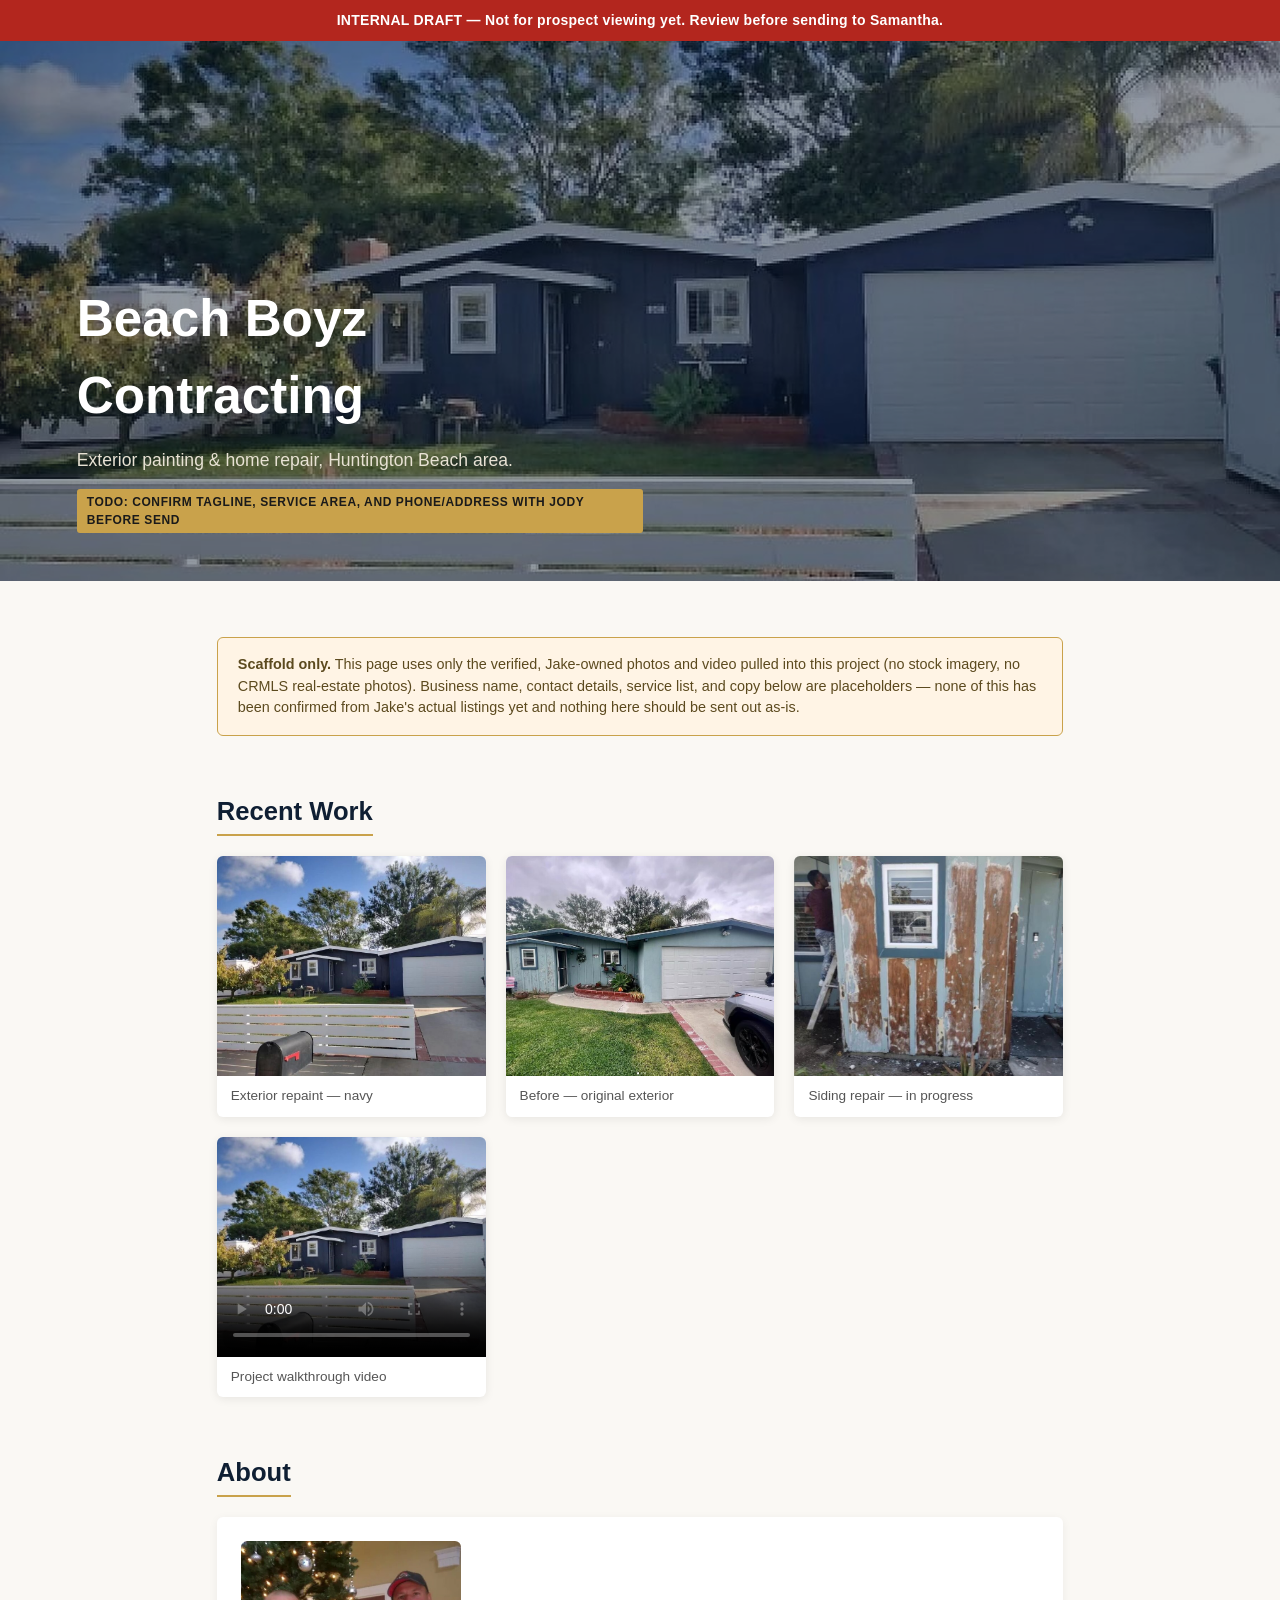
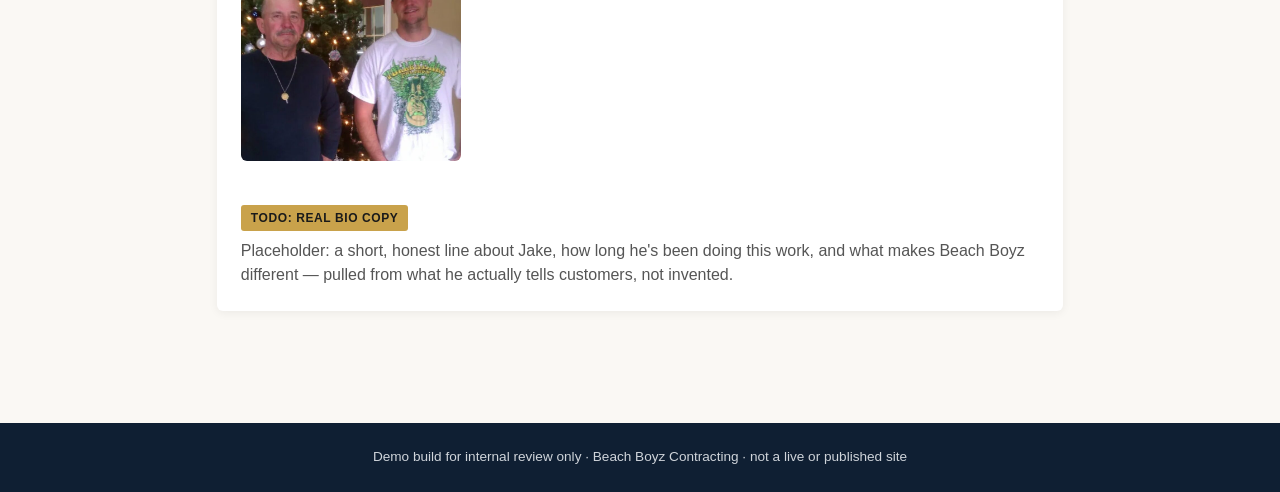
==== sites/beach-boyz-contracting/index.html @ 073b89fc "Add Beach Boyz Contracting demo site scaffold under sites/ Moves the seven approved Beach Boyz asset" ====
<!DOCTYPE html>
<html lang="en">
<head>
<meta charset="UTF-8">
<meta name="viewport" content="width=device-width, initial-scale=1.0">
<meta name="robots" content="noindex, nofollow">
<title>Beach Boyz Contracting — Demo Site (Internal Review)</title>
<style>
  :root {
    --navy: #0f1f33;
    --gold: #c9a24b;
    --ink: #1a1a1a;
    --paper: #faf8f4;
  }
  * { box-sizing: border-box; margin: 0; padding: 0; }
  body {
    font-family: -apple-system, BlinkMacSystemFont, "Segoe UI", Helvetica, Arial, sans-serif;
    background: var(--paper);
    color: var(--ink);
    line-height: 1.5;
  }
  .draft-banner {
    background: #b3261e;
    color: #fff;
    text-align: center;
    font-size: 14px;
    font-weight: 600;
    padding: 10px 16px;
    letter-spacing: 0.02em;
  }
  header.hero {
    position: relative;
    min-height: 60vh;
    display: flex;
    align-items: flex-end;
    background: var(--navy);
  }
  header.hero img {
    position: absolute;
    inset: 0;
    width: 100%;
    height: 100%;
    object-fit: cover;
    opacity: 0.55;
  }
  header.hero .hero-content {
    position: relative;
    z-index: 1;
    color: #fff;
    padding: 48px 6vw;
    max-width: 720px;
  }
  header.hero h1 {
    font-size: clamp(2rem, 5vw, 3.2rem);
    font-weight: 700;
    margin-bottom: 12px;
  }
  header.hero p {
    font-size: 1.1rem;
    color: #e8e2d4;
  }
  .todo {
    display: inline-block;
    margin-top: 16px;
    background: var(--gold);
    color: #1a1a1a;
    font-size: 0.75rem;
    font-weight: 700;
    text-transform: uppercase;
    letter-spacing: 0.05em;
    padding: 4px 10px;
    border-radius: 3px;
  }
  main {
    max-width: 1000px;
    margin: 0 auto;
    padding: 56px 6vw;
  }
  section { margin-bottom: 56px; }
  h2 {
    font-size: 1.6rem;
    color: var(--navy);
    margin-bottom: 20px;
    border-bottom: 2px solid var(--gold);
    display: inline-block;
    padding-bottom: 4px;
  }
  .gallery {
    display: grid;
    grid-template-columns: repeat(auto-fit, minmax(240px, 1fr));
    gap: 20px;
  }
  .gallery figure {
    background: #fff;
    border-radius: 6px;
    overflow: hidden;
    box-shadow: 0 2px 10px rgba(0,0,0,0.08);
  }
  .gallery img, .gallery video {
    width: 100%;
    height: 220px;
    object-fit: cover;
    display: block;
  }
  .gallery figcaption {
    font-size: 0.85rem;
    color: #555;
    padding: 10px 14px;
  }
  .about {
    display: flex;
    gap: 28px;
    align-items: center;
    flex-wrap: wrap;
    background: #fff;
    border-radius: 6px;
    padding: 24px;
    box-shadow: 0 2px 10px rgba(0,0,0,0.06);
  }
  .about img {
    width: 220px;
    height: 220px;
    object-fit: cover;
    border-radius: 6px;
    flex-shrink: 0;
  }
  .placeholder-note {
    background: #fff4e5;
    border: 1px solid var(--gold);
    border-radius: 6px;
    padding: 16px 20px;
    font-size: 0.9rem;
    color: #5c4a1f;
  }
  footer {
    background: var(--navy);
    color: #cfd4da;
    text-align: center;
    padding: 24px;
    font-size: 0.85rem;
  }
</style>
</head>
<body>

<div class="draft-banner">
  INTERNAL DRAFT — Not for prospect viewing yet. Review before sending to Samantha.
</div>

<header class="hero">
  <img src="img/exterior-repaint-navy-sharp.jpg" alt="Navy blue exterior house repaint by Beach Boyz Contracting">
  <div class="hero-content">
    <h1>Beach Boyz Contracting</h1>
    <p>Exterior painting & home repair, Huntington Beach area.</p>
    <span class="todo">TODO: confirm tagline, service area, and phone/address with Jody before send</span>
  </div>
</header>

<main>

  <section class="placeholder-note">
    <strong>Scaffold only.</strong> This page uses only the verified, Jake-owned photos and video pulled into this project
    (no stock imagery, no CRMLS real-estate photos). Business name, contact details, service list, and copy below are
    placeholders — none of this has been confirmed from Jake's actual listings yet and nothing here should be sent out
    as-is.
  </section>

  <section>
    <h2>Recent Work</h2>
    <div class="gallery">
      <figure>
        <img src="img/exterior-repaint-navy.jpg" alt="Navy exterior repaint, full view">
        <figcaption>Exterior repaint — navy</figcaption>
      </figure>
      <figure>
        <img src="img/exterior-before-bluehouse.jpg" alt="Before photo of blue house exterior">
        <figcaption>Before — original exterior</figcaption>
      </figure>
      <figure>
        <img src="img/siding-repair-progress.jpg" alt="Siding repair in progress">
        <figcaption>Siding repair — in progress</figcaption>
      </figure>
      <figure>
        <video controls preload="metadata" poster="img/exterior-repaint-navy-sharp.jpg">
          <source src="img/walkthrough.mp4" type="video/mp4">
        </video>
        <figcaption>Project walkthrough video</figcaption>
      </figure>
    </div>
  </section>

  <section>
    <h2>About</h2>
    <div class="about">
      <img src="img/jake-and-son.jpg" alt="Jake and his son">
      <div>
        <p><span class="todo">TODO: real bio copy</span></p>
        <p style="margin-top:8px; color:#555;">Placeholder: a short, honest line about Jake, how long he's been doing
        this work, and what makes Beach Boyz different &mdash; pulled from what he actually tells customers, not invented.</p>
      </div>
    </div>
  </section>

</main>

<footer>
  Demo build for internal review only &middot; Beach Boyz Contracting &middot; not a live or published site
</footer>

</body>
</html>
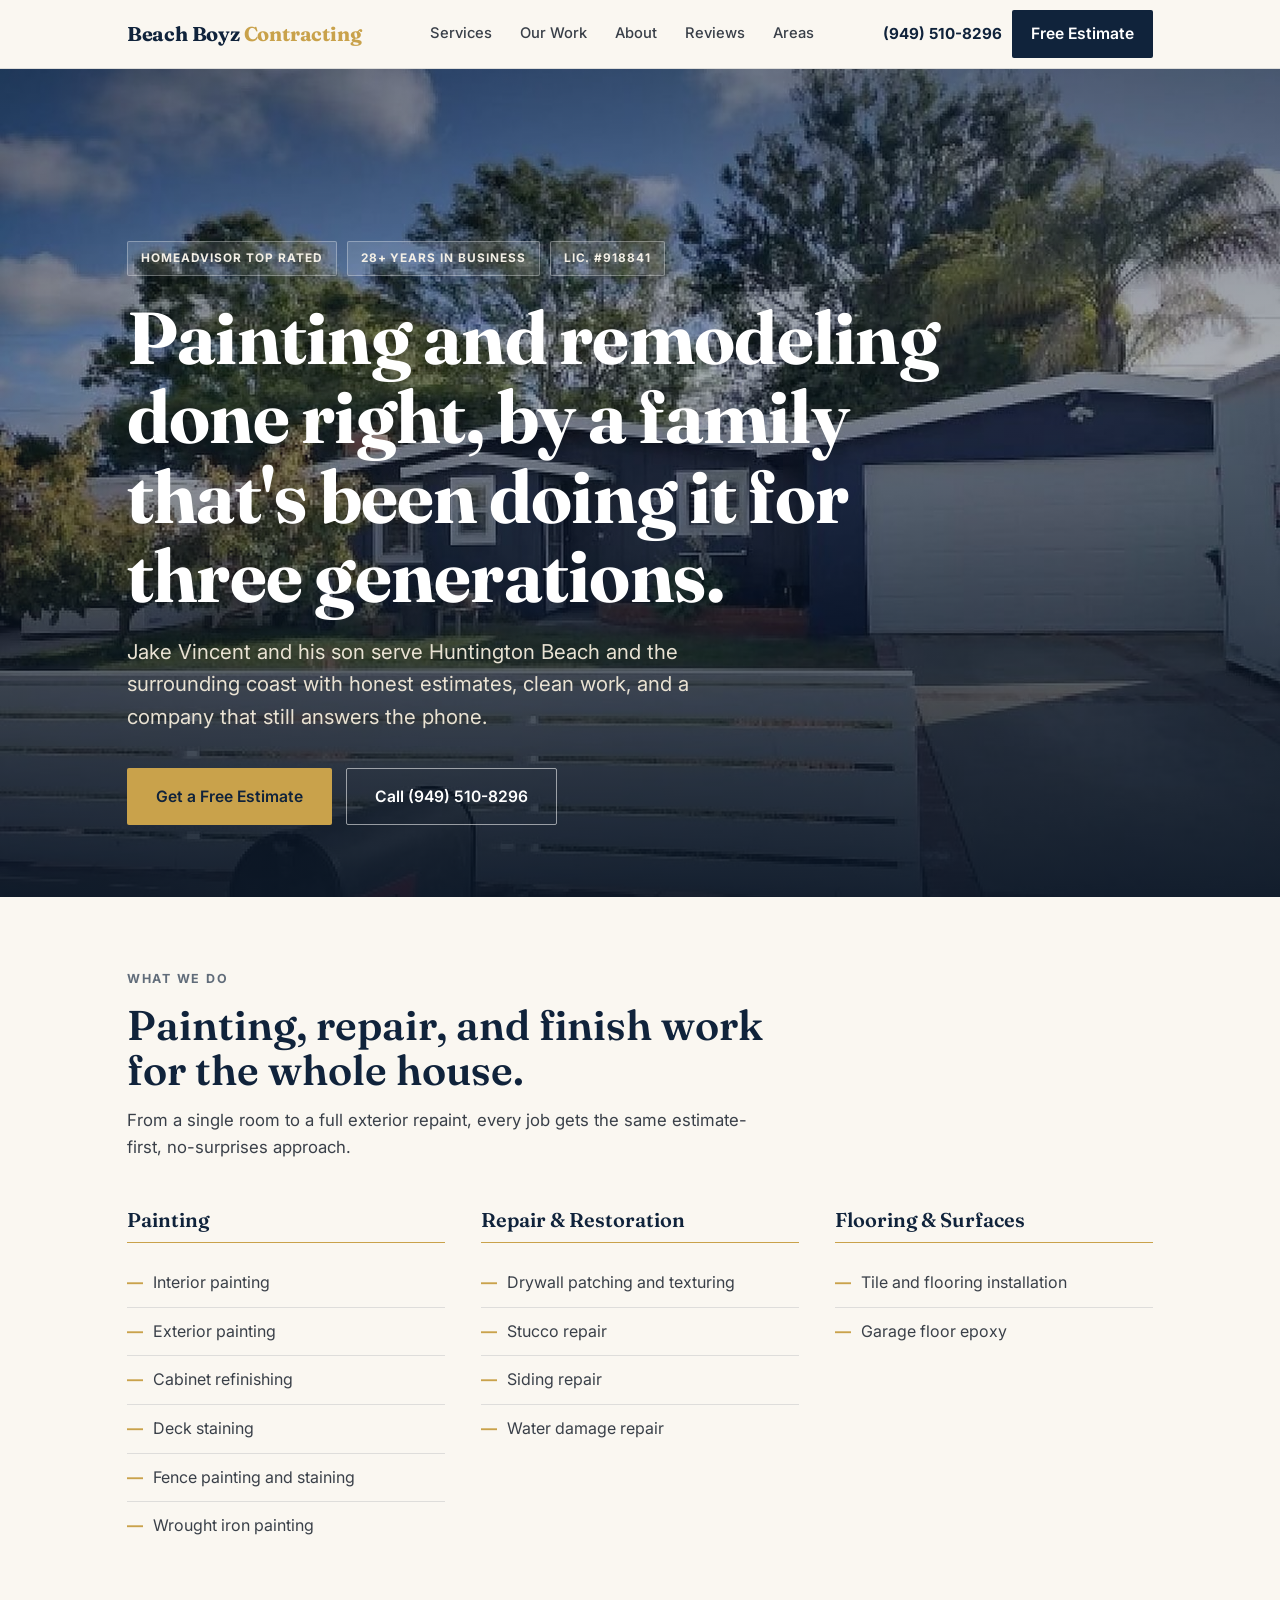
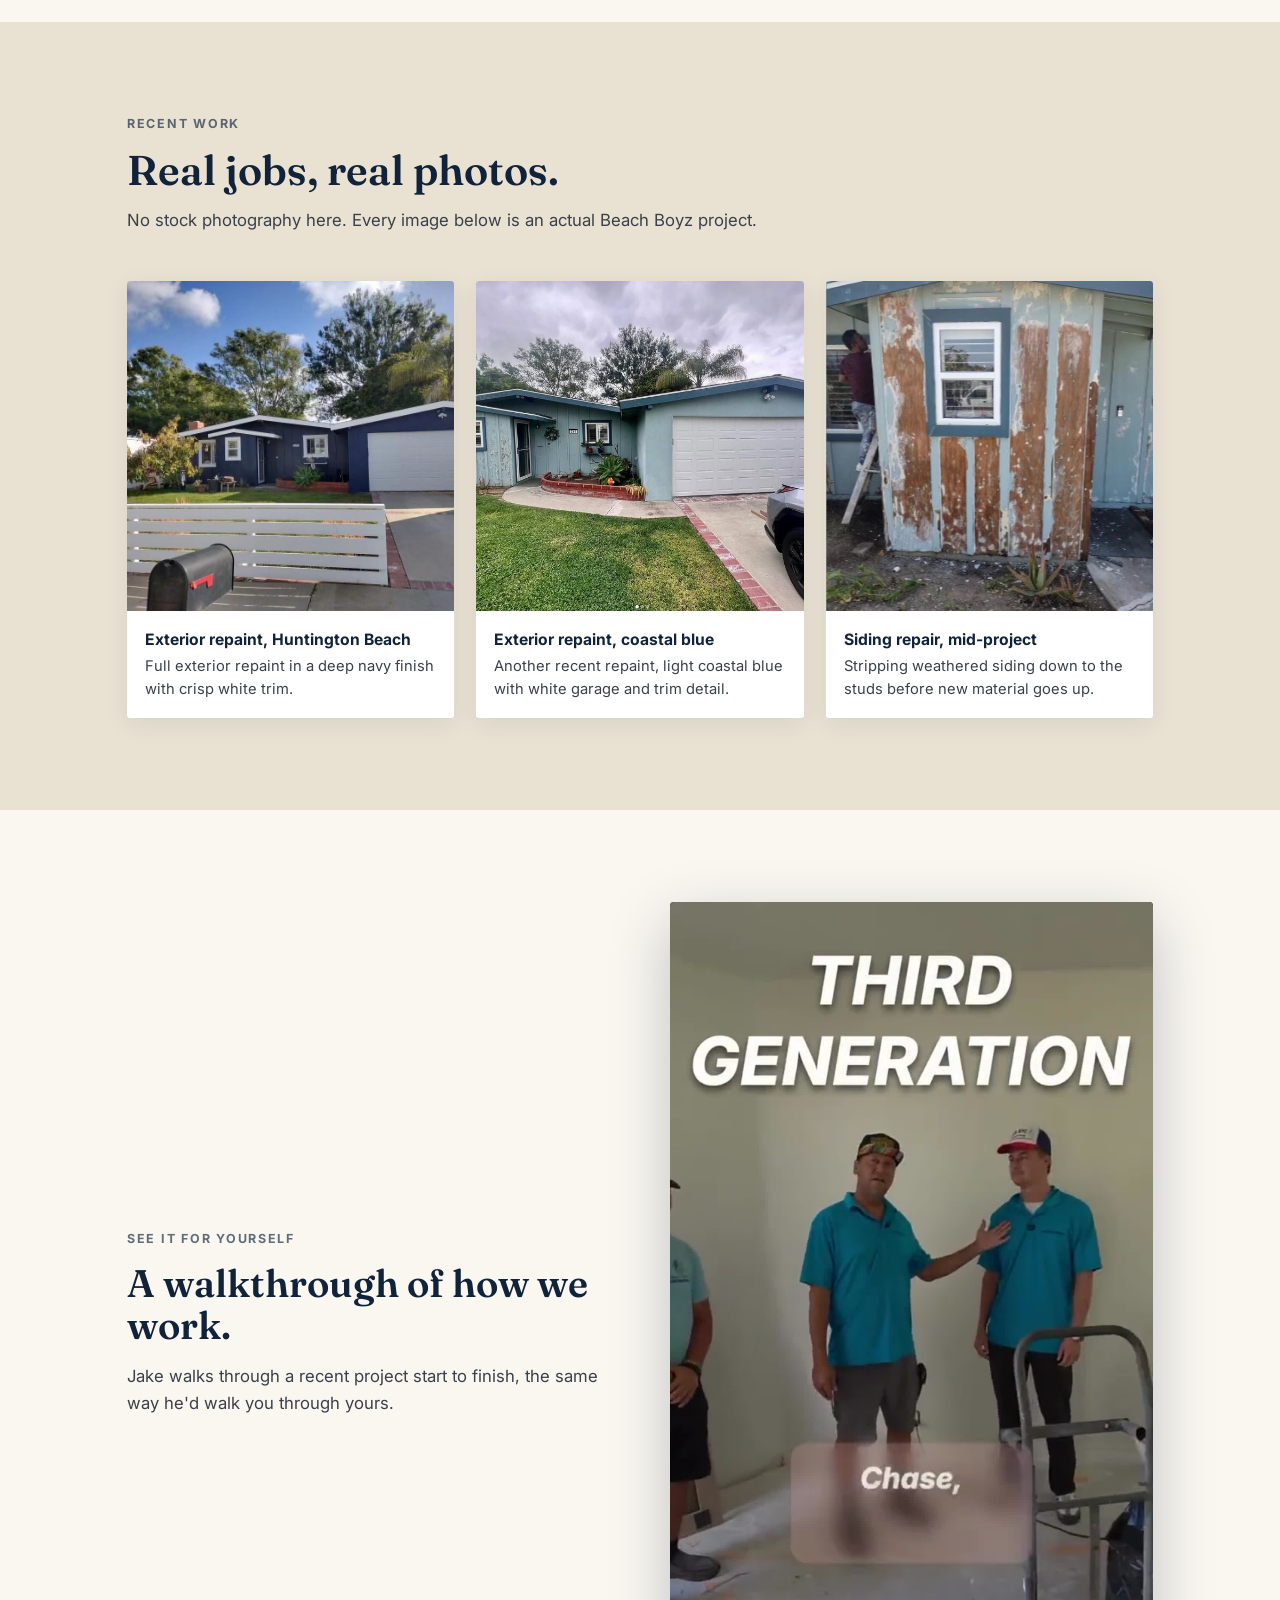
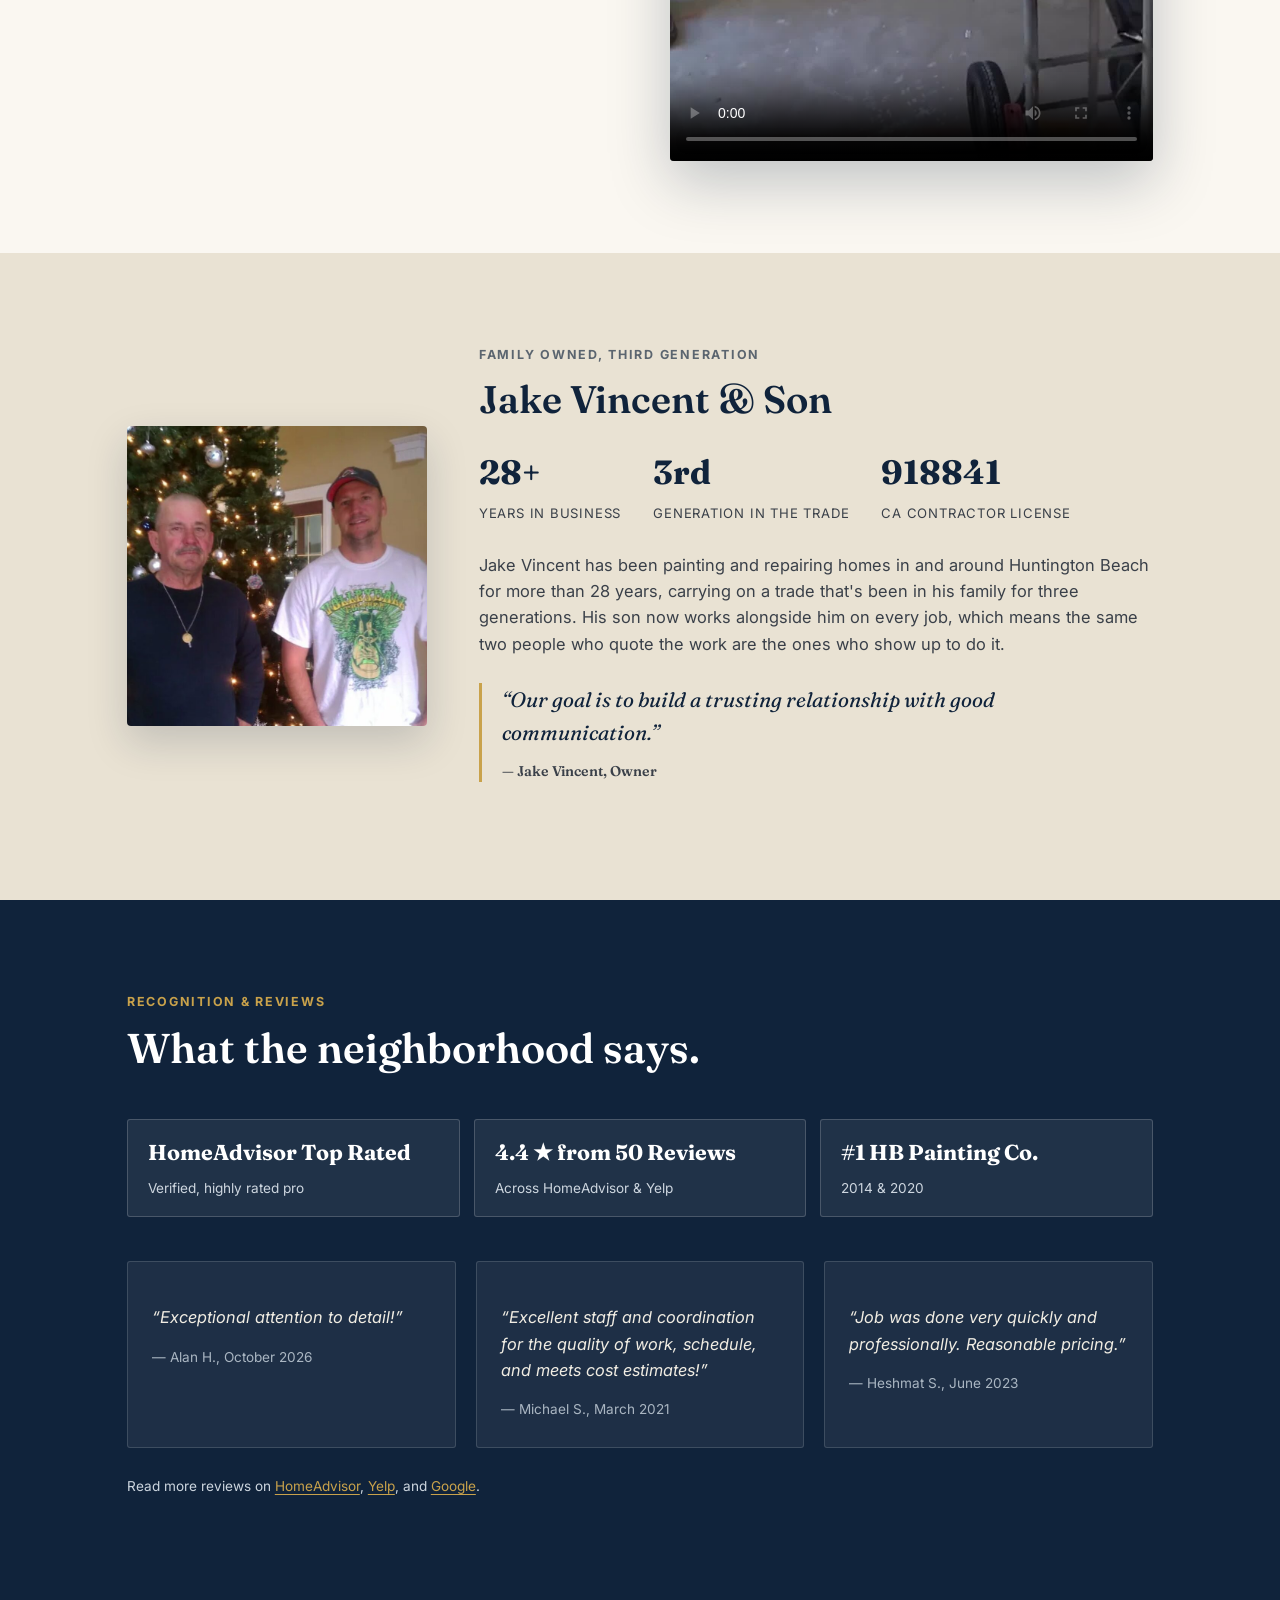
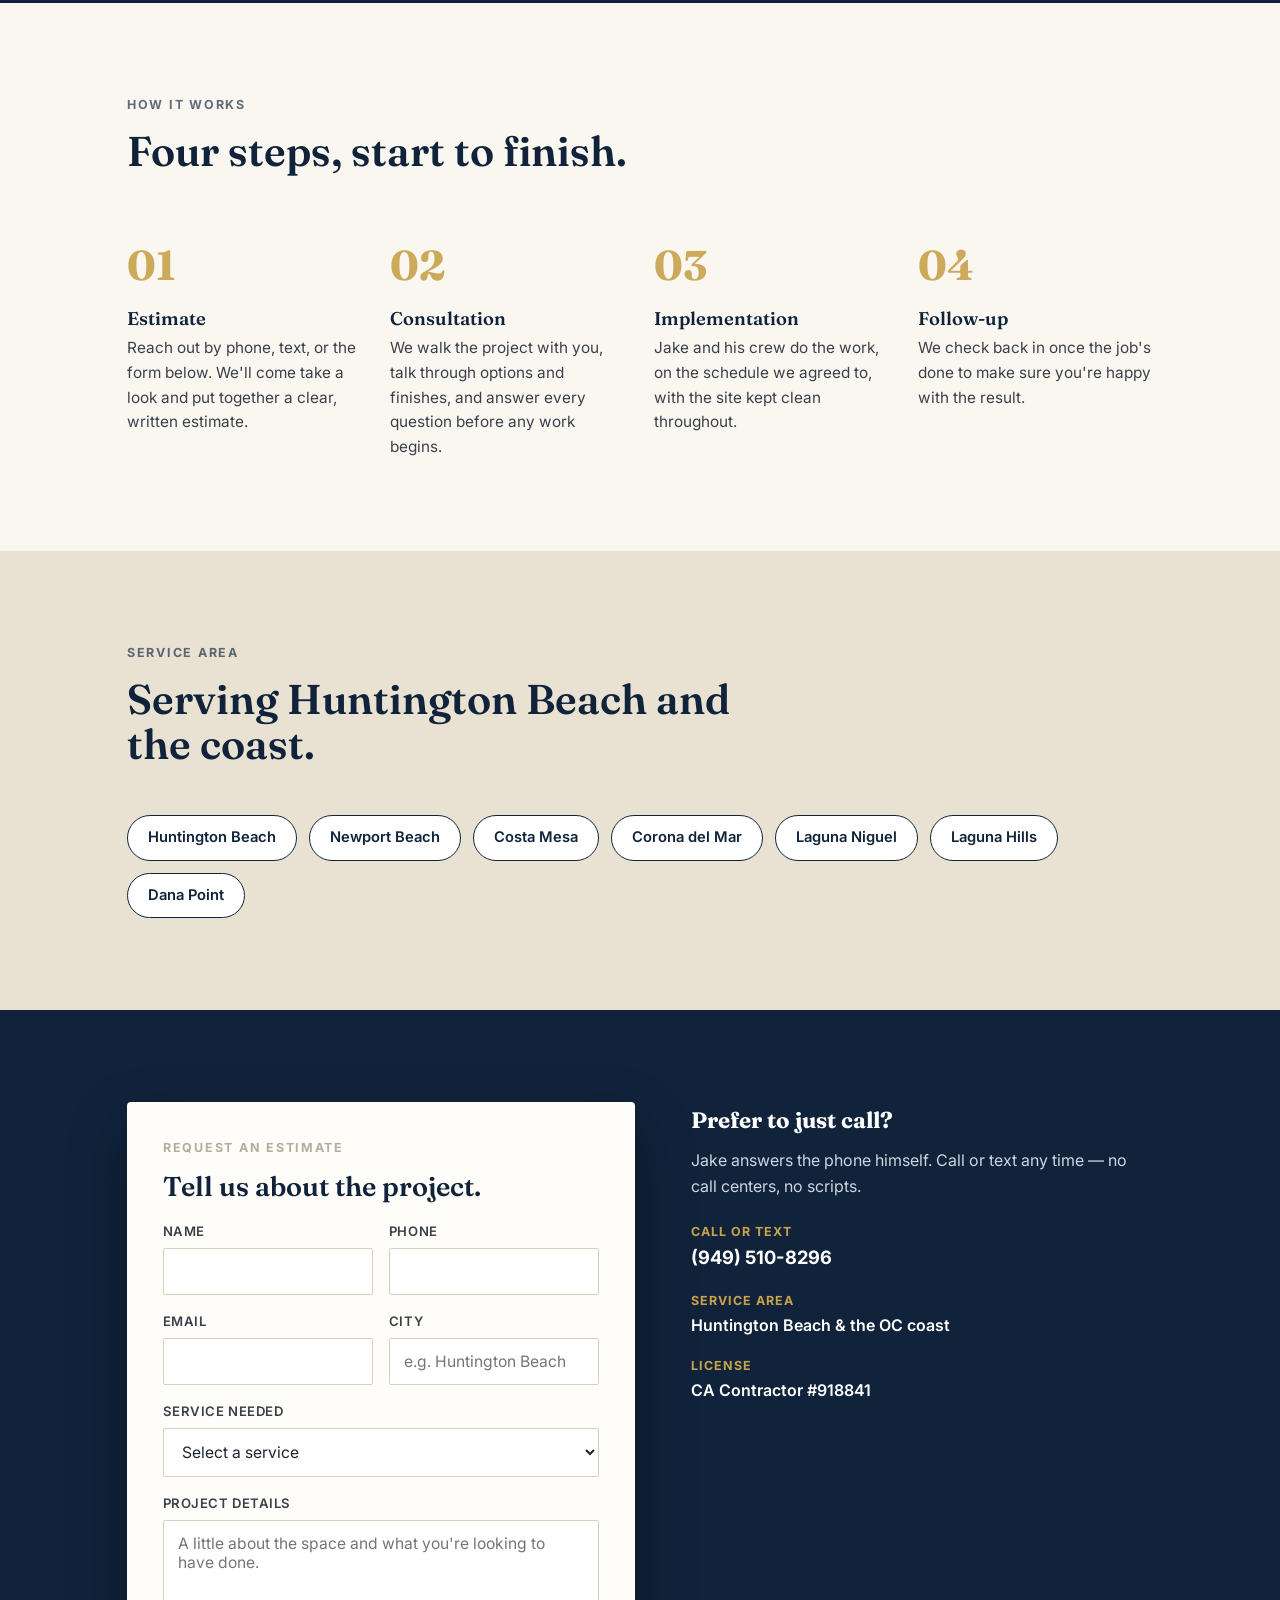
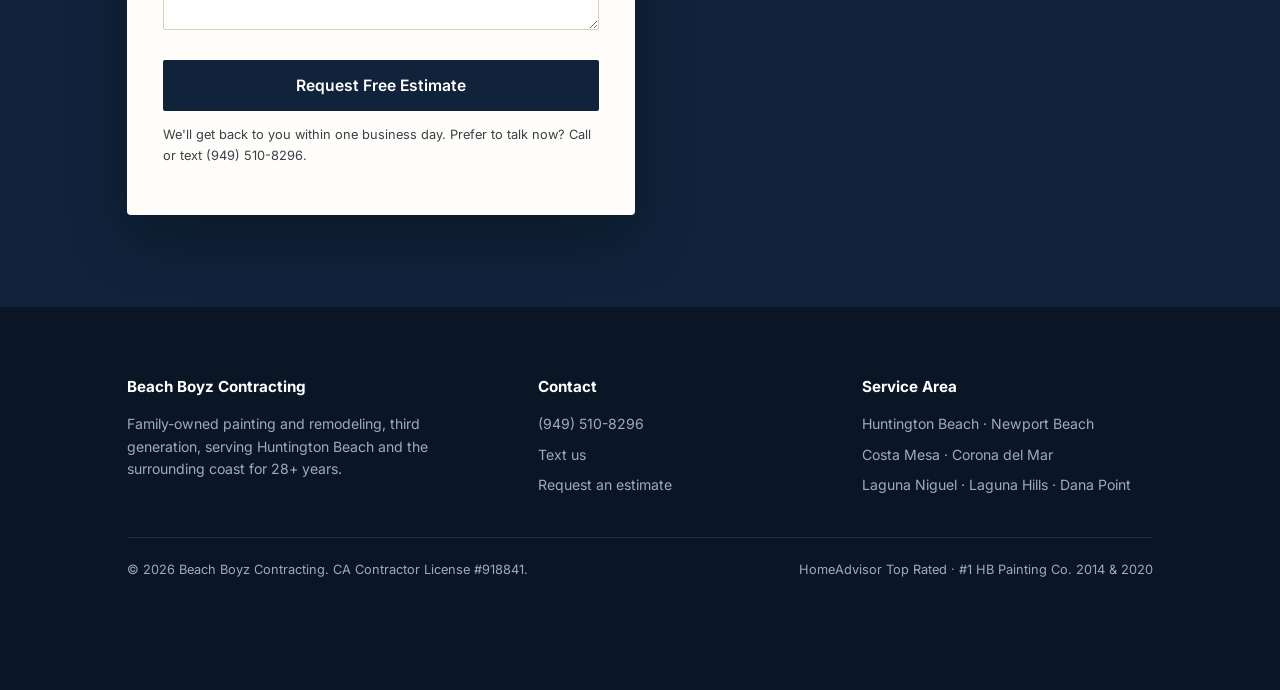
==== commit f716920c: "Build out complete Beach Boyz Contracting site - Full premium coastal design pass: nav, hero, servic" ====
--- a/sites/beach-boyz-contracting/index.html
+++ b/sites/beach-boyz-contracting/index.html
@@ -3,209 +3,722 @@
 <head>
 <meta charset="UTF-8">
 <meta name="viewport" content="width=device-width, initial-scale=1.0">
+<title>Beach Boyz Contracting | Exterior &amp; Interior Painting, Huntington Beach CA</title>
+<meta name="description" content="Family-owned painting and remodeling in Huntington Beach, CA. Third generation, 28+ years in business, HomeAdvisor Top Rated. Interior and exterior painting, stucco and siding repair, cabinet refinishing, flooring, and more. Call or text (949) 510-8296 for a free estimate.">
 <meta name="robots" content="noindex, nofollow">
-<title>Beach Boyz Contracting — Demo Site (Internal Review)</title>
+<meta property="og:title" content="Beach Boyz Contracting | Huntington Beach Painting &amp; Remodeling">
+<meta property="og:description" content="Family-owned, third generation, 28+ years in business. HomeAdvisor Top Rated. Free estimates.">
+<meta property="og:type" content="website">
+<meta property="og:image" content="img/exterior-repaint-navy-sharp.jpg">
+<link rel="preconnect" href="https://fonts.googleapis.com">
+<link rel="preconnect" href="https://fonts.gstatic.com" crossorigin>
+<link href="https://fonts.googleapis.com/css2?family=Fraunces:ital,opsz,wght@0,9..144,400;0,9..144,600;0,9..144,700;1,9..144,500&amp;family=Inter:wght@400;500;600;700&amp;display=swap" rel="stylesheet">
+<script type="application/ld+json">
+{
+  "@context": "https://schema.org",
+  "@type": "LocalBusiness",
+  "name": "Beach Boyz Contracting",
+  "image": "img/exterior-repaint-navy-sharp.jpg",
+  "telephone": "+19495108296",
+  "areaServed": ["Huntington Beach, CA", "Newport Beach, CA", "Costa Mesa, CA", "Corona del Mar, CA", "Laguna Niguel, CA", "Laguna Hills, CA", "Dana Point, CA"],
+  "address": {
+    "@type": "PostalAddress",
+    "addressLocality": "Huntington Beach",
+    "addressRegion": "CA",
+    "addressCountry": "US"
+  },
+  "aggregateRating": {
+    "@type": "AggregateRating",
+    "ratingValue": "4.4",
+    "reviewCount": "50"
+  },
+  "priceRange": "$$"
+}
+</script>
 <style>
   :root {
-    --navy: #0f1f33;
-    --gold: #c9a24b;
-    --ink: #1a1a1a;
-    --paper: #faf8f4;
-  }
-  * { box-sizing: border-box; margin: 0; padding: 0; }
+    --navy: #10233b;
+    --navy-deep: #0a1626;
+    --ink: #1c2430;
+    --paper: #faf7f1;
+    --warm-white: #fffdf9;
+    --charcoal: #3a4049;
+    --sand: #e9e2d3;
+    --accent: #a8c3c9;
+    --rule: rgba(16,35,59,0.12);
+  }
+  * { box-sizing: border-box; }
+  html { scroll-behavior: smooth; }
   body {
-    font-family: -apple-system, BlinkMacSystemFont, "Segoe UI", Helvetica, Arial, sans-serif;
+    margin: 0;
+    font-family: 'Inter', -apple-system, BlinkMacSystemFont, "Segoe UI", sans-serif;
     background: var(--paper);
     color: var(--ink);
-    line-height: 1.5;
-  }
-  .draft-banner {
-    background: #b3261e;
-    color: #fff;
-    text-align: center;
-    font-size: 14px;
+    line-height: 1.6;
+    -webkit-font-smoothing: antialiased;
+  }
+  h1, h2, h3, .display {
+    font-family: 'Fraunces', Georgia, serif;
+    color: var(--navy);
+    line-height: 1.08;
+    margin: 0;
+  }
+  a { color: inherit; }
+  img, video { max-width: 100%; display: block; }
+  .wrap { max-width: 1180px; margin: 0 auto; padding: 0 6vw; }
+  .eyebrow {
+    font-size: 0.78rem;
+    font-weight: 700;
+    text-transform: uppercase;
+    letter-spacing: 0.14em;
+    color: var(--navy);
+    opacity: 0.65;
+    margin-bottom: 14px;
+    display: block;
+  }
+  .btn {
+    display: inline-flex;
+    align-items: center;
+    justify-content: center;
+    gap: 8px;
+    padding: 15px 28px;
+    font-family: 'Inter', sans-serif;
     font-weight: 600;
-    padding: 10px 16px;
-    letter-spacing: 0.02em;
-  }
-  header.hero {
+    font-size: 0.98rem;
+    border-radius: 2px;
+    text-decoration: none;
+    cursor: pointer;
+    border: 1.5px solid transparent;
+    transition: transform 0.15s ease, background 0.15s ease, border-color 0.15s ease;
+  }
+  .btn:hover { transform: translateY(-1px); }
+  .btn-gold { background: #c9a24b; color: #10233b; }
+  .btn-gold:hover { background: #d8b45e; }
+  .btn-ghost { background: transparent; color: #fff; border-color: rgba(255,255,255,0.55); }
+  .btn-ghost:hover { border-color: #fff; }
+  .btn-navy { background: var(--navy); color: #fff; }
+  .btn-navy:hover { background: var(--navy-deep); }
+
+  /* --- Top nav --- */
+  .site-nav {
+    position: sticky; top: 0; z-index: 40;
+    background: rgba(250,247,241,0.92);
+    backdrop-filter: blur(8px);
+    border-bottom: 1px solid var(--rule);
+  }
+  .site-nav .wrap {
+    display: flex; align-items: center; justify-content: space-between;
+    height: 68px;
+  }
+  .brand { font-family: 'Fraunces', serif; font-weight: 700; font-size: 1.25rem; color: var(--navy); text-decoration: none; letter-spacing: -0.01em; }
+  .brand span { color: #c9a24b; }
+  .nav-links { display: flex; gap: 28px; list-style: none; margin: 0; padding: 0; font-size: 0.92rem; font-weight: 500; }
+  .nav-links a { text-decoration: none; color: var(--charcoal); }
+  .nav-links a:hover { color: var(--navy); }
+  .nav-cta { display: flex; gap: 10px; align-items: center; }
+  .nav-call { font-weight: 700; color: var(--navy); text-decoration: none; font-size: 0.95rem; white-space: nowrap; }
+  @media (max-width: 860px) {
+    .nav-links { display: none; }
+  }
+  @media (max-width: 520px) {
+    .brand { font-size: 1.05rem; }
+    .nav-call { display: none; }
+    .site-nav .wrap { height: 58px; }
+  }
+
+  /* --- Hero --- */
+  .hero {
     position: relative;
-    min-height: 60vh;
+    min-height: 92vh;
     display: flex;
     align-items: flex-end;
+    background: var(--navy-deep);
+    overflow: hidden;
+  }
+  .hero img {
+    position: absolute; inset: 0; width: 100%; height: 100%; object-fit: cover; object-position: center 35%;
+  }
+  .hero::after {
+    content: ""; position: absolute; inset: 0;
+    background: linear-gradient(180deg, rgba(10,22,38,0.55) 0%, rgba(10,22,38,0.35) 35%, rgba(10,22,38,0.92) 100%);
+  }
+  .hero-content { position: relative; z-index: 2; color: #fff; padding: 64px 0 72px; width: 100%; }
+  .hero-content .wrap { max-width: 1180px; }
+  .hero-badges { display: flex; gap: 10px; flex-wrap: wrap; margin-bottom: 22px; }
+  .badge {
+    font-size: 0.74rem; font-weight: 700; text-transform: uppercase; letter-spacing: 0.08em;
+    background: rgba(255,255,255,0.12); border: 1px solid rgba(255,255,255,0.3);
+    padding: 7px 13px; border-radius: 2px; color: #f3efe6;
+  }
+  .hero h1 {
+    color: #fff;
+    font-size: clamp(2.6rem, 6vw, 4.6rem);
+    font-weight: 700;
+    max-width: 820px;
+    letter-spacing: -0.01em;
+  }
+  .hero p.lede {
+    font-size: clamp(1.05rem, 1.6vw, 1.3rem);
+    color: #e9e2d3;
+    max-width: 580px;
+    margin-top: 20px;
+    font-weight: 400;
+  }
+  .hero-ctas { display: flex; gap: 14px; flex-wrap: wrap; margin-top: 34px; }
+
+  /* --- Sticky mobile action bar --- */
+  .mobile-bar {
+    display: none;
+    position: fixed; bottom: 0; left: 0; right: 0; z-index: 50;
     background: var(--navy);
-  }
-  header.hero img {
-    position: absolute;
-    inset: 0;
-    width: 100%;
-    height: 100%;
-    object-fit: cover;
-    opacity: 0.55;
-  }
-  header.hero .hero-content {
-    position: relative;
-    z-index: 1;
-    color: #fff;
-    padding: 48px 6vw;
-    max-width: 720px;
-  }
-  header.hero h1 {
-    font-size: clamp(2rem, 5vw, 3.2rem);
-    font-weight: 700;
-    margin-bottom: 12px;
-  }
-  header.hero p {
-    font-size: 1.1rem;
-    color: #e8e2d4;
-  }
-  .todo {
-    display: inline-block;
-    margin-top: 16px;
-    background: var(--gold);
-    color: #1a1a1a;
-    font-size: 0.75rem;
-    font-weight: 700;
-    text-transform: uppercase;
-    letter-spacing: 0.05em;
-    padding: 4px 10px;
-    border-radius: 3px;
-  }
-  main {
-    max-width: 1000px;
-    margin: 0 auto;
-    padding: 56px 6vw;
-  }
-  section { margin-bottom: 56px; }
-  h2 {
-    font-size: 1.6rem;
-    color: var(--navy);
-    margin-bottom: 20px;
-    border-bottom: 2px solid var(--gold);
-    display: inline-block;
-    padding-bottom: 4px;
-  }
-  .gallery {
-    display: grid;
-    grid-template-columns: repeat(auto-fit, minmax(240px, 1fr));
-    gap: 20px;
-  }
-  .gallery figure {
-    background: #fff;
-    border-radius: 6px;
-    overflow: hidden;
-    box-shadow: 0 2px 10px rgba(0,0,0,0.08);
-  }
-  .gallery img, .gallery video {
-    width: 100%;
-    height: 220px;
-    object-fit: cover;
-    display: block;
-  }
-  .gallery figcaption {
-    font-size: 0.85rem;
-    color: #555;
-    padding: 10px 14px;
-  }
-  .about {
-    display: flex;
-    gap: 28px;
-    align-items: center;
-    flex-wrap: wrap;
-    background: #fff;
-    border-radius: 6px;
-    padding: 24px;
-    box-shadow: 0 2px 10px rgba(0,0,0,0.06);
-  }
-  .about img {
-    width: 220px;
-    height: 220px;
-    object-fit: cover;
-    border-radius: 6px;
-    flex-shrink: 0;
-  }
-  .placeholder-note {
-    background: #fff4e5;
-    border: 1px solid var(--gold);
-    border-radius: 6px;
-    padding: 16px 20px;
-    font-size: 0.9rem;
-    color: #5c4a1f;
-  }
-  footer {
-    background: var(--navy);
-    color: #cfd4da;
-    text-align: center;
-    padding: 24px;
-    font-size: 0.85rem;
-  }
+    box-shadow: 0 -4px 16px rgba(0,0,0,0.25);
+  }
+  .mobile-bar .row { display: grid; grid-template-columns: 1fr 1fr 1.3fr; }
+  .mobile-bar a {
+    display: flex; flex-direction: column; align-items: center; justify-content: center;
+    gap: 2px; padding: 11px 4px; color: #fff; text-decoration: none;
+    font-size: 0.72rem; font-weight: 600; text-transform: uppercase; letter-spacing: 0.03em;
+    border-right: 1px solid rgba(255,255,255,0.12);
+  }
+  .mobile-bar a:last-child { border-right: none; background: #c9a24b; color: #10233b; }
+  .mobile-bar svg { width: 18px; height: 18px; }
+  @media (max-width: 760px) {
+    .mobile-bar { display: block; }
+    body { padding-bottom: 58px; }
+  }
+
+  /* --- Sections --- */
+  section { padding: 92px 0; }
+  section.tight { padding: 72px 0; }
+  .section-head { max-width: 640px; margin-bottom: 48px; }
+  .section-head h2 { font-size: clamp(1.9rem, 3.4vw, 2.6rem); font-weight: 600; }
+  .section-head p { margin-top: 14px; color: var(--charcoal); font-size: 1.05rem; }
+  .bg-navy { background: var(--navy); color: #fff; }
+  .bg-navy .eyebrow { color: #c9a24b; opacity: 1; }
+  .bg-navy h2 { color: #fff; }
+  .bg-navy p { color: #cdd6df; }
+  .bg-sand { background: var(--sand); }
+
+  /* --- Services --- */
+  .service-groups { display: grid; grid-template-columns: repeat(auto-fit, minmax(300px, 1fr)); gap: 36px; }
+  .service-group h3 { font-size: 1.25rem; font-weight: 600; margin-bottom: 16px; padding-bottom: 12px; border-bottom: 1.5px solid #c9a24b; }
+  .service-group ul { list-style: none; margin: 0; padding: 0; }
+  .service-group li {
+    padding: 11px 0; border-bottom: 1px solid var(--rule); font-size: 1rem; color: var(--charcoal);
+    display: flex; align-items: baseline; gap: 10px;
+  }
+  .service-group li:last-child { border-bottom: none; }
+  .service-group li::before { content: "—"; color: #c9a24b; font-weight: 700; flex-shrink: 0; }
+
+  /* --- Gallery --- */
+  .gallery { display: grid; grid-template-columns: repeat(auto-fit, minmax(260px, 1fr)); gap: 22px; }
+  .gallery figure { margin: 0; background: #fff; overflow: hidden; border-radius: 3px; box-shadow: 0 6px 24px rgba(16,35,59,0.08); }
+  .gallery img { width: 100%; height: 330px; object-fit: cover; transition: transform 0.4s ease; }
+  .gallery figure:hover img { transform: scale(1.04); }
+  .gallery figcaption { padding: 16px 18px; font-size: 0.92rem; color: var(--charcoal); }
+  .gallery figcaption strong { display: block; color: var(--navy); font-size: 0.98rem; margin-bottom: 2px; }
+
+  /* --- Video --- */
+  .video-wrap { position: relative; border-radius: 4px; overflow: hidden; box-shadow: 0 20px 60px rgba(16,35,59,0.25); }
+  .video-wrap video { width: 100%; height: auto; display: block; background: #000; }
+
+  /* --- About --- */
+  .about-grid { display: grid; grid-template-columns: 300px 1fr; gap: 52px; align-items: center; }
+  .about-grid img { width: 100%; aspect-ratio: 1/1; object-fit: cover; border-radius: 4px; box-shadow: 0 16px 40px rgba(16,35,59,0.18); }
+  .about-stats { display: flex; gap: 32px; margin: 26px 0; flex-wrap: wrap; }
+  .about-stats div strong { display: block; font-family: 'Fraunces', serif; font-size: 2.1rem; color: var(--navy); font-weight: 700; }
+  .about-stats div span { font-size: 0.82rem; text-transform: uppercase; letter-spacing: 0.06em; color: var(--charcoal); }
+  .quote {
+    font-family: 'Fraunces', serif; font-style: italic; font-size: 1.3rem; color: var(--navy);
+    border-left: 3px solid #c9a24b; padding-left: 20px; margin: 26px 0;
+  }
+  .quote cite { display: block; font-style: normal; font-size: 0.88rem; color: var(--charcoal); margin-top: 10px; font-weight: 600; }
+  @media (max-width: 760px) {
+    .about-grid { grid-template-columns: 1fr; }
+    .about-grid img { max-width: 260px; margin: 0 auto; }
+  }
+
+  /* --- Reviews / recognition --- */
+  .recognition-strip { display: flex; gap: 14px; flex-wrap: wrap; margin-bottom: 44px; }
+  .rec-badge {
+    background: rgba(255,255,255,0.07); border: 1px solid rgba(255,255,255,0.18);
+    padding: 16px 20px; border-radius: 3px; flex: 1 1 220px; min-width: 200px;
+  }
+  .rec-badge strong { display: block; font-family: 'Fraunces', serif; font-size: 1.35rem; margin-bottom: 4px; }
+  .rec-badge span { font-size: 0.85rem; color: #cdd6df; }
+  .testi-grid { display: grid; grid-template-columns: repeat(auto-fit, minmax(260px, 1fr)); gap: 20px; }
+  .testi {
+    background: rgba(255,255,255,0.06); border: 1px solid rgba(255,255,255,0.14);
+    border-radius: 3px; padding: 26px 24px;
+  }
+  .testi p { font-size: 1.02rem; color: #f1ede3; font-style: italic; }
+  .testi footer { margin-top: 16px; font-size: 0.85rem; color: #aab6c2; font-style: normal; }
+  .review-sources { margin-top: 28px; font-size: 0.85rem; color: #aab6c2; }
+  .review-sources a { color: #c9a24b; text-decoration: underline; text-underline-offset: 3px; }
+  .review-sources a:hover { color: #e3c477; }
+
+  /* --- Process --- */
+  .process-grid { display: grid; grid-template-columns: repeat(auto-fit, minmax(220px, 1fr)); gap: 28px; counter-reset: step; }
+  .process-step { position: relative; padding-top: 10px; }
+  .process-step::before {
+    counter-increment: step; content: counter(step, decimal-leading-zero);
+    font-family: 'Fraunces', serif; font-size: 2.6rem; font-weight: 700; color: #c9a24b;
+    display: block; margin-bottom: 10px; opacity: 0.9;
+  }
+  .process-step h3 { font-size: 1.15rem; font-weight: 600; margin-bottom: 8px; }
+  .process-step p { color: var(--charcoal); font-size: 0.96rem; margin: 0; }
+
+  /* --- Service area --- */
+  .area-pills { display: flex; flex-wrap: wrap; gap: 12px; }
+  .area-pill {
+    background: #fff; border: 1.5px solid var(--navy); color: var(--navy); font-weight: 600;
+    padding: 10px 20px; border-radius: 30px; font-size: 0.92rem;
+  }
+
+  /* --- Form --- */
+  .form-section { background: var(--navy); color: #fff; }
+  .form-grid { display: grid; grid-template-columns: 1.1fr 1fr; gap: 56px; align-items: flex-start; }
+  .form-card {
+    background: var(--warm-white); color: var(--ink); border-radius: 4px; padding: 36px;
+    box-shadow: 0 24px 60px rgba(0,0,0,0.3);
+  }
+  .form-row { display: grid; grid-template-columns: 1fr 1fr; gap: 16px; margin-bottom: 16px; }
+  .form-row.single { grid-template-columns: 1fr; }
+  label { display: block; font-size: 0.82rem; font-weight: 600; text-transform: uppercase; letter-spacing: 0.04em; color: var(--charcoal); margin-bottom: 6px; }
+  input, select, textarea {
+    width: 100%; padding: 13px 14px; border: 1.5px solid #d8d0bf; border-radius: 2px;
+    font-family: 'Inter', sans-serif; font-size: 0.98rem; background: #fff; color: var(--ink);
+  }
+  input:focus, select:focus, textarea:focus { outline: none; border-color: var(--navy); }
+  textarea { min-height: 110px; resize: vertical; }
+  .hp-field { position: absolute; left: -9999px; width: 1px; height: 1px; overflow: hidden; }
+  .form-submit { width: 100%; margin-top: 6px; }
+  .form-note { font-size: 0.8rem; color: var(--charcoal); margin-top: 14px; }
+  #form-status { margin-top: 16px; font-size: 0.92rem; font-weight: 600; display: none; }
+  #form-status.ok { color: #1f7a4d; display: block; }
+  #form-status.err { color: #b3261e; display: block; }
+  .direct-contact { padding-top: 6px; }
+  .direct-contact h3 { color: #fff; font-size: 1.4rem; margin-bottom: 14px; }
+  .direct-contact p { color: #cdd6df; margin-bottom: 22px; }
+  .direct-line { display: flex; align-items: center; gap: 14px; margin-bottom: 18px; }
+  .direct-line a { color: #fff; font-weight: 700; font-size: 1.15rem; text-decoration: none; }
+  .direct-line span.label { color: #c9a24b; font-size: 0.78rem; text-transform: uppercase; letter-spacing: 0.08em; font-weight: 700; display: block; margin-bottom: 2px; }
+  @media (max-width: 860px) {
+    .form-grid { grid-template-columns: 1fr; }
+    .form-row { grid-template-columns: 1fr; }
+  }
+
+  /* --- Footer --- */
+  footer.site-footer { background: var(--navy-deep); color: #9fabb8; padding: 48px 0 110px; font-size: 0.88rem; }
+  .foot-grid { display: grid; grid-template-columns: 1.3fr 1fr 1fr; gap: 32px; margin-bottom: 32px; }
+  .foot-grid h4 { color: #fff; font-size: 0.95rem; margin-bottom: 14px; font-family: 'Inter', sans-serif; font-weight: 700; }
+  .foot-grid ul { list-style: none; padding: 0; margin: 0; }
+  .foot-grid li { margin-bottom: 8px; }
+  .foot-grid a { color: #9fabb8; text-decoration: none; }
+  .foot-grid a:hover { color: #fff; }
+  .foot-bottom { border-top: 1px solid rgba(255,255,255,0.1); padding-top: 22px; font-size: 0.8rem; display: flex; justify-content: space-between; flex-wrap: wrap; gap: 10px; }
+  @media (max-width: 760px) {
+    .foot-grid { grid-template-columns: 1fr; }
+    footer.site-footer { padding-bottom: 80px; }
+  }
+
+  .container-split { display: grid; grid-template-columns: 1fr 1fr; gap: 60px; align-items: center; }
+  @media (max-width: 860px) { .container-split { grid-template-columns: 1fr; } }
 </style>
 </head>
 <body>
 
-<div class="draft-banner">
-  INTERNAL DRAFT — Not for prospect viewing yet. Review before sending to Samantha.
-</div>
-
-<header class="hero">
-  <img src="img/exterior-repaint-navy-sharp.jpg" alt="Navy blue exterior house repaint by Beach Boyz Contracting">
+<nav class="site-nav">
+  <div class="wrap">
+    <a class="brand" href="#top">Beach Boyz <span>Contracting</span></a>
+    <ul class="nav-links">
+      <li><a href="#services">Services</a></li>
+      <li><a href="#gallery">Our Work</a></li>
+      <li><a href="#about">About</a></li>
+      <li><a href="#reviews">Reviews</a></li>
+      <li><a href="#areas">Areas</a></li>
+    </ul>
+    <div class="nav-cta">
+      <a class="nav-call" href="tel:+19495108296">(949) 510-8296</a>
+      <a class="btn btn-navy" href="#estimate" style="padding:10px 18px;">Free Estimate</a>
+    </div>
+  </div>
+</nav>
+
+<header class="hero" id="top">
+  <img src="img/exterior-repaint-navy-sharp.jpg" alt="Navy blue exterior house repaint completed by Beach Boyz Contracting in Huntington Beach">
   <div class="hero-content">
-    <h1>Beach Boyz Contracting</h1>
-    <p>Exterior painting & home repair, Huntington Beach area.</p>
-    <span class="todo">TODO: confirm tagline, service area, and phone/address with Jody before send</span>
+    <div class="wrap">
+      <div class="hero-badges">
+        <span class="badge">HomeAdvisor Top Rated</span>
+        <span class="badge">28+ Years in Business</span>
+        <span class="badge">Lic. #918841</span>
+      </div>
+      <h1>Painting and remodeling done right, by a family that's been doing it for three generations.</h1>
+      <p class="lede">Jake Vincent and his son serve Huntington Beach and the surrounding coast with honest estimates, clean work, and a company that still answers the phone.</p>
+      <div class="hero-ctas">
+        <a class="btn btn-gold" href="#estimate">Get a Free Estimate</a>
+        <a class="btn btn-ghost" href="tel:+19495108296">Call (949) 510-8296</a>
+      </div>
+    </div>
   </div>
 </header>
 
+<div class="mobile-bar">
+  <div class="row">
+    <a href="tel:+19495108296">
+      <svg viewBox="0 0 24 24" fill="none" stroke="currentColor" stroke-width="2"><path d="M22 16.92v3a2 2 0 0 1-2.18 2 19.79 19.79 0 0 1-8.63-3.07 19.5 19.5 0 0 1-6-6 19.79 19.79 0 0 1-3.07-8.67A2 2 0 0 1 4.11 2h3a2 2 0 0 1 2 1.72c.127.96.361 1.903.7 2.81a2 2 0 0 1-.45 2.11L8.09 9.91a16 16 0 0 0 6 6l1.27-1.27a2 2 0 0 1 2.11-.45c.907.339 1.85.573 2.81.7A2 2 0 0 1 22 16.92z"/></svg>
+      Call
+    </a>
+    <a href="sms:+19495108296">
+      <svg viewBox="0 0 24 24" fill="none" stroke="currentColor" stroke-width="2"><path d="M21 15a2 2 0 0 1-2 2H7l-4 4V5a2 2 0 0 1 2-2h14a2 2 0 0 1 2 2z"/></svg>
+      Text
+    </a>
+    <a href="#estimate">
+      <svg viewBox="0 0 24 24" fill="none" stroke="currentColor" stroke-width="2"><path d="M12 20h9M16.5 3.5a2.121 2.121 0 0 1 3 3L7 19l-4 1 1-4Z"/></svg>
+      Free Estimate
+    </a>
+  </div>
+</div>
+
 <main>
 
-  <section class="placeholder-note">
-    <strong>Scaffold only.</strong> This page uses only the verified, Jake-owned photos and video pulled into this project
-    (no stock imagery, no CRMLS real-estate photos). Business name, contact details, service list, and copy below are
-    placeholders — none of this has been confirmed from Jake's actual listings yet and nothing here should be sent out
-    as-is.
+  <section id="services" class="tight">
+    <div class="wrap">
+      <div class="section-head">
+        <span class="eyebrow">What We Do</span>
+        <h2>Painting, repair, and finish work for the whole house.</h2>
+        <p>From a single room to a full exterior repaint, every job gets the same estimate-first, no-surprises approach.</p>
+      </div>
+      <div class="service-groups">
+        <div class="service-group">
+          <h3>Painting</h3>
+          <ul>
+            <li>Interior painting</li>
+            <li>Exterior painting</li>
+            <li>Cabinet refinishing</li>
+            <li>Deck staining</li>
+            <li>Fence painting and staining</li>
+            <li>Wrought iron painting</li>
+          </ul>
+        </div>
+        <div class="service-group">
+          <h3>Repair &amp; Restoration</h3>
+          <ul>
+            <li>Drywall patching and texturing</li>
+            <li>Stucco repair</li>
+            <li>Siding repair</li>
+            <li>Water damage repair</li>
+          </ul>
+        </div>
+        <div class="service-group">
+          <h3>Flooring &amp; Surfaces</h3>
+          <ul>
+            <li>Tile and flooring installation</li>
+            <li>Garage floor epoxy</li>
+          </ul>
+        </div>
+      </div>
+    </div>
   </section>
 
-  <section>
-    <h2>Recent Work</h2>
-    <div class="gallery">
-      <figure>
-        <img src="img/exterior-repaint-navy.jpg" alt="Navy exterior repaint, full view">
-        <figcaption>Exterior repaint — navy</figcaption>
-      </figure>
-      <figure>
-        <img src="img/exterior-before-bluehouse.jpg" alt="Before photo of blue house exterior">
-        <figcaption>Before — original exterior</figcaption>
-      </figure>
-      <figure>
-        <img src="img/siding-repair-progress.jpg" alt="Siding repair in progress">
-        <figcaption>Siding repair — in progress</figcaption>
-      </figure>
-      <figure>
-        <video controls preload="metadata" poster="img/exterior-repaint-navy-sharp.jpg">
-          <source src="img/walkthrough.mp4" type="video/mp4">
-        </video>
-        <figcaption>Project walkthrough video</figcaption>
-      </figure>
+  <section id="gallery" class="bg-sand">
+    <div class="wrap">
+      <div class="section-head">
+        <span class="eyebrow">Recent Work</span>
+        <h2>Real jobs, real photos.</h2>
+        <p>No stock photography here. Every image below is an actual Beach Boyz project.</p>
+      </div>
+      <div class="gallery">
+        <figure>
+          <img src="img/exterior-repaint-navy.jpg" alt="Completed navy blue exterior house repaint">
+          <figcaption><strong>Exterior repaint, Huntington Beach</strong>Full exterior repaint in a deep navy finish with crisp white trim.</figcaption>
+        </figure>
+        <figure>
+          <img src="img/exterior-before-bluehouse.jpg" alt="Exterior house painting project, light blue finish">
+          <figcaption><strong>Exterior repaint, coastal blue</strong>Another recent repaint, light coastal blue with white garage and trim detail.</figcaption>
+        </figure>
+        <figure>
+          <img src="img/siding-repair-progress.jpg" alt="Siding repair in progress, old weathered siding being replaced">
+          <figcaption><strong>Siding repair, mid-project</strong>Stripping weathered siding down to the studs before new material goes up.</figcaption>
+        </figure>
+      </div>
     </div>
   </section>
 
-  <section>
-    <h2>About</h2>
-    <div class="about">
-      <img src="img/jake-and-son.jpg" alt="Jake and his son">
+  <section id="video">
+    <div class="wrap">
+      <div class="container-split">
+        <div>
+          <span class="eyebrow">See It For Yourself</span>
+          <h2 style="font-size:clamp(1.9rem, 3.4vw, 2.4rem); font-weight:600; margin-bottom:16px;">A walkthrough of how we work.</h2>
+          <p style="color:var(--charcoal); font-size:1.05rem;">Jake walks through a recent project start to finish, the same way he'd walk you through yours.</p>
+        </div>
+        <div class="video-wrap">
+          <video controls preload="metadata" poster="img/walkthrough-poster.jpg">
+            <source src="img/walkthrough.mp4" type="video/mp4">
+            Your browser doesn't support embedded video. <a href="img/walkthrough.mp4">Download the walkthrough video</a>.
+          </video>
+        </div>
+      </div>
+    </div>
+  </section>
+
+  <section id="about" class="bg-sand">
+    <div class="wrap">
+      <div class="about-grid">
+        <img src="img/jake-and-son.jpg" alt="Jake Vincent and his son, owners of Beach Boyz Contracting">
+        <div>
+          <span class="eyebrow">Family Owned, Third Generation</span>
+          <h2 style="font-size:clamp(1.9rem, 3.4vw, 2.4rem); font-weight:600;">Jake Vincent &amp; Son</h2>
+          <div class="about-stats">
+            <div><strong>28+</strong><span>Years in Business</span></div>
+            <div><strong>3rd</strong><span>Generation in the Trade</span></div>
+            <div><strong>918841</strong><span>CA Contractor License</span></div>
+          </div>
+          <p style="color:var(--charcoal); font-size:1.03rem;">Jake Vincent has been painting and repairing homes in and around Huntington Beach for more than 28 years, carrying on a trade that's been in his family for three generations. His son now works alongside him on every job, which means the same two people who quote the work are the ones who show up to do it.</p>
+          <blockquote class="quote">
+            &ldquo;Our goal is to build a trusting relationship with good communication.&rdquo;
+            <cite>&mdash; Jake Vincent, Owner</cite>
+          </blockquote>
+        </div>
+      </div>
+    </div>
+  </section>
+
+  <section id="reviews" class="bg-navy">
+    <div class="wrap">
+      <div class="section-head">
+        <span class="eyebrow">Recognition &amp; Reviews</span>
+        <h2>What the neighborhood says.</h2>
+      </div>
+      <div class="recognition-strip">
+        <div class="rec-badge"><strong>HomeAdvisor Top Rated</strong><span>Verified, highly rated pro</span></div>
+        <div class="rec-badge"><strong>4.4 &#9733; from 50 Reviews</strong><span>Across HomeAdvisor &amp; Yelp</span></div>
+        <div class="rec-badge"><strong>#1 HB Painting Co.</strong><span>2014 &amp; 2020</span></div>
+      </div>
+      <div class="testi-grid">
+        <div class="testi">
+          <p>&ldquo;Exceptional attention to detail!&rdquo;</p>
+          <footer>&mdash; Alan H., October 2026</footer>
+        </div>
+        <div class="testi">
+          <p>&ldquo;Excellent staff and coordination for the quality of work, schedule, and meets cost estimates!&rdquo;</p>
+          <footer>&mdash; Michael S., March 2021</footer>
+        </div>
+        <div class="testi">
+          <p>&ldquo;Job was done very quickly and professionally. Reasonable pricing.&rdquo;</p>
+          <footer>&mdash; Heshmat S., June 2023</footer>
+        </div>
+      </div>
+      <p class="review-sources">
+        Read more reviews on
+        <a href="https://www.homeadvisor.com/rated.BeachBoyzPainting.38755738.html" target="_blank" rel="noopener">HomeAdvisor</a>,
+        <a href="https://www.yelp.com/biz/beach-boyz-painting-huntington-beach-5" target="_blank" rel="noopener">Yelp</a>, and
+        <a href="https://g.page/r/CXDgV7sMwDRUEAQ/review" target="_blank" rel="noopener">Google</a>.
+      </p>
+    </div>
+  </section>
+
+  <section id="process">
+    <div class="wrap">
+      <div class="section-head">
+        <span class="eyebrow">How It Works</span>
+        <h2>Four steps, start to finish.</h2>
+      </div>
+      <div class="process-grid">
+        <div class="process-step"><h3>Estimate</h3><p>Reach out by phone, text, or the form below. We'll come take a look and put together a clear, written estimate.</p></div>
+        <div class="process-step"><h3>Consultation</h3><p>We walk the project with you, talk through options and finishes, and answer every question before any work begins.</p></div>
+        <div class="process-step"><h3>Implementation</h3><p>Jake and his crew do the work, on the schedule we agreed to, with the site kept clean throughout.</p></div>
+        <div class="process-step"><h3>Follow-up</h3><p>We check back in once the job's done to make sure you're happy with the result.</p></div>
+      </div>
+    </div>
+  </section>
+
+  <section id="areas" class="bg-sand">
+    <div class="wrap">
+      <div class="section-head">
+        <span class="eyebrow">Service Area</span>
+        <h2>Serving Huntington Beach and the coast.</h2>
+      </div>
+      <div class="area-pills">
+        <span class="area-pill">Huntington Beach</span>
+        <span class="area-pill">Newport Beach</span>
+        <span class="area-pill">Costa Mesa</span>
+        <span class="area-pill">Corona del Mar</span>
+        <span class="area-pill">Laguna Niguel</span>
+        <span class="area-pill">Laguna Hills</span>
+        <span class="area-pill">Dana Point</span>
+      </div>
+    </div>
+  </section>
+
+  <section id="estimate" class="form-section">
+    <div class="wrap">
+      <div class="form-grid">
+        <form class="form-card" id="estimate-form" novalidate>
+          <span class="eyebrow" style="color:#8a8470;">Request an Estimate</span>
+          <h2 style="font-size:1.7rem; font-weight:600; margin-bottom:20px;">Tell us about the project.</h2>
+
+          <div class="form-row">
+            <div>
+              <label for="name">Name</label>
+              <input type="text" id="name" name="name" required autocomplete="name">
+            </div>
+            <div>
+              <label for="phone">Phone</label>
+              <input type="tel" id="phone" name="phone" required autocomplete="tel">
+            </div>
+          </div>
+          <div class="form-row">
+            <div>
+              <label for="email">Email</label>
+              <input type="email" id="email" name="email" required autocomplete="email">
+            </div>
+            <div>
+              <label for="city">City</label>
+              <input type="text" id="city" name="city" required autocomplete="address-level2" placeholder="e.g. Huntington Beach">
+            </div>
+          </div>
+          <div class="form-row single">
+            <div>
+              <label for="service">Service Needed</label>
+              <select id="service" name="service" required>
+                <option value="" disabled selected>Select a service</option>
+                <option>Interior painting</option>
+                <option>Exterior painting</option>
+                <option>Cabinet refinishing</option>
+                <option>Deck staining</option>
+                <option>Drywall patching and texturing</option>
+                <option>Stucco repair</option>
+                <option>Siding repair</option>
+                <option>Wrought iron painting</option>
+                <option>Tile and flooring installation</option>
+                <option>Fence painting and staining</option>
+                <option>Garage floor epoxy</option>
+                <option>Water damage repair</option>
+                <option>Not sure / general question</option>
+              </select>
+            </div>
+          </div>
+          <div class="form-row single">
+            <div>
+              <label for="details">Project Details</label>
+              <textarea id="details" name="details" placeholder="A little about the space and what you're looking to have done."></textarea>
+            </div>
+          </div>
+
+          <!-- Honeypot: real visitors never fill this in -->
+          <div class="hp-field" aria-hidden="true">
+            <label for="company_url">Leave this blank</label>
+            <input type="text" id="company_url" name="company_url" tabindex="-1" autocomplete="off">
+          </div>
+
+          <button type="submit" class="btn btn-navy form-submit" id="submit-btn">Request Free Estimate</button>
+          <p id="form-status"></p>
+          <p class="form-note">We'll get back to you within one business day. Prefer to talk now? Call or text (949) 510-8296.</p>
+        </form>
+
+        <div class="direct-contact">
+          <h3>Prefer to just call?</h3>
+          <p>Jake answers the phone himself. Call or text any time &mdash; no call centers, no scripts.</p>
+          <div class="direct-line">
+            <div>
+              <span class="label">Call or Text</span>
+              <a href="tel:+19495108296">(949) 510-8296</a>
+            </div>
+          </div>
+          <div class="direct-line">
+            <div>
+              <span class="label">Service Area</span>
+              <a href="#areas" style="font-weight:600; font-size:1rem;">Huntington Beach &amp; the OC coast</a>
+            </div>
+          </div>
+          <div class="direct-line">
+            <div>
+              <span class="label">License</span>
+              <span style="font-weight:600; font-size:1rem;">CA Contractor #918841</span>
+            </div>
+          </div>
+        </div>
+      </div>
+    </div>
+  </section>
+
+</main>
+
+<footer class="site-footer">
+  <div class="wrap">
+    <div class="foot-grid">
       <div>
-        <p><span class="todo">TODO: real bio copy</span></p>
-        <p style="margin-top:8px; color:#555;">Placeholder: a short, honest line about Jake, how long he's been doing
-        this work, and what makes Beach Boyz different &mdash; pulled from what he actually tells customers, not invented.</p>
-      </div>
-    </div>
-  </section>
-
-</main>
-
-<footer>
-  Demo build for internal review only &middot; Beach Boyz Contracting &middot; not a live or published site
+        <h4>Beach Boyz Contracting</h4>
+        <p style="max-width:320px;">Family-owned painting and remodeling, third generation, serving Huntington Beach and the surrounding coast for 28+ years.</p>
+      </div>
+      <div>
+        <h4>Contact</h4>
+        <ul>
+          <li><a href="tel:+19495108296">(949) 510-8296</a></li>
+          <li><a href="sms:+19495108296">Text us</a></li>
+          <li><a href="#estimate">Request an estimate</a></li>
+        </ul>
+      </div>
+      <div>
+        <h4>Service Area</h4>
+        <ul>
+          <li>Huntington Beach &middot; Newport Beach</li>
+          <li>Costa Mesa &middot; Corona del Mar</li>
+          <li>Laguna Niguel &middot; Laguna Hills &middot; Dana Point</li>
+        </ul>
+      </div>
+    </div>
+    <div class="foot-bottom">
+      <span>&copy; <span id="year"></span> Beach Boyz Contracting. CA Contractor License #918841.</span>
+      <span>HomeAdvisor Top Rated &middot; #1 HB Painting Co. 2014 &amp; 2020</span>
+    </div>
+  </div>
 </footer>
+
+<script>
+  document.getElementById('year').textContent = new Date().getFullYear();
+
+  const form = document.getElementById('estimate-form');
+  const statusEl = document.getElementById('form-status');
+  const submitBtn = document.getElementById('submit-btn');
+
+  form.addEventListener('submit', async (e) => {
+    e.preventDefault();
+    statusEl.className = '';
+    statusEl.textContent = '';
+
+    const data = Object.fromEntries(new FormData(form).entries());
+    submitBtn.disabled = true;
+    submitBtn.textContent = 'Sending...';
+
+    try {
+      const res = await fetch('/api/estimate', {
+        method: 'POST',
+        headers: { 'Content-Type': 'application/json' },
+        body: JSON.stringify(data),
+      });
+      const body = await res.json().catch(() => ({}));
+
+      if (res.ok) {
+        statusEl.className = 'ok';
+        statusEl.textContent = "Thanks! We've got your request and will be in touch within one business day.";
+        form.reset();
+      } else {
+        statusEl.className = 'err';
+        statusEl.textContent = body.error || 'Something went wrong. Please call or text (949) 510-8296 instead.';
+      }
+    } catch (err) {
+      statusEl.className = 'err';
+      statusEl.textContent = "Couldn't send that. Please call or text (949) 510-8296 instead.";
+    } finally {
+      submitBtn.disabled = false;
+      submitBtn.textContent = 'Request Free Estimate';
+    }
+  });
+</script>
 
 </body>
 </html>
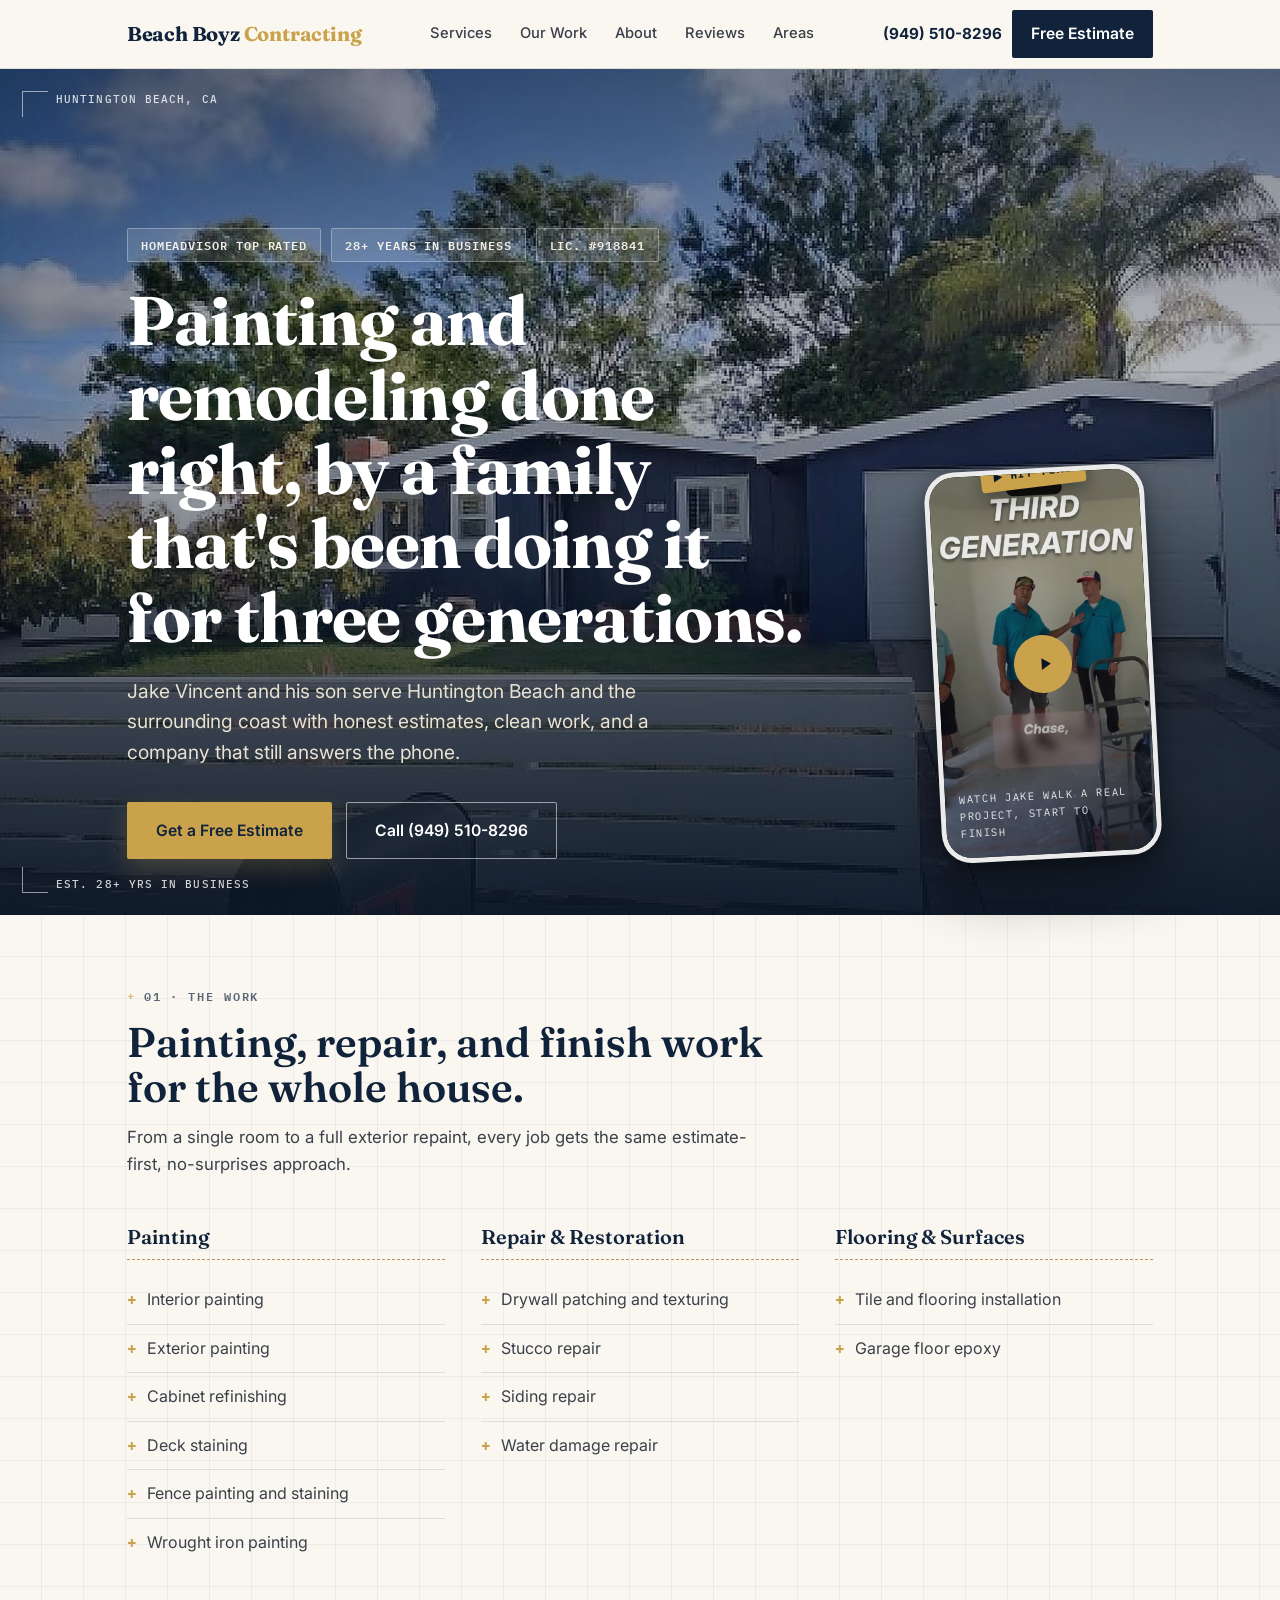
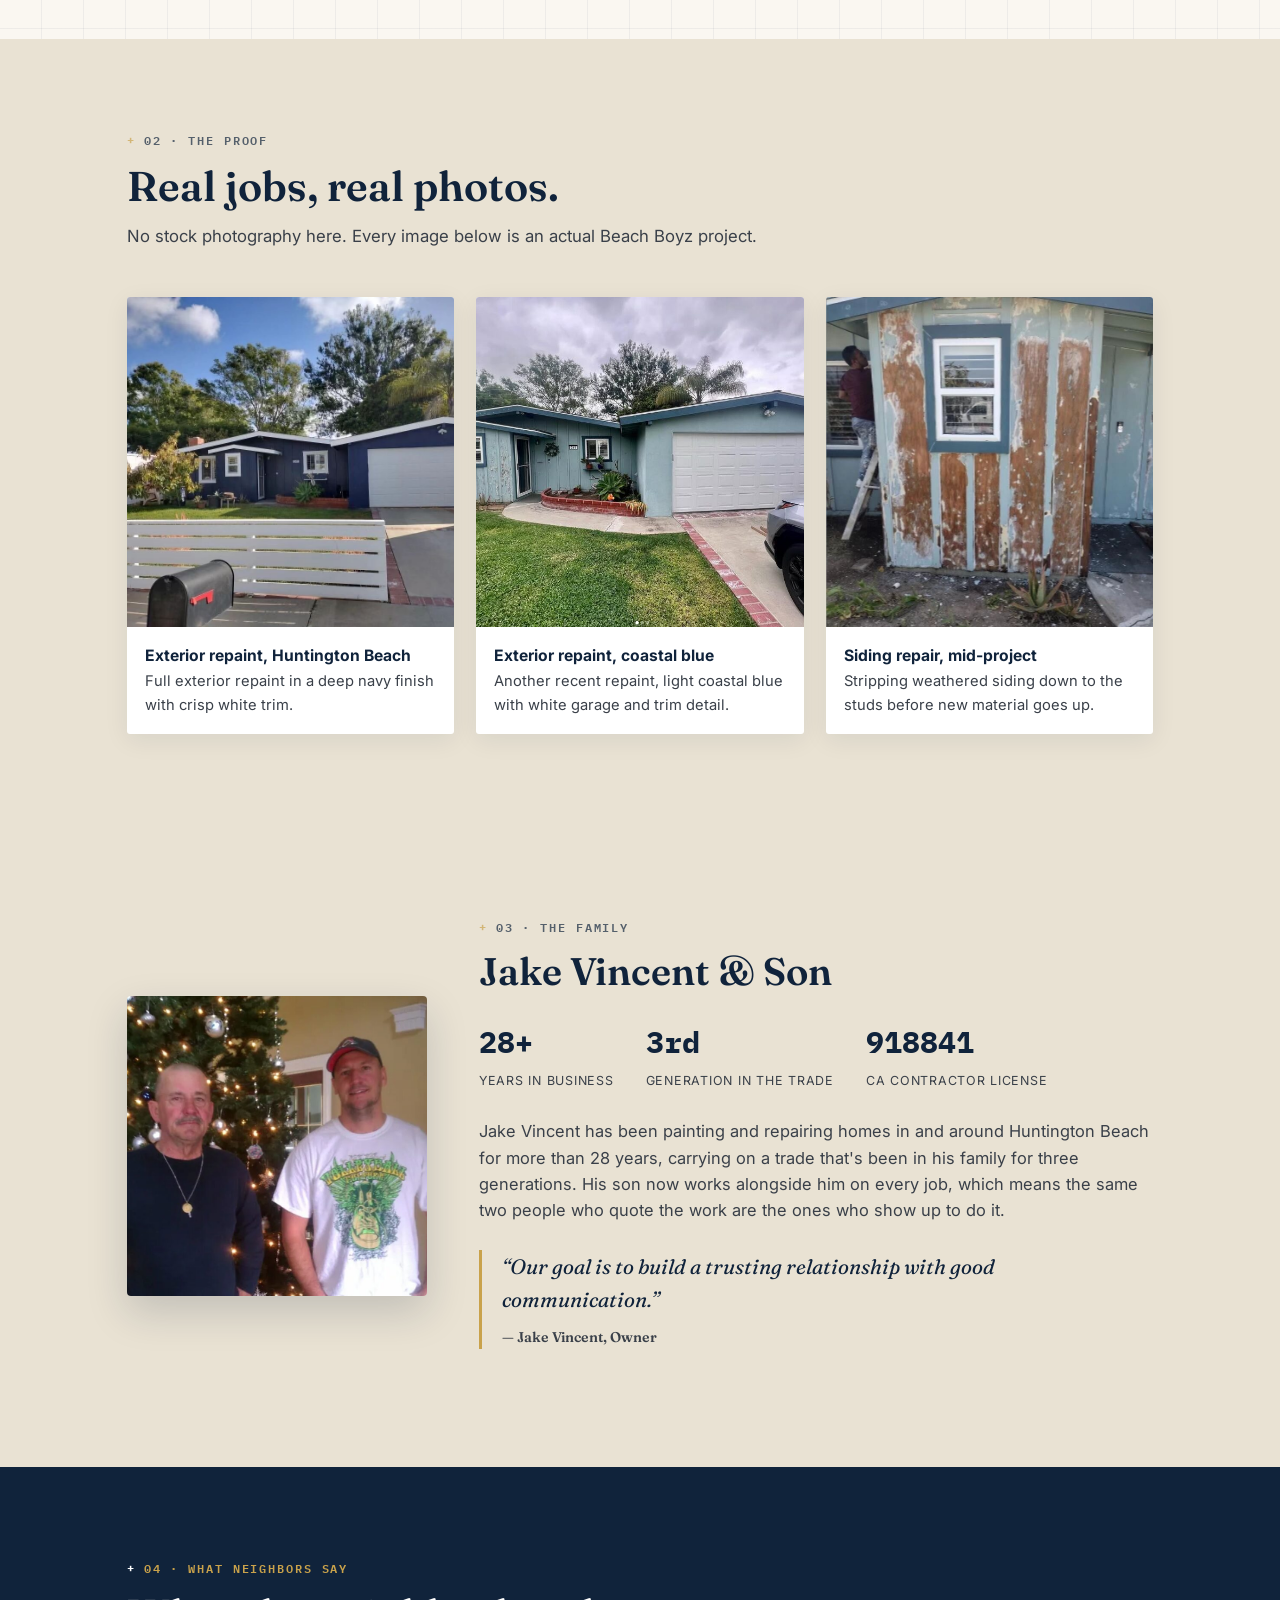
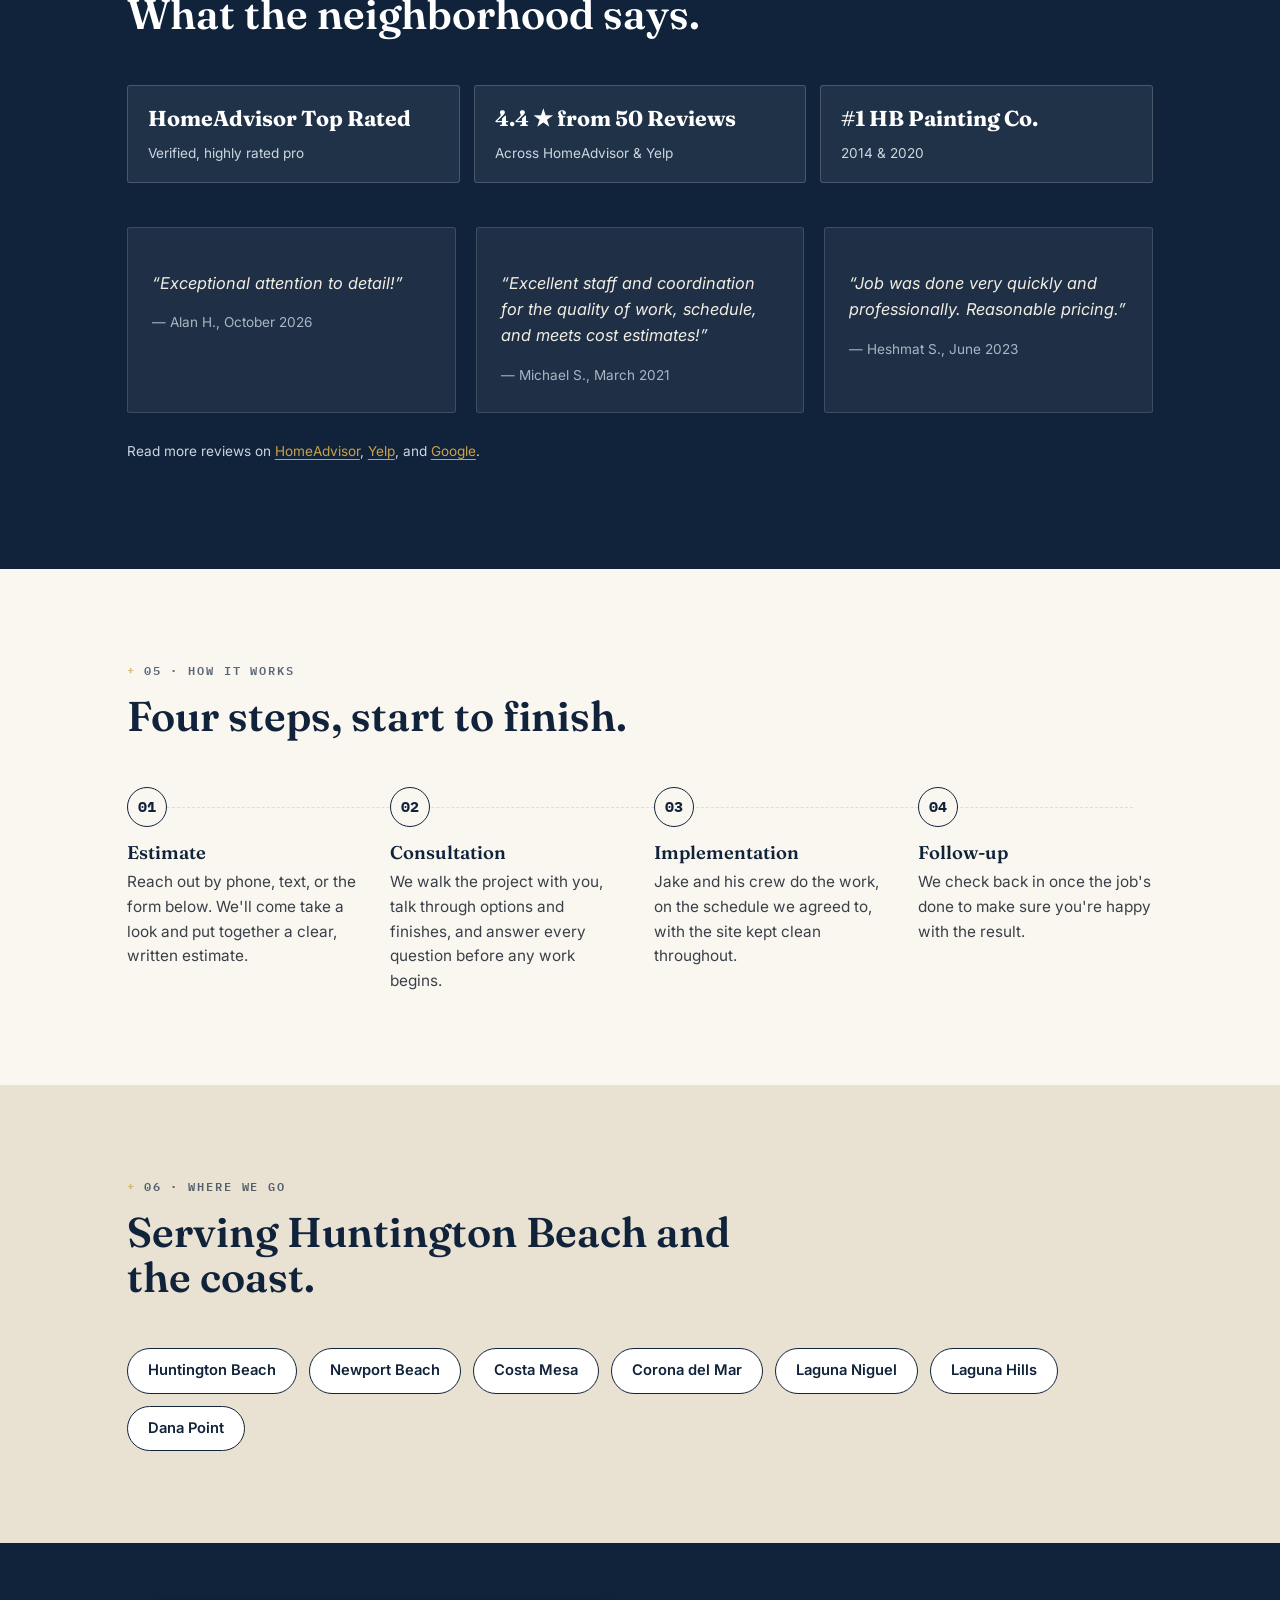
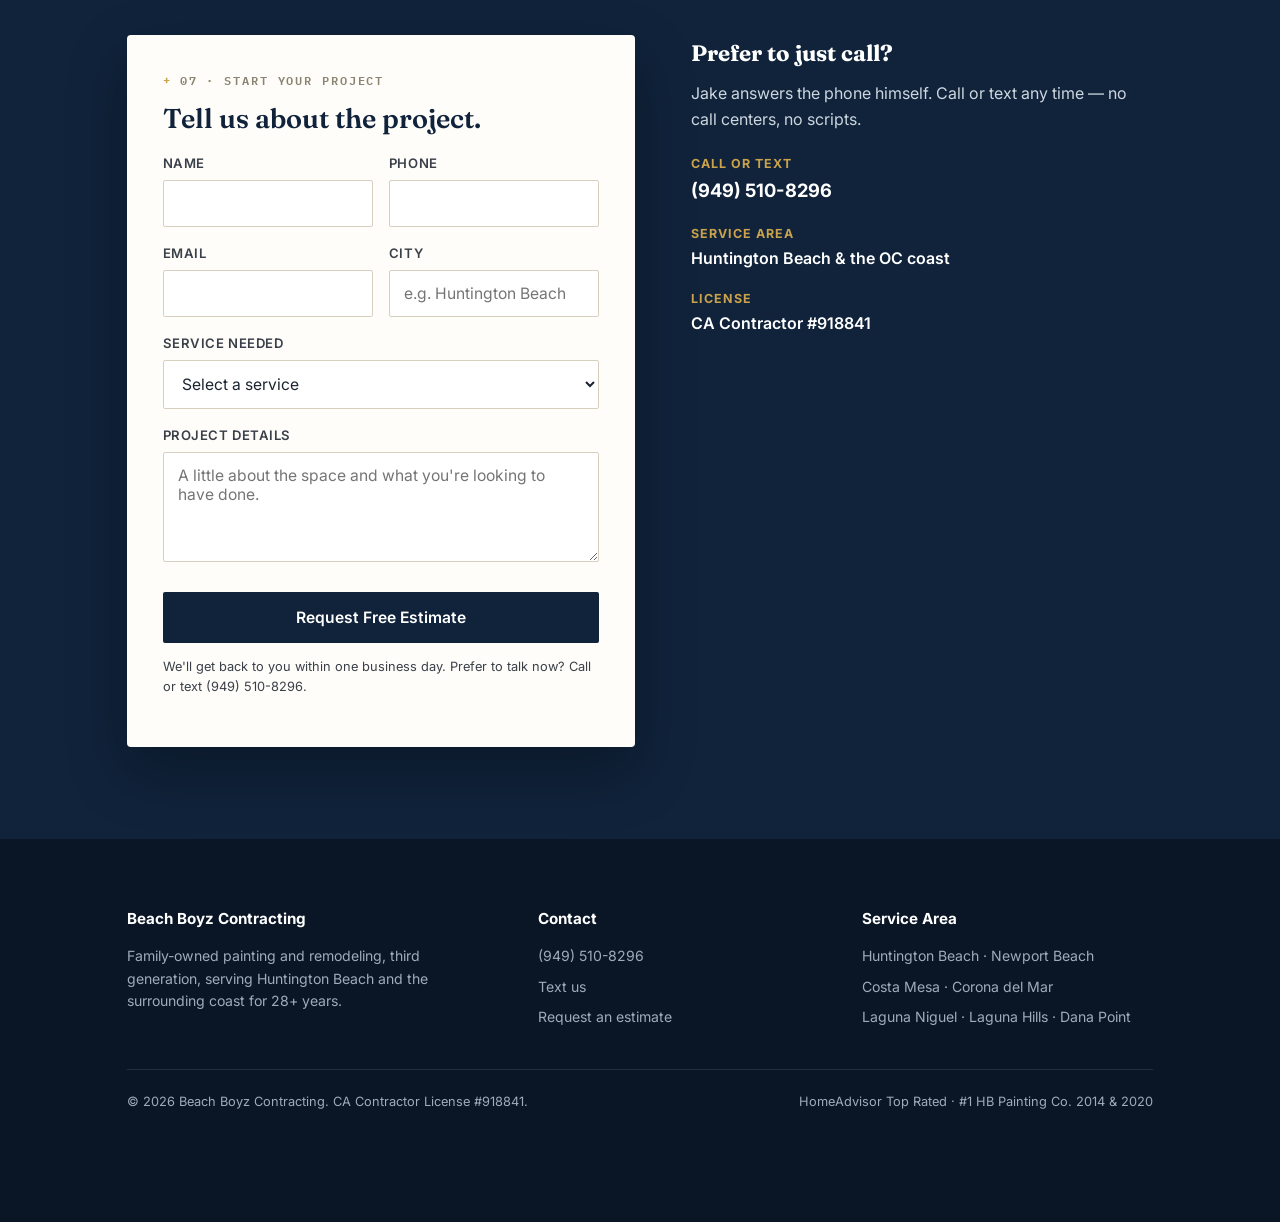
==== commit edd0e03e: "Redesign Beach Boyz hero/video and add blueprint walkthrough theme - Sharpen the hero exterior photo" ====
--- a/sites/beach-boyz-contracting/index.html
+++ b/sites/beach-boyz-contracting/index.html
@@ -9,16 +9,16 @@
 <meta property="og:title" content="Beach Boyz Contracting | Huntington Beach Painting &amp; Remodeling">
 <meta property="og:description" content="Family-owned, third generation, 28+ years in business. HomeAdvisor Top Rated. Free estimates.">
 <meta property="og:type" content="website">
-<meta property="og:image" content="img/exterior-repaint-navy-sharp.jpg">
+<meta property="og:image" content="img/exterior-repaint-navy-hero.jpg">
 <link rel="preconnect" href="https://fonts.googleapis.com">
 <link rel="preconnect" href="https://fonts.gstatic.com" crossorigin>
-<link href="https://fonts.googleapis.com/css2?family=Fraunces:ital,opsz,wght@0,9..144,400;0,9..144,600;0,9..144,700;1,9..144,500&amp;family=Inter:wght@400;500;600;700&amp;display=swap" rel="stylesheet">
+<link href="https://fonts.googleapis.com/css2?family=Fraunces:ital,opsz,wght@0,9..144,400;0,9..144,600;0,9..144,700;1,9..144,500&amp;family=IBM+Plex+Mono:wght@400;500;600;700&amp;family=Inter:wght@400;500;600;700&amp;display=swap" rel="stylesheet">
 <script type="application/ld+json">
 {
   "@context": "https://schema.org",
   "@type": "LocalBusiness",
   "name": "Beach Boyz Contracting",
-  "image": "img/exterior-repaint-navy-sharp.jpg",
+  "image": "img/exterior-repaint-navy-hero.jpg",
   "telephone": "+19495108296",
   "areaServed": ["Huntington Beach, CA", "Newport Beach, CA", "Costa Mesa, CA", "Corona del Mar, CA", "Laguna Niguel, CA", "Laguna Hills, CA", "Dana Point, CA"],
   "address": {
@@ -46,6 +46,8 @@
     --sand: #e9e2d3;
     --accent: #a8c3c9;
     --rule: rgba(16,35,59,0.12);
+    --gold: #c9a24b;
+    --mono: 'IBM Plex Mono', ui-monospace, Menlo, monospace;
   }
   * { box-sizing: border-box; }
   html { scroll-behavior: smooth; }
@@ -67,15 +69,19 @@
   img, video { max-width: 100%; display: block; }
   .wrap { max-width: 1180px; margin: 0 auto; padding: 0 6vw; }
   .eyebrow {
-    font-size: 0.78rem;
-    font-weight: 700;
+    font-family: var(--mono);
+    font-size: 0.74rem;
+    font-weight: 600;
     text-transform: uppercase;
-    letter-spacing: 0.14em;
+    letter-spacing: 0.16em;
     color: var(--navy);
-    opacity: 0.65;
+    opacity: 0.68;
     margin-bottom: 14px;
-    display: block;
-  }
+    display: flex;
+    align-items: center;
+    gap: 8px;
+  }
+  .eyebrow::before { content: "+"; color: var(--gold); font-weight: 700; }
   .btn {
     display: inline-flex;
     align-items: center;
@@ -89,15 +95,52 @@
     text-decoration: none;
     cursor: pointer;
     border: 1.5px solid transparent;
-    transition: transform 0.15s ease, background 0.15s ease, border-color 0.15s ease;
-  }
-  .btn:hover { transform: translateY(-1px); }
-  .btn-gold { background: #c9a24b; color: #10233b; }
+    transition: transform 0.15s ease, background 0.15s ease, border-color 0.15s ease, box-shadow 0.15s ease;
+  }
+  .btn:hover { transform: translateY(-2px); }
+  .btn-gold { background: var(--gold); color: #10233b; box-shadow: 0 10px 24px rgba(201,162,75,0.25); }
   .btn-gold:hover { background: #d8b45e; }
   .btn-ghost { background: transparent; color: #fff; border-color: rgba(255,255,255,0.55); }
   .btn-ghost:hover { border-color: #fff; }
   .btn-navy { background: var(--navy); color: #fff; }
   .btn-navy:hover { background: var(--navy-deep); }
+
+  /* --- Blueprint texture + framing utilities --- */
+  .bp-grid-light {
+    background-image:
+      linear-gradient(rgba(16,35,59,0.05) 1px, transparent 1px),
+      linear-gradient(90deg, rgba(16,35,59,0.05) 1px, transparent 1px);
+    background-size: 42px 42px;
+    background-position: -1px -1px;
+  }
+  .bp-grid-dark {
+    background-image:
+      linear-gradient(rgba(255,255,255,0.045) 1px, transparent 1px),
+      linear-gradient(90deg, rgba(255,255,255,0.045) 1px, transparent 1px);
+    background-size: 42px 42px;
+    background-position: -1px -1px;
+  }
+  .bp-frame { position: relative; }
+  .bp-corner {
+    position: absolute; width: 26px; height: 26px; z-index: 3; pointer-events: none;
+    opacity: 0.55;
+  }
+  .bp-corner.tl { top: 22px; left: 22px; border-top: 1.5px solid #fff; border-left: 1.5px solid #fff; }
+  .bp-corner.bl { bottom: 22px; left: 22px; border-bottom: 1.5px solid #fff; border-left: 1.5px solid #fff; }
+  .bp-tag {
+    position: absolute; z-index: 3; font-family: var(--mono); font-size: 0.68rem; font-weight: 500;
+    letter-spacing: 0.1em; text-transform: uppercase; color: rgba(255,255,255,0.8); white-space: nowrap;
+  }
+  .bp-tag.tl { top: 22px; left: 56px; }
+  .bp-tag.bl { bottom: 22px; left: 56px; }
+
+  /* --- Scroll reveal --- */
+  .reveal { opacity: 0; transform: translateY(22px); transition: opacity 0.7s ease, transform 0.7s ease; }
+  .reveal.in-view { opacity: 1; transform: none; }
+  @media (prefers-reduced-motion: reduce) {
+    .reveal { transition: none; opacity: 1; transform: none; }
+    .hp-play .ring, .hp-badge { animation: none !important; }
+  }
 
   /* --- Top nav --- */
   .site-nav {
@@ -111,7 +154,7 @@
     height: 68px;
   }
   .brand { font-family: 'Fraunces', serif; font-weight: 700; font-size: 1.25rem; color: var(--navy); text-decoration: none; letter-spacing: -0.01em; }
-  .brand span { color: #c9a24b; }
+  .brand span { color: var(--gold); }
   .nav-links { display: flex; gap: 28px; list-style: none; margin: 0; padding: 0; font-size: 0.92rem; font-weight: 500; }
   .nav-links a { text-decoration: none; color: var(--charcoal); }
   .nav-links a:hover { color: var(--navy); }
@@ -129,42 +172,101 @@
   /* --- Hero --- */
   .hero {
     position: relative;
-    min-height: 92vh;
+    min-height: 94vh;
     display: flex;
     align-items: flex-end;
     background: var(--navy-deep);
-    overflow: hidden;
   }
   .hero img {
     position: absolute; inset: 0; width: 100%; height: 100%; object-fit: cover; object-position: center 35%;
   }
   .hero::after {
     content: ""; position: absolute; inset: 0;
-    background: linear-gradient(180deg, rgba(10,22,38,0.55) 0%, rgba(10,22,38,0.35) 35%, rgba(10,22,38,0.92) 100%);
-  }
-  .hero-content { position: relative; z-index: 2; color: #fff; padding: 64px 0 72px; width: 100%; }
-  .hero-content .wrap { max-width: 1180px; }
+    background: linear-gradient(180deg, rgba(10,22,38,0.52) 0%, rgba(10,22,38,0.3) 35%, rgba(10,22,38,0.94) 100%);
+  }
+  .hero-content { position: relative; z-index: 2; color: #fff; padding: 64px 0 56px; width: 100%; }
+  .hero-content .wrap { max-width: 1180px; display: flex; align-items: flex-end; justify-content: space-between; gap: 44px; }
+  .hero-text { max-width: 680px; }
   .hero-badges { display: flex; gap: 10px; flex-wrap: wrap; margin-bottom: 22px; }
   .badge {
-    font-size: 0.74rem; font-weight: 700; text-transform: uppercase; letter-spacing: 0.08em;
+    font-family: var(--mono);
+    font-size: 0.72rem; font-weight: 600; text-transform: uppercase; letter-spacing: 0.08em;
     background: rgba(255,255,255,0.12); border: 1px solid rgba(255,255,255,0.3);
     padding: 7px 13px; border-radius: 2px; color: #f3efe6;
   }
   .hero h1 {
     color: #fff;
-    font-size: clamp(2.6rem, 6vw, 4.6rem);
+    font-size: clamp(2.5rem, 5.6vw, 4.3rem);
     font-weight: 700;
-    max-width: 820px;
+    max-width: 780px;
     letter-spacing: -0.01em;
   }
   .hero p.lede {
-    font-size: clamp(1.05rem, 1.6vw, 1.3rem);
+    font-size: clamp(1.02rem, 1.5vw, 1.25rem);
     color: #e9e2d3;
-    max-width: 580px;
+    max-width: 560px;
     margin-top: 20px;
     font-weight: 400;
   }
   .hero-ctas { display: flex; gap: 14px; flex-wrap: wrap; margin-top: 34px; }
+
+  /* --- Hero video (phone card) --- */
+  .hero-phone {
+    position: relative;
+    flex-shrink: 0;
+    width: 220px;
+    aspect-ratio: 9 / 16;
+    border-radius: 30px;
+    border: 5px solid rgba(255,255,255,0.92);
+    background: #000;
+    overflow: hidden;
+    box-shadow: 0 26px 60px rgba(0,0,0,0.45), 0 4px 14px rgba(0,0,0,0.3);
+    transform: rotate(-3deg);
+    transition: transform 0.35s ease;
+  }
+  .hero-phone:hover { transform: rotate(0deg) translateY(-4px); }
+  .hero-phone .notch {
+    position: absolute; top: 8px; left: 50%; transform: translateX(-50%);
+    width: 56px; height: 14px; background: rgba(0,0,0,0.85); border-radius: 10px; z-index: 4;
+  }
+  .hp-badge {
+    position: absolute; top: -15px; left: 50%; transform: translateX(-50%) rotate(-4deg);
+    background: var(--gold); color: var(--navy-deep); font-family: var(--mono); font-size: 0.66rem; font-weight: 700;
+    letter-spacing: 0.08em; text-transform: uppercase; padding: 6px 13px; border-radius: 3px;
+    box-shadow: 0 8px 18px rgba(0,0,0,0.35); z-index: 5; white-space: nowrap;
+    animation: hpFlash 1.3s steps(2, jump-none) infinite;
+  }
+  @keyframes hpFlash { 50% { opacity: 0.3; } }
+  .hp-media { position: absolute; inset: 0; }
+  .hp-media img, .hp-media video { width: 100%; height: 100%; object-fit: cover; }
+  .hp-play {
+    position: absolute; inset: 0; width: 100%; height: 100%;
+    display: flex; align-items: center; justify-content: center;
+    background: linear-gradient(180deg, rgba(10,22,38,0.08) 0%, rgba(10,22,38,0.1) 55%, rgba(10,22,38,0.55) 100%);
+    border: none; cursor: pointer; padding: 0; z-index: 3;
+  }
+  .hp-play .ring {
+    width: 58px; height: 58px; border-radius: 50%; background: var(--gold);
+    display: flex; align-items: center; justify-content: center;
+    box-shadow: 0 0 0 0 rgba(201,162,75,0.6);
+    animation: hpPulse 1.8s ease-out infinite;
+  }
+  .hp-play svg { width: 20px; height: 20px; fill: var(--navy-deep); margin-left: 3px; }
+  @keyframes hpPulse {
+    0% { box-shadow: 0 0 0 0 rgba(201,162,75,0.55); }
+    70% { box-shadow: 0 0 0 20px rgba(201,162,75,0); }
+    100% { box-shadow: 0 0 0 0 rgba(201,162,75,0); }
+  }
+  .hp-caption {
+    position: absolute; left: 0; right: 0; bottom: 0; z-index: 3; padding: 14px 14px 16px;
+    font-family: var(--mono); font-size: 0.66rem; letter-spacing: 0.06em; text-transform: uppercase;
+    color: rgba(255,255,255,0.88);
+  }
+  @media (max-width: 900px) {
+    .hero-content .wrap { flex-direction: column; align-items: flex-start; }
+    .hero-phone { align-self: center; width: 156px; margin-top: 30px; transform: rotate(-2deg); }
+    .bp-corner, .bp-tag { display: none; }
+  }
 
   /* --- Sticky mobile action bar --- */
   .mobile-bar {
@@ -180,12 +282,38 @@
     font-size: 0.72rem; font-weight: 600; text-transform: uppercase; letter-spacing: 0.03em;
     border-right: 1px solid rgba(255,255,255,0.12);
   }
-  .mobile-bar a:last-child { border-right: none; background: #c9a24b; color: #10233b; }
+  .mobile-bar a:last-child { border-right: none; background: var(--gold); color: #10233b; }
   .mobile-bar svg { width: 18px; height: 18px; }
   @media (max-width: 760px) {
     .mobile-bar { display: block; }
     body { padding-bottom: 58px; }
   }
+
+  /* --- Tour rail (walkthrough path) --- */
+  .tour-rail {
+    display: none;
+    position: fixed; left: 28px; top: 50%; transform: translateY(-50%); z-index: 30;
+    flex-direction: column; gap: 22px;
+  }
+  .tour-rail::before {
+    content: ""; position: absolute; left: 13px; top: 13px; bottom: 13px; width: 1px; background: var(--rule); z-index: -1;
+  }
+  .tour-dot { display: flex; align-items: center; gap: 10px; text-decoration: none; opacity: 0.4; transition: opacity 0.3s ease; }
+  .tour-dot:hover, .tour-dot.active { opacity: 1; }
+  .tour-num {
+    width: 26px; height: 26px; border-radius: 50%; flex-shrink: 0;
+    border: 1.5px solid var(--navy); background: var(--paper); color: var(--navy);
+    font-family: var(--mono); font-size: 0.68rem; font-weight: 600;
+    display: flex; align-items: center; justify-content: center;
+    transition: background 0.3s ease, color 0.3s ease;
+  }
+  .tour-dot.active .tour-num { background: var(--navy); color: #fff; }
+  .tour-label {
+    font-family: var(--mono); font-size: 0.68rem; text-transform: uppercase; letter-spacing: 0.06em;
+    color: var(--navy); white-space: nowrap; max-width: 0; overflow: hidden; transition: max-width 0.3s ease;
+  }
+  .tour-dot:hover .tour-label, .tour-dot.active .tour-label { max-width: 180px; }
+  @media (min-width: 1440px) { .tour-rail { display: flex; } }
 
   /* --- Sections --- */
   section { padding: 92px 0; }
@@ -194,21 +322,24 @@
   .section-head h2 { font-size: clamp(1.9rem, 3.4vw, 2.6rem); font-weight: 600; }
   .section-head p { margin-top: 14px; color: var(--charcoal); font-size: 1.05rem; }
   .bg-navy { background: var(--navy); color: #fff; }
-  .bg-navy .eyebrow { color: #c9a24b; opacity: 1; }
+  .bg-navy .eyebrow { color: var(--gold); opacity: 1; }
+  .bg-navy .eyebrow::before { color: #fff; }
   .bg-navy h2 { color: #fff; }
   .bg-navy p { color: #cdd6df; }
   .bg-sand { background: var(--sand); }
 
   /* --- Services --- */
   .service-groups { display: grid; grid-template-columns: repeat(auto-fit, minmax(300px, 1fr)); gap: 36px; }
-  .service-group h3 { font-size: 1.25rem; font-weight: 600; margin-bottom: 16px; padding-bottom: 12px; border-bottom: 1.5px solid #c9a24b; }
+  .service-group h3 { font-size: 1.25rem; font-weight: 600; margin-bottom: 16px; padding-bottom: 12px; border-bottom: 1.5px dashed #b8935f; }
   .service-group ul { list-style: none; margin: 0; padding: 0; }
   .service-group li {
     padding: 11px 0; border-bottom: 1px solid var(--rule); font-size: 1rem; color: var(--charcoal);
     display: flex; align-items: baseline; gap: 10px;
   }
   .service-group li:last-child { border-bottom: none; }
-  .service-group li::before { content: "—"; color: #c9a24b; font-weight: 700; flex-shrink: 0; }
+  .service-group li::before { content: "+"; font-family: var(--mono); color: var(--gold); font-weight: 700; flex-shrink: 0; }
+  .service-groups .reveal:nth-child(2) { transition-delay: 100ms; }
+  .service-groups .reveal:nth-child(3) { transition-delay: 200ms; }
 
   /* --- Gallery --- */
   .gallery { display: grid; grid-template-columns: repeat(auto-fit, minmax(260px, 1fr)); gap: 22px; }
@@ -217,20 +348,18 @@
   .gallery figure:hover img { transform: scale(1.04); }
   .gallery figcaption { padding: 16px 18px; font-size: 0.92rem; color: var(--charcoal); }
   .gallery figcaption strong { display: block; color: var(--navy); font-size: 0.98rem; margin-bottom: 2px; }
-
-  /* --- Video --- */
-  .video-wrap { position: relative; border-radius: 4px; overflow: hidden; box-shadow: 0 20px 60px rgba(16,35,59,0.25); }
-  .video-wrap video { width: 100%; height: auto; display: block; background: #000; }
+  .gallery .reveal:nth-child(2) { transition-delay: 100ms; }
+  .gallery .reveal:nth-child(3) { transition-delay: 200ms; }
 
   /* --- About --- */
   .about-grid { display: grid; grid-template-columns: 300px 1fr; gap: 52px; align-items: center; }
   .about-grid img { width: 100%; aspect-ratio: 1/1; object-fit: cover; border-radius: 4px; box-shadow: 0 16px 40px rgba(16,35,59,0.18); }
   .about-stats { display: flex; gap: 32px; margin: 26px 0; flex-wrap: wrap; }
-  .about-stats div strong { display: block; font-family: 'Fraunces', serif; font-size: 2.1rem; color: var(--navy); font-weight: 700; }
-  .about-stats div span { font-size: 0.82rem; text-transform: uppercase; letter-spacing: 0.06em; color: var(--charcoal); }
+  .about-stats div strong { display: block; font-family: var(--mono); font-size: 1.9rem; color: var(--navy); font-weight: 700; }
+  .about-stats div span { font-size: 0.78rem; text-transform: uppercase; letter-spacing: 0.06em; color: var(--charcoal); }
   .quote {
     font-family: 'Fraunces', serif; font-style: italic; font-size: 1.3rem; color: var(--navy);
-    border-left: 3px solid #c9a24b; padding-left: 20px; margin: 26px 0;
+    border-left: 3px solid var(--gold); padding-left: 20px; margin: 26px 0;
   }
   .quote cite { display: block; font-style: normal; font-size: 0.88rem; color: var(--charcoal); margin-top: 10px; font-weight: 600; }
   @media (max-width: 760px) {
@@ -253,20 +382,31 @@
   }
   .testi p { font-size: 1.02rem; color: #f1ede3; font-style: italic; }
   .testi footer { margin-top: 16px; font-size: 0.85rem; color: #aab6c2; font-style: normal; }
+  .testi-grid .reveal:nth-child(2) { transition-delay: 100ms; }
+  .testi-grid .reveal:nth-child(3) { transition-delay: 200ms; }
   .review-sources { margin-top: 28px; font-size: 0.85rem; color: #aab6c2; }
-  .review-sources a { color: #c9a24b; text-decoration: underline; text-underline-offset: 3px; }
+  .review-sources a { color: var(--gold); text-decoration: underline; text-underline-offset: 3px; }
   .review-sources a:hover { color: #e3c477; }
 
-  /* --- Process --- */
-  .process-grid { display: grid; grid-template-columns: repeat(auto-fit, minmax(220px, 1fr)); gap: 28px; counter-reset: step; }
-  .process-step { position: relative; padding-top: 10px; }
-  .process-step::before {
-    counter-increment: step; content: counter(step, decimal-leading-zero);
-    font-family: 'Fraunces', serif; font-size: 2.6rem; font-weight: 700; color: #c9a24b;
-    display: block; margin-bottom: 10px; opacity: 0.9;
+  /* --- Process (floor-plan path) --- */
+  .process-path { position: relative; }
+  .process-path::before {
+    content: ""; position: absolute; top: 20px; left: 20px; right: 20px; height: 0;
+    border-top: 1.5px dashed var(--rule); z-index: 0;
+  }
+  .process-grid { display: grid; grid-template-columns: repeat(auto-fit, minmax(220px, 1fr)); gap: 28px; position: relative; z-index: 1; }
+  .process-step { padding-top: 0; }
+  .process-step .step-num {
+    width: 40px; height: 40px; border-radius: 50%; background: var(--paper); border: 1.5px solid var(--navy);
+    color: var(--navy); font-family: var(--mono); font-weight: 700; font-size: 0.95rem;
+    display: flex; align-items: center; justify-content: center; margin-bottom: 16px;
   }
   .process-step h3 { font-size: 1.15rem; font-weight: 600; margin-bottom: 8px; }
   .process-step p { color: var(--charcoal); font-size: 0.96rem; margin: 0; }
+  .process-grid .reveal:nth-child(2) { transition-delay: 90ms; }
+  .process-grid .reveal:nth-child(3) { transition-delay: 180ms; }
+  .process-grid .reveal:nth-child(4) { transition-delay: 270ms; }
+  @media (max-width: 760px) { .process-path::before { display: none; } }
 
   /* --- Service area --- */
   .area-pills { display: flex; flex-wrap: wrap; gap: 12px; }
@@ -302,7 +442,7 @@
   .direct-contact p { color: #cdd6df; margin-bottom: 22px; }
   .direct-line { display: flex; align-items: center; gap: 14px; margin-bottom: 18px; }
   .direct-line a { color: #fff; font-weight: 700; font-size: 1.15rem; text-decoration: none; }
-  .direct-line span.label { color: #c9a24b; font-size: 0.78rem; text-transform: uppercase; letter-spacing: 0.08em; font-weight: 700; display: block; margin-bottom: 2px; }
+  .direct-line span.label { color: var(--gold); font-size: 0.78rem; text-transform: uppercase; letter-spacing: 0.08em; font-weight: 700; display: block; margin-bottom: 2px; }
   @media (max-width: 860px) {
     .form-grid { grid-template-columns: 1fr; }
     .form-row { grid-template-columns: 1fr; }
@@ -321,9 +461,6 @@
     .foot-grid { grid-template-columns: 1fr; }
     footer.site-footer { padding-bottom: 80px; }
   }
-
-  .container-split { display: grid; grid-template-columns: 1fr 1fr; gap: 60px; align-items: center; }
-  @media (max-width: 860px) { .container-split { grid-template-columns: 1fr; } }
 </style>
 </head>
 <body>
@@ -345,20 +482,40 @@
   </div>
 </nav>
 
-<header class="hero" id="top">
-  <img src="img/exterior-repaint-navy-sharp.jpg" alt="Navy blue exterior house repaint completed by Beach Boyz Contracting in Huntington Beach">
+<header class="hero bp-frame" id="top">
+  <img src="img/exterior-repaint-navy-hero.jpg" alt="Navy blue exterior house repaint completed by Beach Boyz Contracting in Huntington Beach">
+  <span class="bp-corner tl" aria-hidden="true"></span>
+  <span class="bp-tag tl" aria-hidden="true">Huntington Beach, CA</span>
+  <span class="bp-corner bl" aria-hidden="true"></span>
+  <span class="bp-tag bl" aria-hidden="true">Est. 28+ yrs in business</span>
   <div class="hero-content">
     <div class="wrap">
-      <div class="hero-badges">
-        <span class="badge">HomeAdvisor Top Rated</span>
-        <span class="badge">28+ Years in Business</span>
-        <span class="badge">Lic. #918841</span>
-      </div>
-      <h1>Painting and remodeling done right, by a family that's been doing it for three generations.</h1>
-      <p class="lede">Jake Vincent and his son serve Huntington Beach and the surrounding coast with honest estimates, clean work, and a company that still answers the phone.</p>
-      <div class="hero-ctas">
-        <a class="btn btn-gold" href="#estimate">Get a Free Estimate</a>
-        <a class="btn btn-ghost" href="tel:+19495108296">Call (949) 510-8296</a>
+      <div class="hero-text">
+        <div class="hero-badges">
+          <span class="badge">HomeAdvisor Top Rated</span>
+          <span class="badge">28+ Years in Business</span>
+          <span class="badge">Lic. #918841</span>
+        </div>
+        <h1>Painting and remodeling done right, by a family that's been doing it for three generations.</h1>
+        <p class="lede">Jake Vincent and his son serve Huntington Beach and the surrounding coast with honest estimates, clean work, and a company that still answers the phone.</p>
+        <div class="hero-ctas">
+          <a class="btn btn-gold" href="#estimate">Get a Free Estimate</a>
+          <a class="btn btn-ghost" href="tel:+19495108296">Call (949) 510-8296</a>
+        </div>
+      </div>
+
+      <div class="hero-phone" id="heroPhone">
+        <span class="hp-badge">&#9654; Hit Play</span>
+        <span class="notch" aria-hidden="true"></span>
+        <div class="hp-media" id="hpMedia">
+          <img src="img/walkthrough-poster.jpg" alt="Preview frame from the Beach Boyz Contracting project walkthrough video">
+          <button class="hp-play" id="hpPlayBtn" aria-label="Play the Beach Boyz Contracting project walkthrough video" type="button">
+            <span class="ring">
+              <svg viewBox="0 0 24 24"><path d="M8 5v14l11-7z"/></svg>
+            </span>
+          </button>
+          <span class="hp-caption">Watch Jake walk a real project, start to finish</span>
+        </div>
       </div>
     </div>
   </div>
@@ -381,17 +538,27 @@
   </div>
 </div>
 
+<nav class="tour-rail" aria-label="Page sections">
+  <a class="tour-dot" href="#services" data-target="services"><span class="tour-num">01</span><span class="tour-label">The Work</span></a>
+  <a class="tour-dot" href="#gallery" data-target="gallery"><span class="tour-num">02</span><span class="tour-label">The Proof</span></a>
+  <a class="tour-dot" href="#about" data-target="about"><span class="tour-num">03</span><span class="tour-label">The Family</span></a>
+  <a class="tour-dot" href="#reviews" data-target="reviews"><span class="tour-num">04</span><span class="tour-label">What Neighbors Say</span></a>
+  <a class="tour-dot" href="#process" data-target="process"><span class="tour-num">05</span><span class="tour-label">How It Works</span></a>
+  <a class="tour-dot" href="#areas" data-target="areas"><span class="tour-num">06</span><span class="tour-label">Where We Go</span></a>
+  <a class="tour-dot" href="#estimate" data-target="estimate"><span class="tour-num">07</span><span class="tour-label">Start Your Project</span></a>
+</nav>
+
 <main>
 
-  <section id="services" class="tight">
+  <section id="services" class="tight bp-grid-light">
     <div class="wrap">
-      <div class="section-head">
-        <span class="eyebrow">What We Do</span>
+      <div class="section-head reveal">
+        <span class="eyebrow">01 &middot; The Work</span>
         <h2>Painting, repair, and finish work for the whole house.</h2>
         <p>From a single room to a full exterior repaint, every job gets the same estimate-first, no-surprises approach.</p>
       </div>
       <div class="service-groups">
-        <div class="service-group">
+        <div class="service-group reveal">
           <h3>Painting</h3>
           <ul>
             <li>Interior painting</li>
@@ -402,7 +569,7 @@
             <li>Wrought iron painting</li>
           </ul>
         </div>
-        <div class="service-group">
+        <div class="service-group reveal">
           <h3>Repair &amp; Restoration</h3>
           <ul>
             <li>Drywall patching and texturing</li>
@@ -411,7 +578,7 @@
             <li>Water damage repair</li>
           </ul>
         </div>
-        <div class="service-group">
+        <div class="service-group reveal">
           <h3>Flooring &amp; Surfaces</h3>
           <ul>
             <li>Tile and flooring installation</li>
@@ -424,21 +591,21 @@
 
   <section id="gallery" class="bg-sand">
     <div class="wrap">
-      <div class="section-head">
-        <span class="eyebrow">Recent Work</span>
+      <div class="section-head reveal">
+        <span class="eyebrow">02 &middot; The Proof</span>
         <h2>Real jobs, real photos.</h2>
         <p>No stock photography here. Every image below is an actual Beach Boyz project.</p>
       </div>
       <div class="gallery">
-        <figure>
+        <figure class="reveal">
           <img src="img/exterior-repaint-navy.jpg" alt="Completed navy blue exterior house repaint">
           <figcaption><strong>Exterior repaint, Huntington Beach</strong>Full exterior repaint in a deep navy finish with crisp white trim.</figcaption>
         </figure>
-        <figure>
+        <figure class="reveal">
           <img src="img/exterior-before-bluehouse.jpg" alt="Exterior house painting project, light blue finish">
           <figcaption><strong>Exterior repaint, coastal blue</strong>Another recent repaint, light coastal blue with white garage and trim detail.</figcaption>
         </figure>
-        <figure>
+        <figure class="reveal">
           <img src="img/siding-repair-progress.jpg" alt="Siding repair in progress, old weathered siding being replaced">
           <figcaption><strong>Siding repair, mid-project</strong>Stripping weathered siding down to the studs before new material goes up.</figcaption>
         </figure>
@@ -446,30 +613,12 @@
     </div>
   </section>
 
-  <section id="video">
-    <div class="wrap">
-      <div class="container-split">
-        <div>
-          <span class="eyebrow">See It For Yourself</span>
-          <h2 style="font-size:clamp(1.9rem, 3.4vw, 2.4rem); font-weight:600; margin-bottom:16px;">A walkthrough of how we work.</h2>
-          <p style="color:var(--charcoal); font-size:1.05rem;">Jake walks through a recent project start to finish, the same way he'd walk you through yours.</p>
-        </div>
-        <div class="video-wrap">
-          <video controls preload="metadata" poster="img/walkthrough-poster.jpg">
-            <source src="img/walkthrough.mp4" type="video/mp4">
-            Your browser doesn't support embedded video. <a href="img/walkthrough.mp4">Download the walkthrough video</a>.
-          </video>
-        </div>
-      </div>
-    </div>
-  </section>
-
-  <section id="about" class="bg-sand">
+  <section id="about" class="bg-sand bp-grid-light">
     <div class="wrap">
       <div class="about-grid">
-        <img src="img/jake-and-son.jpg" alt="Jake Vincent and his son, owners of Beach Boyz Contracting">
-        <div>
-          <span class="eyebrow">Family Owned, Third Generation</span>
+        <img class="reveal" src="img/jake-and-son.jpg" alt="Jake Vincent and his son, owners of Beach Boyz Contracting">
+        <div class="reveal">
+          <span class="eyebrow">03 &middot; The Family</span>
           <h2 style="font-size:clamp(1.9rem, 3.4vw, 2.4rem); font-weight:600;">Jake Vincent &amp; Son</h2>
           <div class="about-stats">
             <div><strong>28+</strong><span>Years in Business</span></div>
@@ -486,27 +635,27 @@
     </div>
   </section>
 
-  <section id="reviews" class="bg-navy">
+  <section id="reviews" class="bg-navy bp-grid-dark">
     <div class="wrap">
-      <div class="section-head">
-        <span class="eyebrow">Recognition &amp; Reviews</span>
+      <div class="section-head reveal">
+        <span class="eyebrow">04 &middot; What Neighbors Say</span>
         <h2>What the neighborhood says.</h2>
       </div>
       <div class="recognition-strip">
-        <div class="rec-badge"><strong>HomeAdvisor Top Rated</strong><span>Verified, highly rated pro</span></div>
-        <div class="rec-badge"><strong>4.4 &#9733; from 50 Reviews</strong><span>Across HomeAdvisor &amp; Yelp</span></div>
-        <div class="rec-badge"><strong>#1 HB Painting Co.</strong><span>2014 &amp; 2020</span></div>
+        <div class="rec-badge reveal"><strong>HomeAdvisor Top Rated</strong><span>Verified, highly rated pro</span></div>
+        <div class="rec-badge reveal"><strong>4.4 &#9733; from 50 Reviews</strong><span>Across HomeAdvisor &amp; Yelp</span></div>
+        <div class="rec-badge reveal"><strong>#1 HB Painting Co.</strong><span>2014 &amp; 2020</span></div>
       </div>
       <div class="testi-grid">
-        <div class="testi">
+        <div class="testi reveal">
           <p>&ldquo;Exceptional attention to detail!&rdquo;</p>
           <footer>&mdash; Alan H., October 2026</footer>
         </div>
-        <div class="testi">
+        <div class="testi reveal">
           <p>&ldquo;Excellent staff and coordination for the quality of work, schedule, and meets cost estimates!&rdquo;</p>
           <footer>&mdash; Michael S., March 2021</footer>
         </div>
-        <div class="testi">
+        <div class="testi reveal">
           <p>&ldquo;Job was done very quickly and professionally. Reasonable pricing.&rdquo;</p>
           <footer>&mdash; Heshmat S., June 2023</footer>
         </div>
@@ -522,23 +671,25 @@
 
   <section id="process">
     <div class="wrap">
-      <div class="section-head">
-        <span class="eyebrow">How It Works</span>
+      <div class="section-head reveal">
+        <span class="eyebrow">05 &middot; How It Works</span>
         <h2>Four steps, start to finish.</h2>
       </div>
-      <div class="process-grid">
-        <div class="process-step"><h3>Estimate</h3><p>Reach out by phone, text, or the form below. We'll come take a look and put together a clear, written estimate.</p></div>
-        <div class="process-step"><h3>Consultation</h3><p>We walk the project with you, talk through options and finishes, and answer every question before any work begins.</p></div>
-        <div class="process-step"><h3>Implementation</h3><p>Jake and his crew do the work, on the schedule we agreed to, with the site kept clean throughout.</p></div>
-        <div class="process-step"><h3>Follow-up</h3><p>We check back in once the job's done to make sure you're happy with the result.</p></div>
+      <div class="process-path">
+        <div class="process-grid">
+          <div class="process-step reveal"><span class="step-num">01</span><h3>Estimate</h3><p>Reach out by phone, text, or the form below. We'll come take a look and put together a clear, written estimate.</p></div>
+          <div class="process-step reveal"><span class="step-num">02</span><h3>Consultation</h3><p>We walk the project with you, talk through options and finishes, and answer every question before any work begins.</p></div>
+          <div class="process-step reveal"><span class="step-num">03</span><h3>Implementation</h3><p>Jake and his crew do the work, on the schedule we agreed to, with the site kept clean throughout.</p></div>
+          <div class="process-step reveal"><span class="step-num">04</span><h3>Follow-up</h3><p>We check back in once the job's done to make sure you're happy with the result.</p></div>
+        </div>
       </div>
     </div>
   </section>
 
-  <section id="areas" class="bg-sand">
+  <section id="areas" class="bg-sand bp-grid-light">
     <div class="wrap">
-      <div class="section-head">
-        <span class="eyebrow">Service Area</span>
+      <div class="section-head reveal">
+        <span class="eyebrow">06 &middot; Where We Go</span>
         <h2>Serving Huntington Beach and the coast.</h2>
       </div>
       <div class="area-pills">
@@ -553,11 +704,11 @@
     </div>
   </section>
 
-  <section id="estimate" class="form-section">
+  <section id="estimate" class="form-section bp-grid-dark">
     <div class="wrap">
       <div class="form-grid">
         <form class="form-card" id="estimate-form" novalidate>
-          <span class="eyebrow" style="color:#8a8470;">Request an Estimate</span>
+          <span class="eyebrow" style="color:#8a8470; opacity:1;">07 &middot; Start Your Project</span>
           <h2 style="font-size:1.7rem; font-weight:600; margin-bottom:20px;">Tell us about the project.</h2>
 
           <div class="form-row">
@@ -619,7 +770,7 @@
           <p class="form-note">We'll get back to you within one business day. Prefer to talk now? Call or text (949) 510-8296.</p>
         </form>
 
-        <div class="direct-contact">
+        <div class="direct-contact reveal">
           <h3>Prefer to just call?</h3>
           <p>Jake answers the phone himself. Call or text any time &mdash; no call centers, no scripts.</p>
           <div class="direct-line">
@@ -681,6 +832,59 @@
 <script>
   document.getElementById('year').textContent = new Date().getFullYear();
 
+  // --- Hero phone video ---
+  const hpPlayBtn = document.getElementById('hpPlayBtn');
+  const hpMedia = document.getElementById('hpMedia');
+  const heroPhone = document.getElementById('heroPhone');
+  if (hpPlayBtn) {
+    hpPlayBtn.addEventListener('click', () => {
+      hpMedia.innerHTML = '<video id="heroVideo" controls autoplay playsinline preload="metadata" poster="img/walkthrough-poster.jpg"><source src="img/walkthrough.mp4" type="video/mp4"></video>';
+      const v = document.getElementById('heroVideo');
+      const badge = heroPhone.querySelector('.hp-badge');
+      if (badge) badge.remove();
+      if (v) v.play().catch(() => {});
+    });
+  }
+
+  // --- Scroll reveal ---
+  const revealEls = document.querySelectorAll('.reveal');
+  const reduceMotion = window.matchMedia('(prefers-reduced-motion: reduce)').matches;
+  if (reduceMotion || !('IntersectionObserver' in window)) {
+    revealEls.forEach((el) => el.classList.add('in-view'));
+  } else {
+    const revealObserver = new IntersectionObserver((entries) => {
+      entries.forEach((entry) => {
+        if (entry.isIntersecting) {
+          entry.target.classList.add('in-view');
+          revealObserver.unobserve(entry.target);
+        }
+      });
+    }, { threshold: 0.15, rootMargin: '0px 0px -60px 0px' });
+    revealEls.forEach((el) => revealObserver.observe(el));
+  }
+
+  // --- Tour rail active state ---
+  const tourDots = document.querySelectorAll('.tour-dot');
+  if (tourDots.length && 'IntersectionObserver' in window) {
+    const dotMap = {};
+    tourDots.forEach((dot) => { dotMap[dot.dataset.target] = dot; });
+    const tourObserver = new IntersectionObserver((entries) => {
+      entries.forEach((entry) => {
+        const dot = dotMap[entry.target.id];
+        if (!dot) return;
+        if (entry.isIntersecting) {
+          tourDots.forEach((d) => d.classList.remove('active'));
+          dot.classList.add('active');
+        }
+      });
+    }, { threshold: 0.5, rootMargin: '-10% 0px -40% 0px' });
+    Object.keys(dotMap).forEach((id) => {
+      const section = document.getElementById(id);
+      if (section) tourObserver.observe(section);
+    });
+  }
+
+  // --- Estimate form ---
   const form = document.getElementById('estimate-form');
   const statusEl = document.getElementById('form-status');
   const submitBtn = document.getElementById('submit-btn');
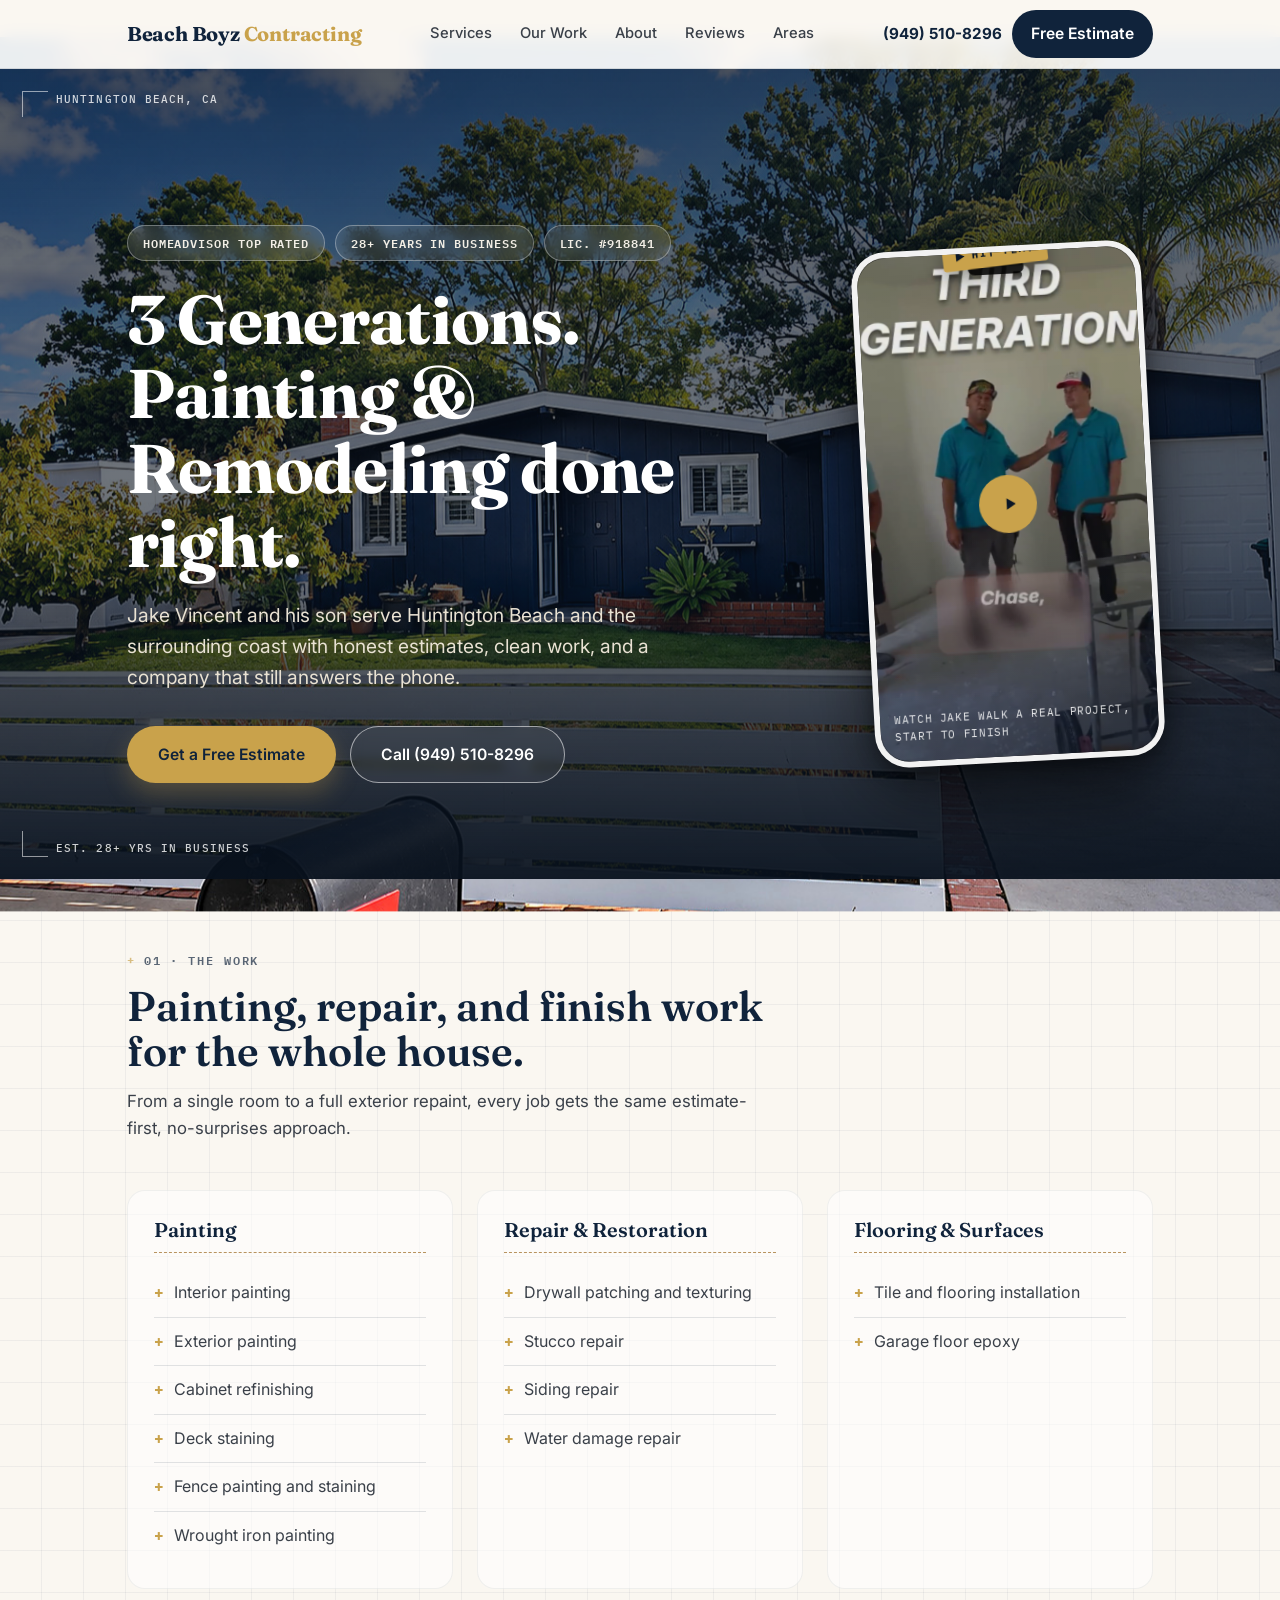
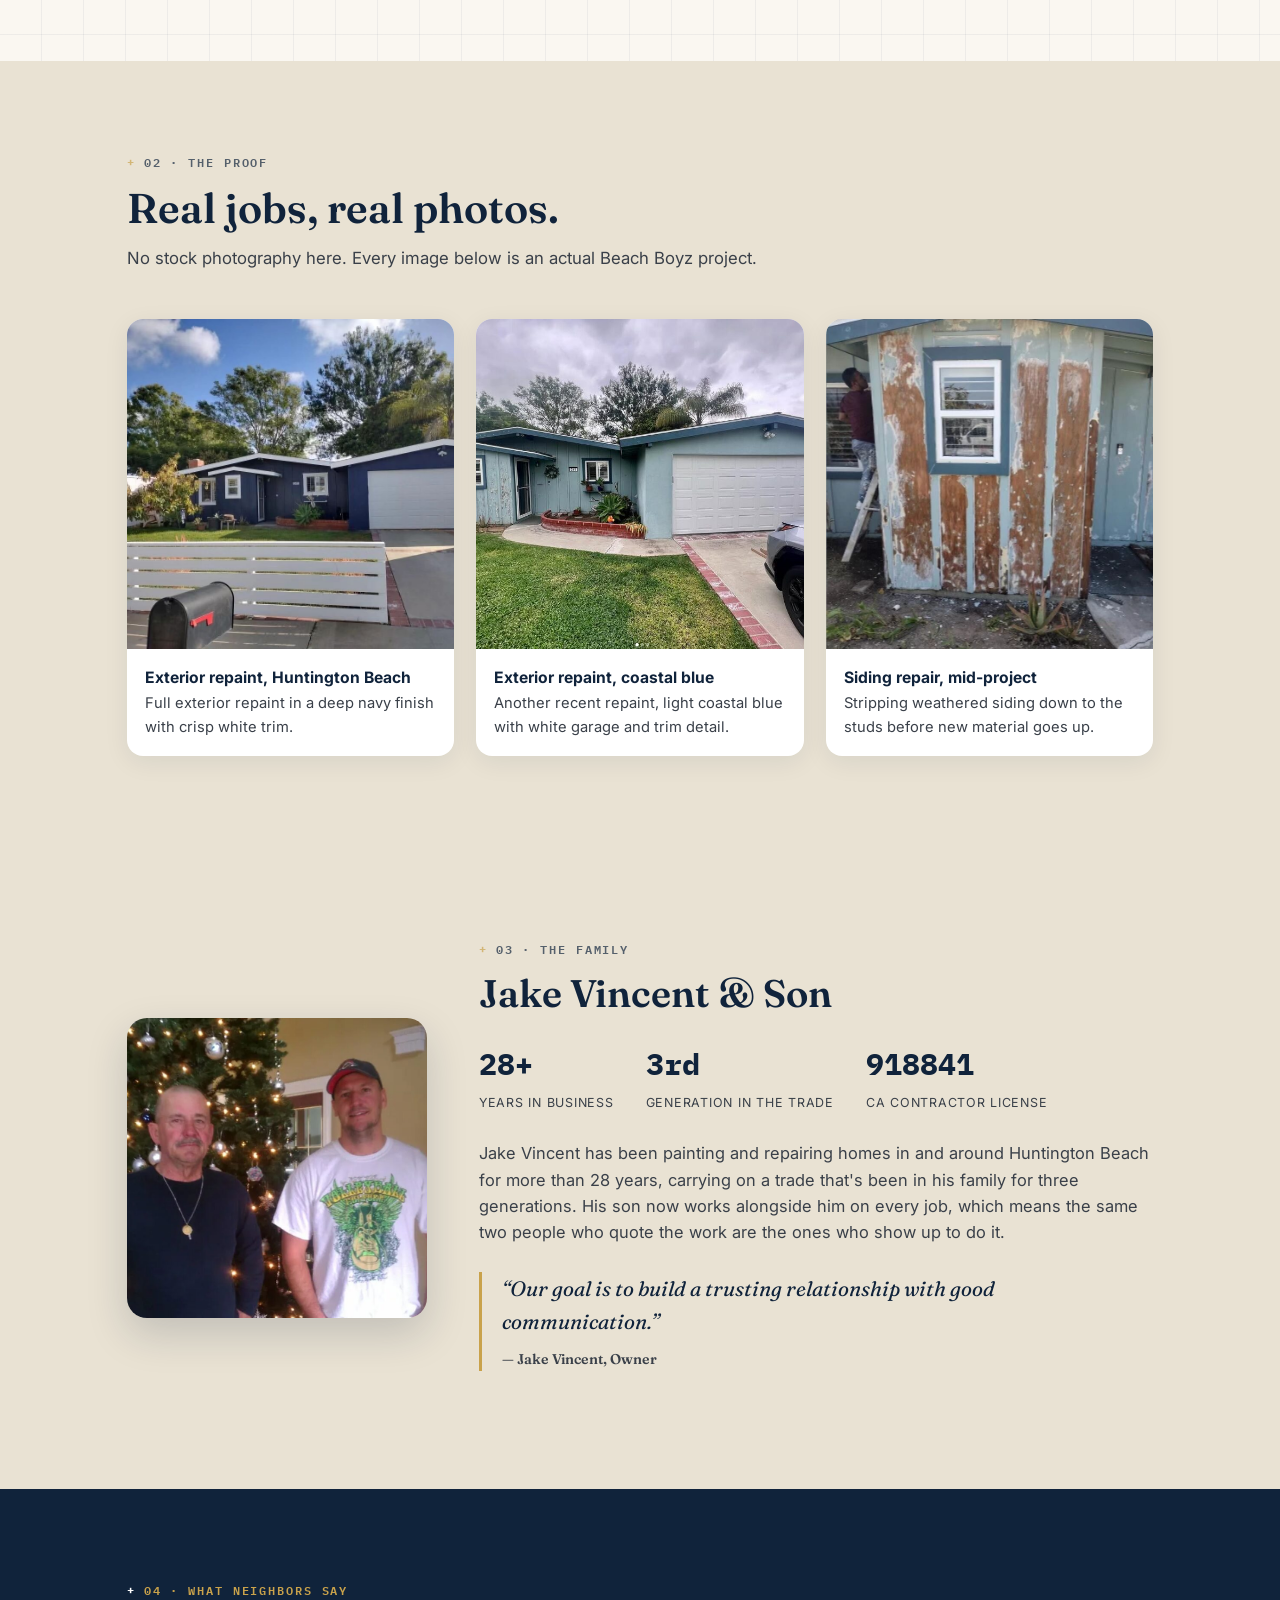
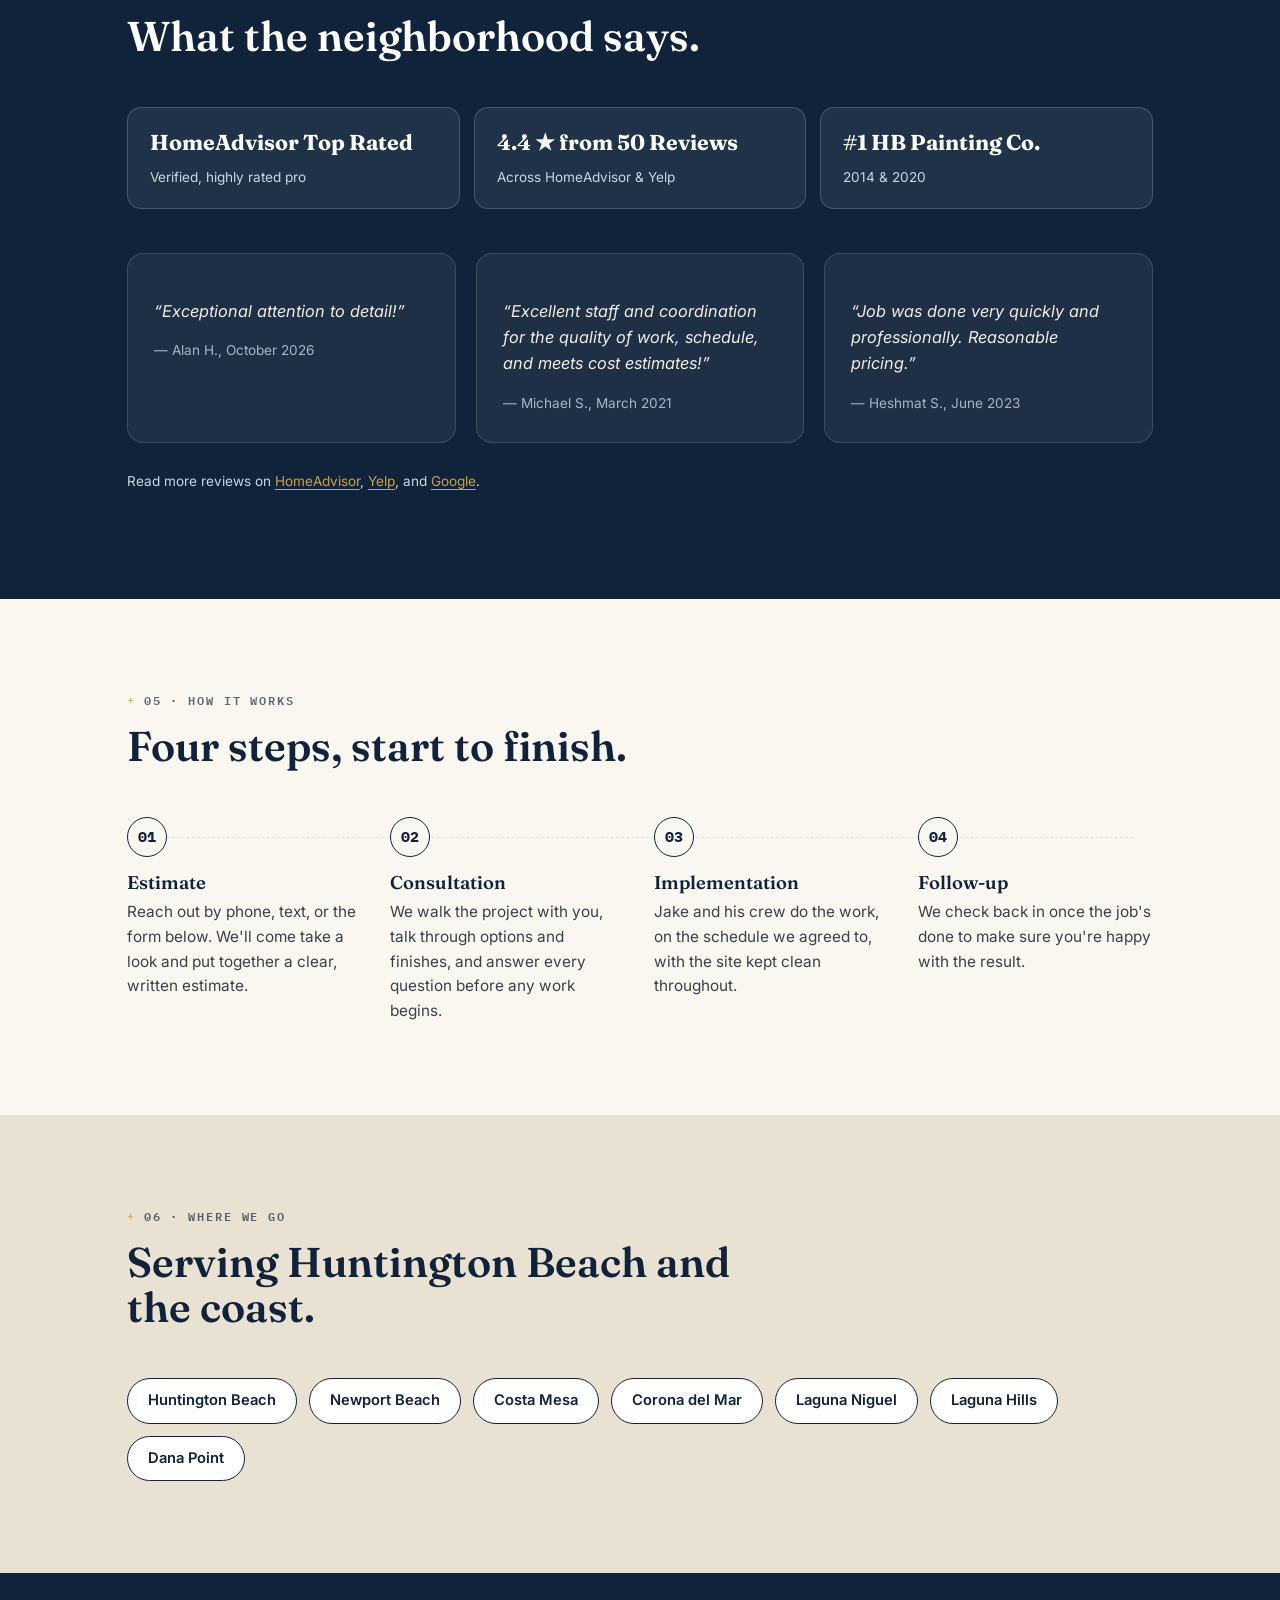
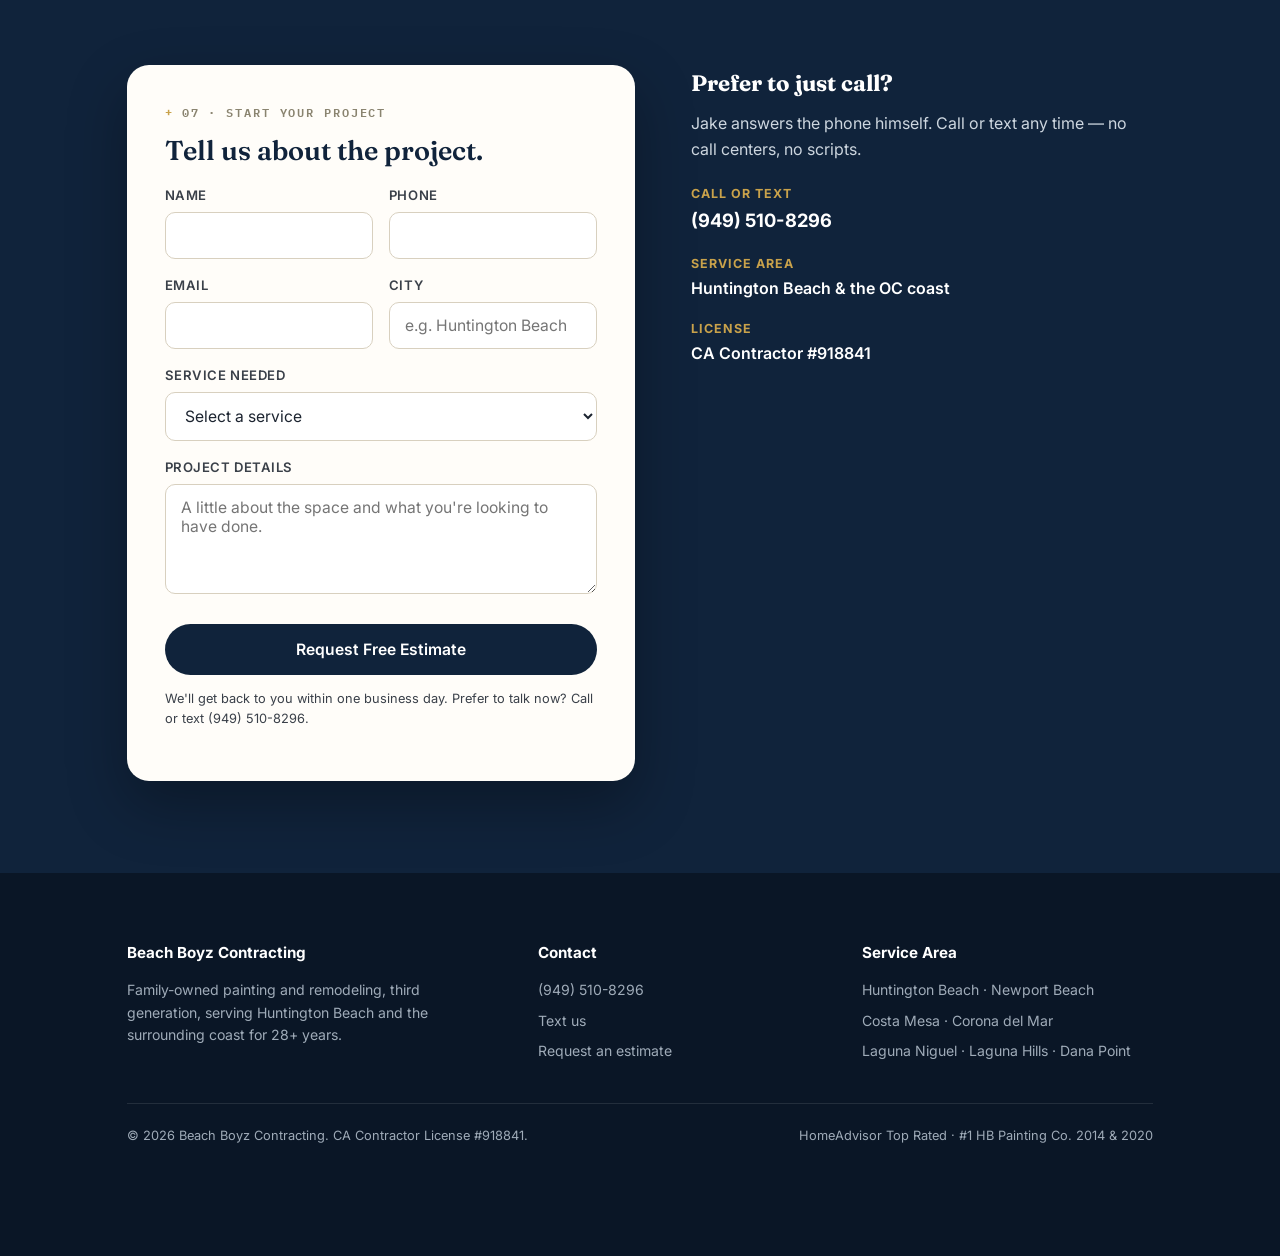
==== commit e9d36637: "Swap hero photo, fix hero-video cut-off, and de-boxify the design - Replace the hero background with" ====
--- a/sites/beach-boyz-contracting/index.html
+++ b/sites/beach-boyz-contracting/index.html
@@ -48,6 +48,7 @@
     --rule: rgba(16,35,59,0.12);
     --gold: #c9a24b;
     --mono: 'IBM Plex Mono', ui-monospace, Menlo, monospace;
+    --ease: cubic-bezier(0.22, 1, 0.36, 1);
   }
   * { box-sizing: border-box; }
   html { scroll-behavior: smooth; }
@@ -67,6 +68,11 @@
   }
   a { color: inherit; }
   img, video { max-width: 100%; display: block; }
+  .scroll-progress {
+    position: fixed; top: 0; left: 0; height: 3px; width: 100%; z-index: 60;
+    background: linear-gradient(90deg, var(--gold), #e3c477);
+    transform: scaleX(0); transform-origin: left; transition: transform 0.12s linear;
+  }
   .wrap { max-width: 1180px; margin: 0 auto; padding: 0 6vw; }
   .eyebrow {
     font-family: var(--mono);
@@ -87,23 +93,24 @@
     align-items: center;
     justify-content: center;
     gap: 8px;
-    padding: 15px 28px;
+    padding: 15px 30px;
     font-family: 'Inter', sans-serif;
     font-weight: 600;
     font-size: 0.98rem;
-    border-radius: 2px;
+    border-radius: 100px;
     text-decoration: none;
     cursor: pointer;
     border: 1.5px solid transparent;
-    transition: transform 0.15s ease, background 0.15s ease, border-color 0.15s ease, box-shadow 0.15s ease;
-  }
-  .btn:hover { transform: translateY(-2px); }
-  .btn-gold { background: var(--gold); color: #10233b; box-shadow: 0 10px 24px rgba(201,162,75,0.25); }
-  .btn-gold:hover { background: #d8b45e; }
-  .btn-ghost { background: transparent; color: #fff; border-color: rgba(255,255,255,0.55); }
-  .btn-ghost:hover { border-color: #fff; }
+    transition: transform 0.3s var(--ease), background 0.3s var(--ease), border-color 0.3s var(--ease), box-shadow 0.3s var(--ease);
+  }
+  .btn:hover { transform: translateY(-3px) scale(1.02); }
+  .btn:active { transform: translateY(-1px) scale(0.99); }
+  .btn-gold { background: var(--gold); color: #10233b; box-shadow: 0 10px 24px rgba(201,162,75,0.3); }
+  .btn-gold:hover { background: #d8b45e; box-shadow: 0 16px 34px rgba(201,162,75,0.4); }
+  .btn-ghost { background: rgba(255,255,255,0.05); color: #fff; border-color: rgba(255,255,255,0.55); backdrop-filter: blur(6px); }
+  .btn-ghost:hover { border-color: #fff; background: rgba(255,255,255,0.12); }
   .btn-navy { background: var(--navy); color: #fff; }
-  .btn-navy:hover { background: var(--navy-deep); }
+  .btn-navy:hover { background: var(--navy-deep); box-shadow: 0 14px 30px rgba(16,35,59,0.35); }
 
   /* --- Blueprint texture + framing utilities --- */
   .bp-grid-light {
@@ -172,28 +179,32 @@
   /* --- Hero --- */
   .hero {
     position: relative;
-    min-height: 94vh;
+    min-height: 90vh;
     display: flex;
-    align-items: flex-end;
+    align-items: center;
     background: var(--navy-deep);
   }
   .hero img {
-    position: absolute; inset: 0; width: 100%; height: 100%; object-fit: cover; object-position: center 35%;
+    position: absolute; inset: 0; width: 100%; height: 100%; object-fit: cover; object-position: center 38%;
+    transform: scale(1.08); will-change: transform;
   }
   .hero::after {
     content: ""; position: absolute; inset: 0;
-    background: linear-gradient(180deg, rgba(10,22,38,0.52) 0%, rgba(10,22,38,0.3) 35%, rgba(10,22,38,0.94) 100%);
-  }
-  .hero-content { position: relative; z-index: 2; color: #fff; padding: 64px 0 56px; width: 100%; }
-  .hero-content .wrap { max-width: 1180px; display: flex; align-items: flex-end; justify-content: space-between; gap: 44px; }
+    background: linear-gradient(180deg, rgba(8,17,29,0.72) 0%, rgba(8,17,29,0.6) 32%, rgba(8,17,29,0.58) 60%, rgba(8,17,29,0.95) 100%);
+  }
+  .hero-content { position: relative; z-index: 2; color: #fff; padding: 108px 0 48px; width: 100%; }
+  .hero-content .wrap { max-width: 1180px; display: flex; align-items: center; justify-content: space-between; gap: 44px; }
   .hero-text { max-width: 680px; }
   .hero-badges { display: flex; gap: 10px; flex-wrap: wrap; margin-bottom: 22px; }
   .badge {
     font-family: var(--mono);
     font-size: 0.72rem; font-weight: 600; text-transform: uppercase; letter-spacing: 0.08em;
-    background: rgba(255,255,255,0.12); border: 1px solid rgba(255,255,255,0.3);
-    padding: 7px 13px; border-radius: 2px; color: #f3efe6;
-  }
+    background: rgba(255,255,255,0.1); border: 1px solid rgba(255,255,255,0.32);
+    backdrop-filter: blur(8px);
+    padding: 8px 15px; border-radius: 100px; color: #f3efe6;
+    transition: background 0.3s var(--ease), transform 0.3s var(--ease);
+  }
+  .badge:hover { background: rgba(255,255,255,0.2); transform: translateY(-2px); }
   .hero h1 {
     color: #fff;
     font-size: clamp(2.5rem, 5.6vw, 4.3rem);
@@ -214,13 +225,13 @@
   .hero-phone {
     position: relative;
     flex-shrink: 0;
-    width: 220px;
+    width: 290px;
     aspect-ratio: 9 / 16;
-    border-radius: 30px;
-    border: 5px solid rgba(255,255,255,0.92);
+    border-radius: 34px;
+    border: 6px solid rgba(255,255,255,0.95);
     background: #000;
     overflow: hidden;
-    box-shadow: 0 26px 60px rgba(0,0,0,0.45), 0 4px 14px rgba(0,0,0,0.3);
+    box-shadow: 0 30px 70px rgba(0,0,0,0.55), 0 6px 18px rgba(0,0,0,0.35);
     transform: rotate(-3deg);
     transition: transform 0.35s ease;
   }
@@ -263,8 +274,9 @@
     color: rgba(255,255,255,0.88);
   }
   @media (max-width: 900px) {
+    .hero-content { padding-top: 84px; }
     .hero-content .wrap { flex-direction: column; align-items: flex-start; }
-    .hero-phone { align-self: center; width: 156px; margin-top: 30px; transform: rotate(-2deg); }
+    .hero-phone { align-self: center; width: 190px; margin-top: 30px; transform: rotate(-2deg); }
     .bp-corner, .bp-tag { display: none; }
   }
 
@@ -329,7 +341,13 @@
   .bg-sand { background: var(--sand); }
 
   /* --- Services --- */
-  .service-groups { display: grid; grid-template-columns: repeat(auto-fit, minmax(300px, 1fr)); gap: 36px; }
+  .service-groups { display: grid; grid-template-columns: repeat(auto-fit, minmax(300px, 1fr)); gap: 24px; }
+  .service-group {
+    background: rgba(255,255,255,0.55); border: 1px solid rgba(16,35,59,0.06);
+    border-radius: 18px; padding: 28px 26px;
+    transition: transform 0.3s var(--ease), box-shadow 0.3s var(--ease), background 0.3s var(--ease);
+  }
+  .service-group:hover { transform: translateY(-5px); box-shadow: 0 18px 38px rgba(16,35,59,0.1); background: #fff; }
   .service-group h3 { font-size: 1.25rem; font-weight: 600; margin-bottom: 16px; padding-bottom: 12px; border-bottom: 1.5px dashed #b8935f; }
   .service-group ul { list-style: none; margin: 0; padding: 0; }
   .service-group li {
@@ -343,9 +361,14 @@
 
   /* --- Gallery --- */
   .gallery { display: grid; grid-template-columns: repeat(auto-fit, minmax(260px, 1fr)); gap: 22px; }
-  .gallery figure { margin: 0; background: #fff; overflow: hidden; border-radius: 3px; box-shadow: 0 6px 24px rgba(16,35,59,0.08); }
-  .gallery img { width: 100%; height: 330px; object-fit: cover; transition: transform 0.4s ease; }
-  .gallery figure:hover img { transform: scale(1.04); }
+  .gallery figure {
+    margin: 0; background: #fff; overflow: hidden; border-radius: 16px;
+    box-shadow: 0 6px 24px rgba(16,35,59,0.08);
+    transition: transform 0.4s var(--ease), box-shadow 0.4s var(--ease);
+  }
+  .gallery figure:hover { transform: translateY(-6px); box-shadow: 0 20px 44px rgba(16,35,59,0.18); }
+  .gallery img { width: 100%; height: 330px; object-fit: cover; transition: transform 0.5s var(--ease); }
+  .gallery figure:hover img { transform: scale(1.06); }
   .gallery figcaption { padding: 16px 18px; font-size: 0.92rem; color: var(--charcoal); }
   .gallery figcaption strong { display: block; color: var(--navy); font-size: 0.98rem; margin-bottom: 2px; }
   .gallery .reveal:nth-child(2) { transition-delay: 100ms; }
@@ -353,7 +376,8 @@
 
   /* --- About --- */
   .about-grid { display: grid; grid-template-columns: 300px 1fr; gap: 52px; align-items: center; }
-  .about-grid img { width: 100%; aspect-ratio: 1/1; object-fit: cover; border-radius: 4px; box-shadow: 0 16px 40px rgba(16,35,59,0.18); }
+  .about-grid img { width: 100%; aspect-ratio: 1/1; object-fit: cover; border-radius: 20px; box-shadow: 0 16px 40px rgba(16,35,59,0.18); transition: transform 0.5s var(--ease); }
+  .about-grid img:hover { transform: scale(1.03) rotate(-1deg); }
   .about-stats { display: flex; gap: 32px; margin: 26px 0; flex-wrap: wrap; }
   .about-stats div strong { display: block; font-family: var(--mono); font-size: 1.9rem; color: var(--navy); font-weight: 700; }
   .about-stats div span { font-size: 0.78rem; text-transform: uppercase; letter-spacing: 0.06em; color: var(--charcoal); }
@@ -371,15 +395,19 @@
   .recognition-strip { display: flex; gap: 14px; flex-wrap: wrap; margin-bottom: 44px; }
   .rec-badge {
     background: rgba(255,255,255,0.07); border: 1px solid rgba(255,255,255,0.18);
-    padding: 16px 20px; border-radius: 3px; flex: 1 1 220px; min-width: 200px;
-  }
+    padding: 18px 22px; border-radius: 14px; flex: 1 1 220px; min-width: 200px;
+    transition: transform 0.3s var(--ease), background 0.3s var(--ease);
+  }
+  .rec-badge:hover { transform: translateY(-4px); background: rgba(255,255,255,0.11); }
   .rec-badge strong { display: block; font-family: 'Fraunces', serif; font-size: 1.35rem; margin-bottom: 4px; }
   .rec-badge span { font-size: 0.85rem; color: #cdd6df; }
   .testi-grid { display: grid; grid-template-columns: repeat(auto-fit, minmax(260px, 1fr)); gap: 20px; }
   .testi {
     background: rgba(255,255,255,0.06); border: 1px solid rgba(255,255,255,0.14);
-    border-radius: 3px; padding: 26px 24px;
-  }
+    border-radius: 16px; padding: 28px 26px;
+    transition: transform 0.3s var(--ease), background 0.3s var(--ease);
+  }
+  .testi:hover { transform: translateY(-4px); background: rgba(255,255,255,0.1); }
   .testi p { font-size: 1.02rem; color: #f1ede3; font-style: italic; }
   .testi footer { margin-top: 16px; font-size: 0.85rem; color: #aab6c2; font-style: normal; }
   .testi-grid .reveal:nth-child(2) { transition-delay: 100ms; }
@@ -395,12 +423,15 @@
     border-top: 1.5px dashed var(--rule); z-index: 0;
   }
   .process-grid { display: grid; grid-template-columns: repeat(auto-fit, minmax(220px, 1fr)); gap: 28px; position: relative; z-index: 1; }
-  .process-step { padding-top: 0; }
+  .process-step { padding-top: 0; transition: transform 0.3s var(--ease); }
+  .process-step:hover { transform: translateY(-5px); }
   .process-step .step-num {
     width: 40px; height: 40px; border-radius: 50%; background: var(--paper); border: 1.5px solid var(--navy);
     color: var(--navy); font-family: var(--mono); font-weight: 700; font-size: 0.95rem;
     display: flex; align-items: center; justify-content: center; margin-bottom: 16px;
-  }
+    transition: transform 0.3s var(--ease), background 0.3s var(--ease), color 0.3s var(--ease);
+  }
+  .process-step:hover .step-num { background: var(--navy); color: #fff; transform: scale(1.1); }
   .process-step h3 { font-size: 1.15rem; font-weight: 600; margin-bottom: 8px; }
   .process-step p { color: var(--charcoal); font-size: 0.96rem; margin: 0; }
   .process-grid .reveal:nth-child(2) { transition-delay: 90ms; }
@@ -412,24 +443,27 @@
   .area-pills { display: flex; flex-wrap: wrap; gap: 12px; }
   .area-pill {
     background: #fff; border: 1.5px solid var(--navy); color: var(--navy); font-weight: 600;
-    padding: 10px 20px; border-radius: 30px; font-size: 0.92rem;
-  }
+    padding: 10px 20px; border-radius: 30px; font-size: 0.92rem; display: inline-block;
+    transition: transform 0.3s var(--ease), background 0.3s var(--ease), color 0.3s var(--ease);
+  }
+  .area-pill:hover { background: var(--navy); color: #fff; transform: translateY(-3px); }
 
   /* --- Form --- */
   .form-section { background: var(--navy); color: #fff; }
   .form-grid { display: grid; grid-template-columns: 1.1fr 1fr; gap: 56px; align-items: flex-start; }
   .form-card {
-    background: var(--warm-white); color: var(--ink); border-radius: 4px; padding: 36px;
+    background: var(--warm-white); color: var(--ink); border-radius: 22px; padding: 38px;
     box-shadow: 0 24px 60px rgba(0,0,0,0.3);
   }
   .form-row { display: grid; grid-template-columns: 1fr 1fr; gap: 16px; margin-bottom: 16px; }
   .form-row.single { grid-template-columns: 1fr; }
   label { display: block; font-size: 0.82rem; font-weight: 600; text-transform: uppercase; letter-spacing: 0.04em; color: var(--charcoal); margin-bottom: 6px; }
   input, select, textarea {
-    width: 100%; padding: 13px 14px; border: 1.5px solid #d8d0bf; border-radius: 2px;
+    width: 100%; padding: 13px 15px; border: 1.5px solid #d8d0bf; border-radius: 10px;
     font-family: 'Inter', sans-serif; font-size: 0.98rem; background: #fff; color: var(--ink);
-  }
-  input:focus, select:focus, textarea:focus { outline: none; border-color: var(--navy); }
+    transition: border-color 0.25s var(--ease), box-shadow 0.25s var(--ease);
+  }
+  input:focus, select:focus, textarea:focus { outline: none; border-color: var(--navy); box-shadow: 0 0 0 4px rgba(16,35,59,0.08); }
   textarea { min-height: 110px; resize: vertical; }
   .hp-field { position: absolute; left: -9999px; width: 1px; height: 1px; overflow: hidden; }
   .form-submit { width: 100%; margin-top: 6px; }
@@ -465,6 +499,8 @@
 </head>
 <body>
 
+<div class="scroll-progress" id="scrollProgress" aria-hidden="true"></div>
+
 <nav class="site-nav">
   <div class="wrap">
     <a class="brand" href="#top">Beach Boyz <span>Contracting</span></a>
@@ -496,7 +532,7 @@
           <span class="badge">28+ Years in Business</span>
           <span class="badge">Lic. #918841</span>
         </div>
-        <h1>Painting and remodeling done right, by a family that's been doing it for three generations.</h1>
+        <h1>3 Generations.<br>Painting &amp; Remodeling done right.</h1>
         <p class="lede">Jake Vincent and his son serve Huntington Beach and the surrounding coast with honest estimates, clean work, and a company that still answers the phone.</p>
         <div class="hero-ctas">
           <a class="btn btn-gold" href="#estimate">Get a Free Estimate</a>
@@ -846,9 +882,60 @@
     });
   }
 
+  const reduceMotion = window.matchMedia('(prefers-reduced-motion: reduce)').matches;
+
+  // --- Scroll progress bar + hero parallax ---
+  const progressBar = document.getElementById('scrollProgress');
+  const heroImg = document.querySelector('.hero img');
+  let ticking = false;
+  function onScrollFrame() {
+    const scrollTop = window.scrollY;
+    const docHeight = document.documentElement.scrollHeight - window.innerHeight;
+    const pct = docHeight > 0 ? Math.min(scrollTop / docHeight, 1) : 0;
+    if (progressBar) progressBar.style.transform = `scaleX(${pct})`;
+    if (heroImg && !reduceMotion) {
+      const y = Math.min(scrollTop * 0.16, 90);
+      heroImg.style.transform = `translateY(${y}px) scale(1.08)`;
+    }
+    ticking = false;
+  }
+  window.addEventListener('scroll', () => {
+    if (!ticking) { requestAnimationFrame(onScrollFrame); ticking = true; }
+  }, { passive: true });
+  onScrollFrame();
+
+  // --- Count-up stats ---
+  const statEls = document.querySelectorAll('.about-stats strong');
+  if (statEls.length && !reduceMotion && 'IntersectionObserver' in window) {
+    const countUp = (el) => {
+      const match = el.textContent.trim().match(/^(\d+)(.*)$/);
+      if (!match) return;
+      const target = parseInt(match[1], 10);
+      const suffix = match[2];
+      const start = performance.now();
+      const dur = 900;
+      const step = (now) => {
+        const p = Math.min((now - start) / dur, 1);
+        const eased = 1 - Math.pow(1 - p, 3);
+        el.textContent = Math.round(target * eased) + suffix;
+        if (p < 1) requestAnimationFrame(step);
+        else el.textContent = target + suffix;
+      };
+      requestAnimationFrame(step);
+    };
+    const statsObserver = new IntersectionObserver((entries) => {
+      entries.forEach((entry) => {
+        if (entry.isIntersecting) {
+          statEls.forEach(countUp);
+          statsObserver.disconnect();
+        }
+      });
+    }, { threshold: 0.4 });
+    statsObserver.observe(document.querySelector('.about-stats'));
+  }
+
   // --- Scroll reveal ---
   const revealEls = document.querySelectorAll('.reveal');
-  const reduceMotion = window.matchMedia('(prefers-reduced-motion: reduce)').matches;
   if (reduceMotion || !('IntersectionObserver' in window)) {
     revealEls.forEach((el) => el.classList.add('in-view'));
   } else {
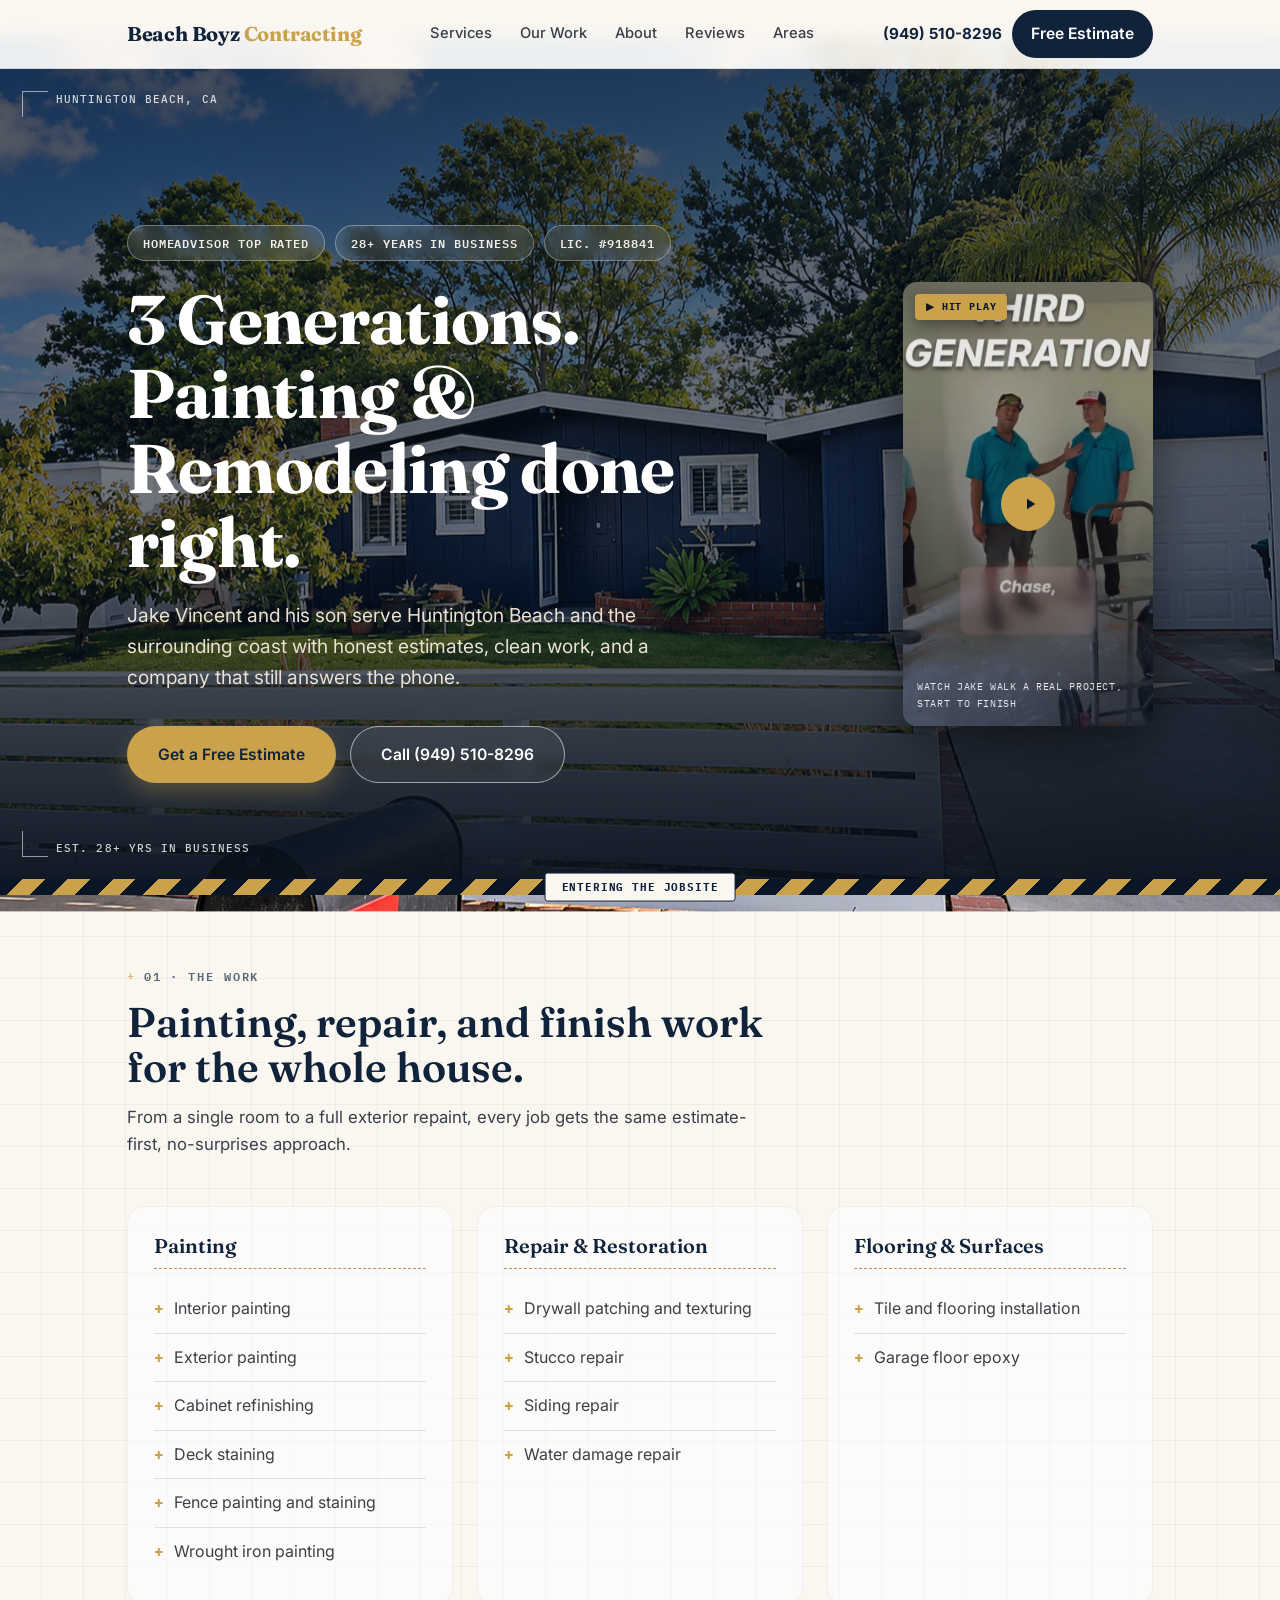
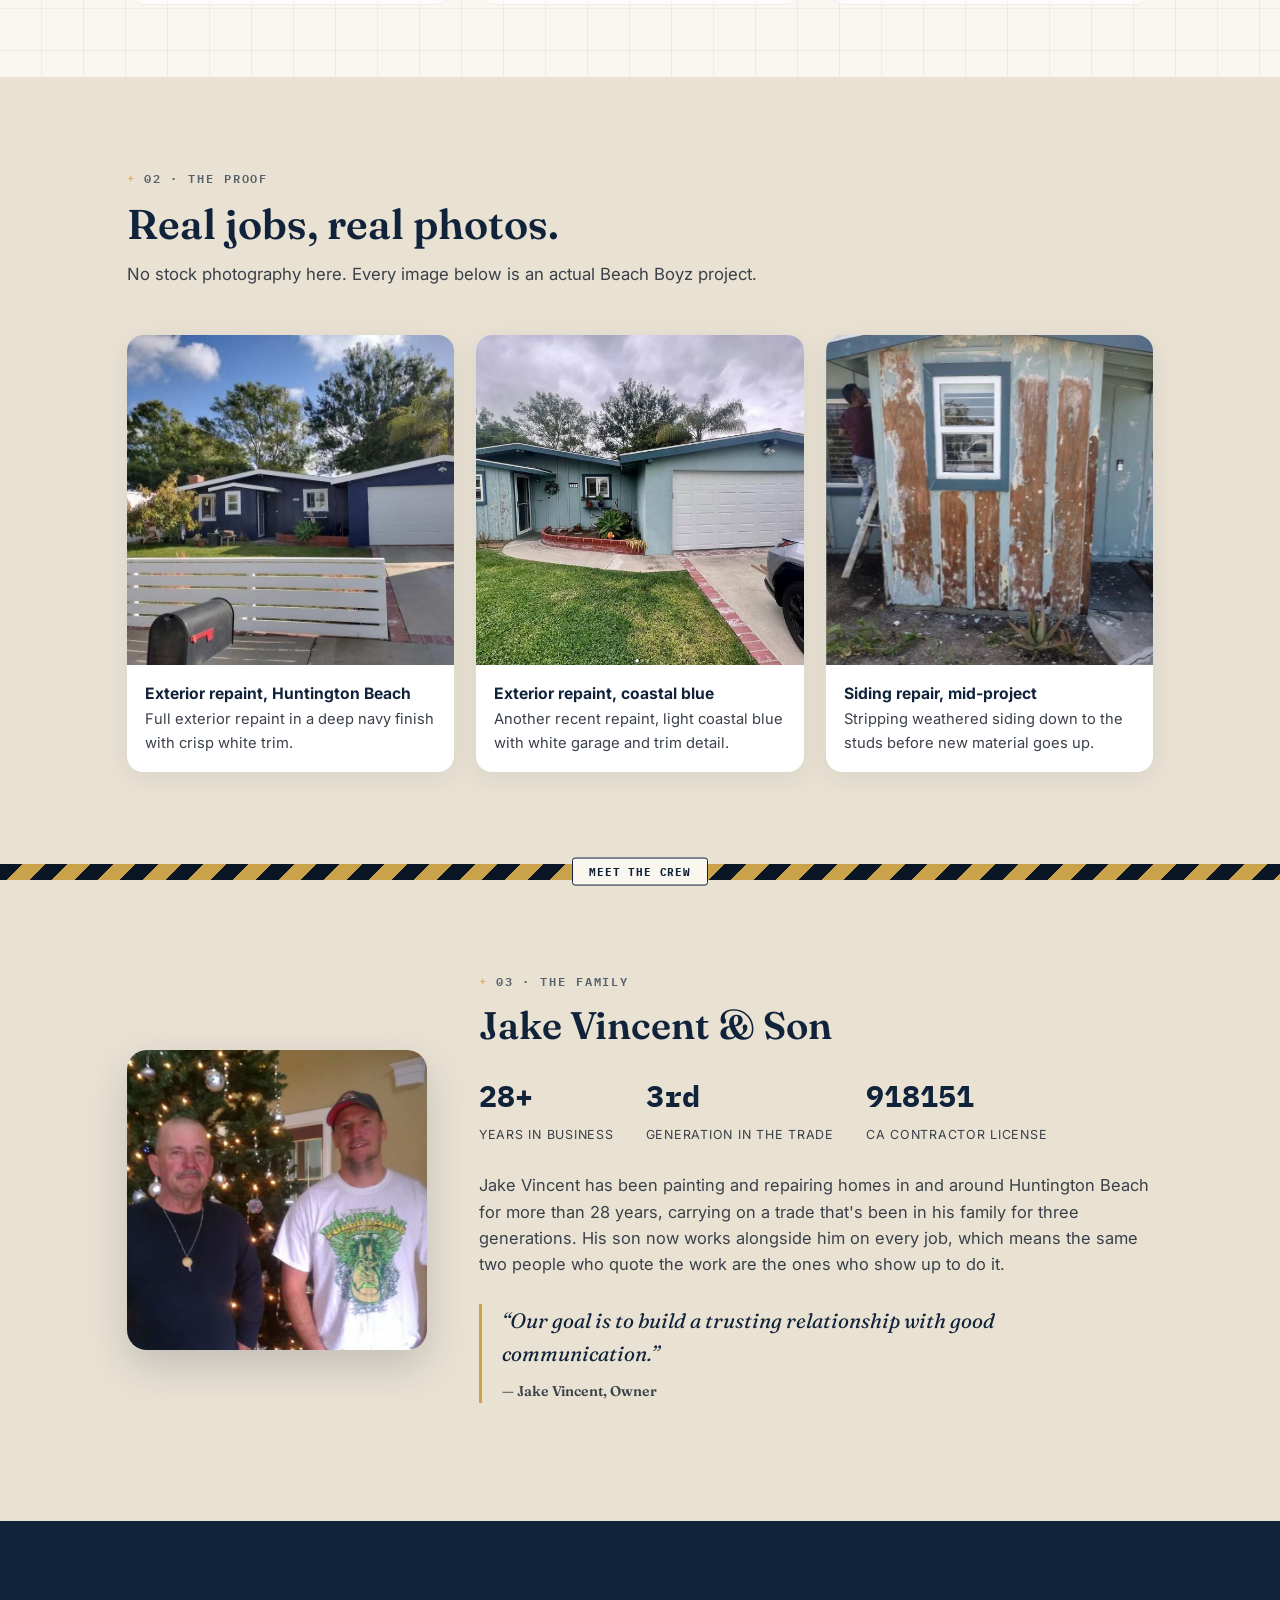
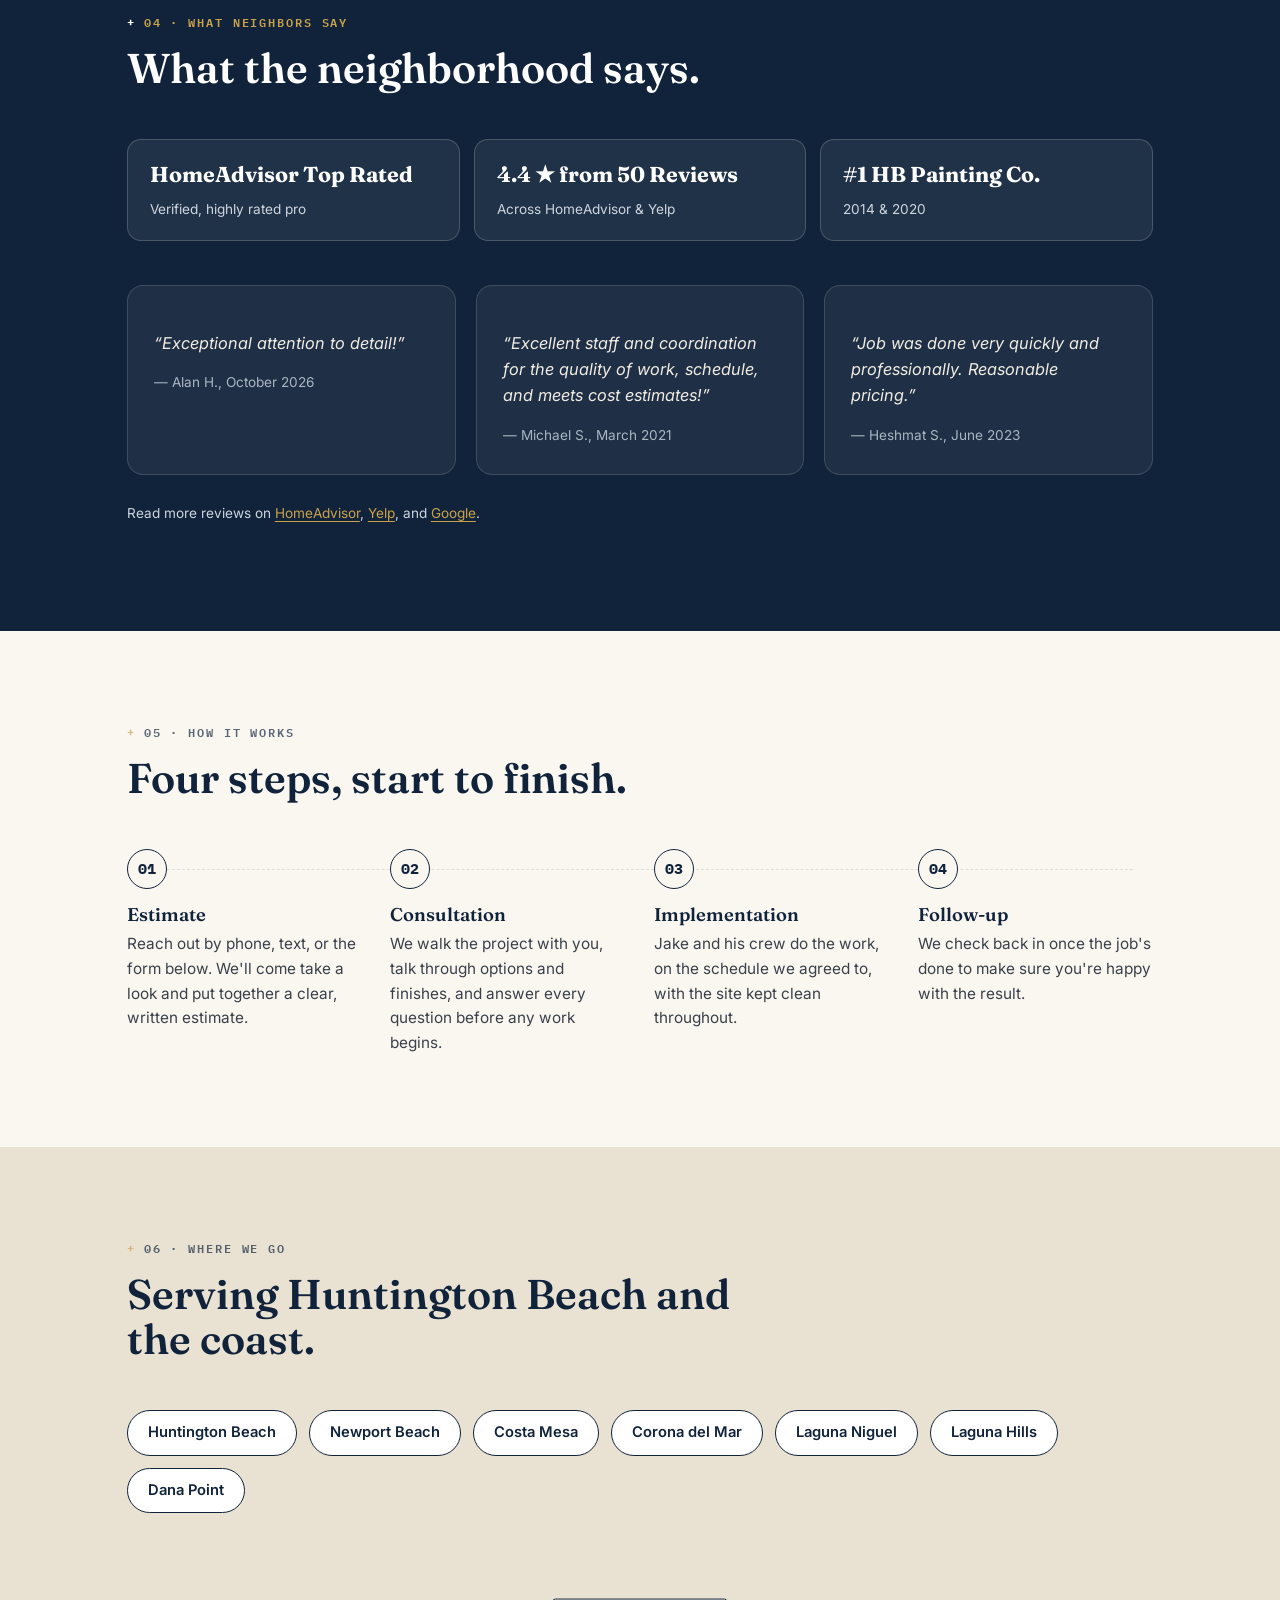
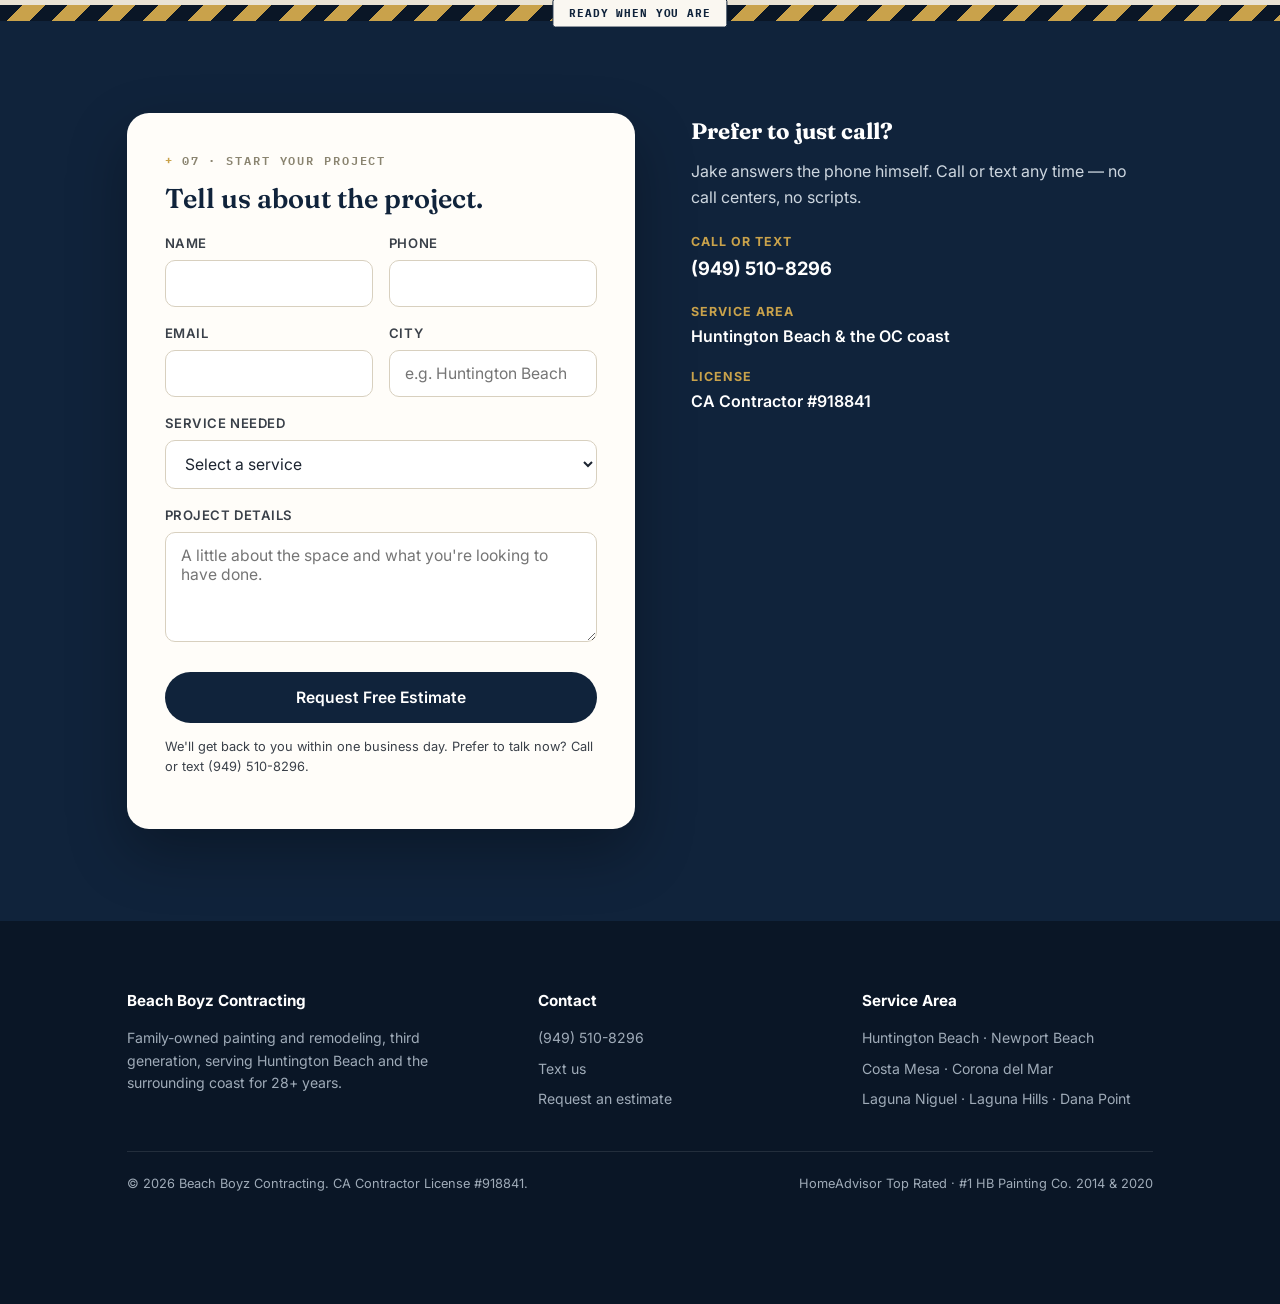
==== commit 25b601e2: "Simplify hero video player and add construction-site caution strips Hero phone card was getting cut " ====
--- a/sites/beach-boyz-contracting/index.html
+++ b/sites/beach-boyz-contracting/index.html
@@ -69,9 +69,23 @@
   a { color: inherit; }
   img, video { max-width: 100%; display: block; }
   .scroll-progress {
-    position: fixed; top: 0; left: 0; height: 3px; width: 100%; z-index: 60;
-    background: linear-gradient(90deg, var(--gold), #e3c477);
+    position: fixed; top: 0; left: 0; height: 4px; width: 100%; z-index: 60;
+    background:
+      repeating-linear-gradient(90deg, rgba(16,35,59,0.4) 0 2px, transparent 2px 24px),
+      linear-gradient(90deg, var(--gold), #e3c477);
     transform: scaleX(0); transform-origin: left; transition: transform 0.12s linear;
+  }
+
+  /* --- Caution-strip zone dividers --- */
+  .caution-strip {
+    position: relative; height: 16px;
+    background: repeating-linear-gradient(135deg, var(--navy-deep) 0 16px, var(--gold) 16px 32px);
+  }
+  .caution-strip span {
+    position: absolute; top: 50%; left: 50%; transform: translate(-50%, -50%);
+    background: var(--paper); color: var(--navy); font-family: var(--mono); font-size: 0.66rem; font-weight: 700;
+    text-transform: uppercase; letter-spacing: 0.08em; padding: 5px 16px; border: 1.5px solid var(--navy);
+    border-radius: 3px; white-space: nowrap;
   }
   .wrap { max-width: 1180px; margin: 0 auto; padding: 0 6vw; }
   .eyebrow {
@@ -225,26 +239,18 @@
   .hero-phone {
     position: relative;
     flex-shrink: 0;
-    width: 290px;
+    width: 250px;
     aspect-ratio: 9 / 16;
-    border-radius: 34px;
-    border: 6px solid rgba(255,255,255,0.95);
+    border-radius: 14px;
     background: #000;
     overflow: hidden;
-    box-shadow: 0 30px 70px rgba(0,0,0,0.55), 0 6px 18px rgba(0,0,0,0.35);
-    transform: rotate(-3deg);
-    transition: transform 0.35s ease;
-  }
-  .hero-phone:hover { transform: rotate(0deg) translateY(-4px); }
-  .hero-phone .notch {
-    position: absolute; top: 8px; left: 50%; transform: translateX(-50%);
-    width: 56px; height: 14px; background: rgba(0,0,0,0.85); border-radius: 10px; z-index: 4;
+    box-shadow: 0 20px 50px rgba(0,0,0,0.45);
   }
   .hp-badge {
-    position: absolute; top: -15px; left: 50%; transform: translateX(-50%) rotate(-4deg);
-    background: var(--gold); color: var(--navy-deep); font-family: var(--mono); font-size: 0.66rem; font-weight: 700;
-    letter-spacing: 0.08em; text-transform: uppercase; padding: 6px 13px; border-radius: 3px;
-    box-shadow: 0 8px 18px rgba(0,0,0,0.35); z-index: 5; white-space: nowrap;
+    position: absolute; top: 12px; left: 12px;
+    background: var(--gold); color: var(--navy-deep); font-family: var(--mono); font-size: 0.64rem; font-weight: 700;
+    letter-spacing: 0.08em; text-transform: uppercase; padding: 5px 11px; border-radius: 4px;
+    box-shadow: 0 6px 14px rgba(0,0,0,0.35); z-index: 5; white-space: nowrap;
     animation: hpFlash 1.3s steps(2, jump-none) infinite;
   }
   @keyframes hpFlash { 50% { opacity: 0.3; } }
@@ -253,30 +259,31 @@
   .hp-play {
     position: absolute; inset: 0; width: 100%; height: 100%;
     display: flex; align-items: center; justify-content: center;
-    background: linear-gradient(180deg, rgba(10,22,38,0.08) 0%, rgba(10,22,38,0.1) 55%, rgba(10,22,38,0.55) 100%);
+    background: linear-gradient(180deg, rgba(10,22,38,0.1) 0%, rgba(10,22,38,0.08) 55%, rgba(10,22,38,0.5) 100%);
     border: none; cursor: pointer; padding: 0; z-index: 3;
   }
   .hp-play .ring {
-    width: 58px; height: 58px; border-radius: 50%; background: var(--gold);
+    width: 54px; height: 54px; border-radius: 50%; background: var(--gold);
     display: flex; align-items: center; justify-content: center;
     box-shadow: 0 0 0 0 rgba(201,162,75,0.6);
     animation: hpPulse 1.8s ease-out infinite;
   }
-  .hp-play svg { width: 20px; height: 20px; fill: var(--navy-deep); margin-left: 3px; }
+  .hp-play svg { width: 18px; height: 18px; fill: var(--navy-deep); margin-left: 3px; }
   @keyframes hpPulse {
     0% { box-shadow: 0 0 0 0 rgba(201,162,75,0.55); }
     70% { box-shadow: 0 0 0 20px rgba(201,162,75,0); }
     100% { box-shadow: 0 0 0 0 rgba(201,162,75,0); }
   }
   .hp-caption {
-    position: absolute; left: 0; right: 0; bottom: 0; z-index: 3; padding: 14px 14px 16px;
-    font-family: var(--mono); font-size: 0.66rem; letter-spacing: 0.06em; text-transform: uppercase;
+    position: absolute; left: 0; right: 0; bottom: 0; z-index: 3; padding: 12px 14px 14px;
+    font-family: var(--mono); font-size: 0.64rem; letter-spacing: 0.06em; text-transform: uppercase;
     color: rgba(255,255,255,0.88);
   }
   @media (max-width: 900px) {
-    .hero-content { padding-top: 84px; }
-    .hero-content .wrap { flex-direction: column; align-items: flex-start; }
-    .hero-phone { align-self: center; width: 190px; margin-top: 30px; transform: rotate(-2deg); }
+    .hero { min-height: auto; }
+    .hero-content { padding: 76px 0 36px; }
+    .hero-content .wrap { flex-direction: column; align-items: flex-start; gap: 0; }
+    .hero-phone { align-self: center; width: 170px; margin-top: 28px; }
     .bp-corner, .bp-tag { display: none; }
   }
 
@@ -542,7 +549,6 @@
 
       <div class="hero-phone" id="heroPhone">
         <span class="hp-badge">&#9654; Hit Play</span>
-        <span class="notch" aria-hidden="true"></span>
         <div class="hp-media" id="hpMedia">
           <img src="img/walkthrough-poster.jpg" alt="Preview frame from the Beach Boyz Contracting project walkthrough video">
           <button class="hp-play" id="hpPlayBtn" aria-label="Play the Beach Boyz Contracting project walkthrough video" type="button">
@@ -586,6 +592,8 @@
 
 <main>
 
+  <div class="caution-strip"><span>Entering the Jobsite</span></div>
+
   <section id="services" class="tight bp-grid-light">
     <div class="wrap">
       <div class="section-head reveal">
@@ -648,6 +656,8 @@
       </div>
     </div>
   </section>
+
+  <div class="caution-strip"><span>Meet the Crew</span></div>
 
   <section id="about" class="bg-sand bp-grid-light">
     <div class="wrap">
@@ -739,6 +749,8 @@
       </div>
     </div>
   </section>
+
+  <div class="caution-strip"><span>Ready When You Are</span></div>
 
   <section id="estimate" class="form-section bp-grid-dark">
     <div class="wrap">
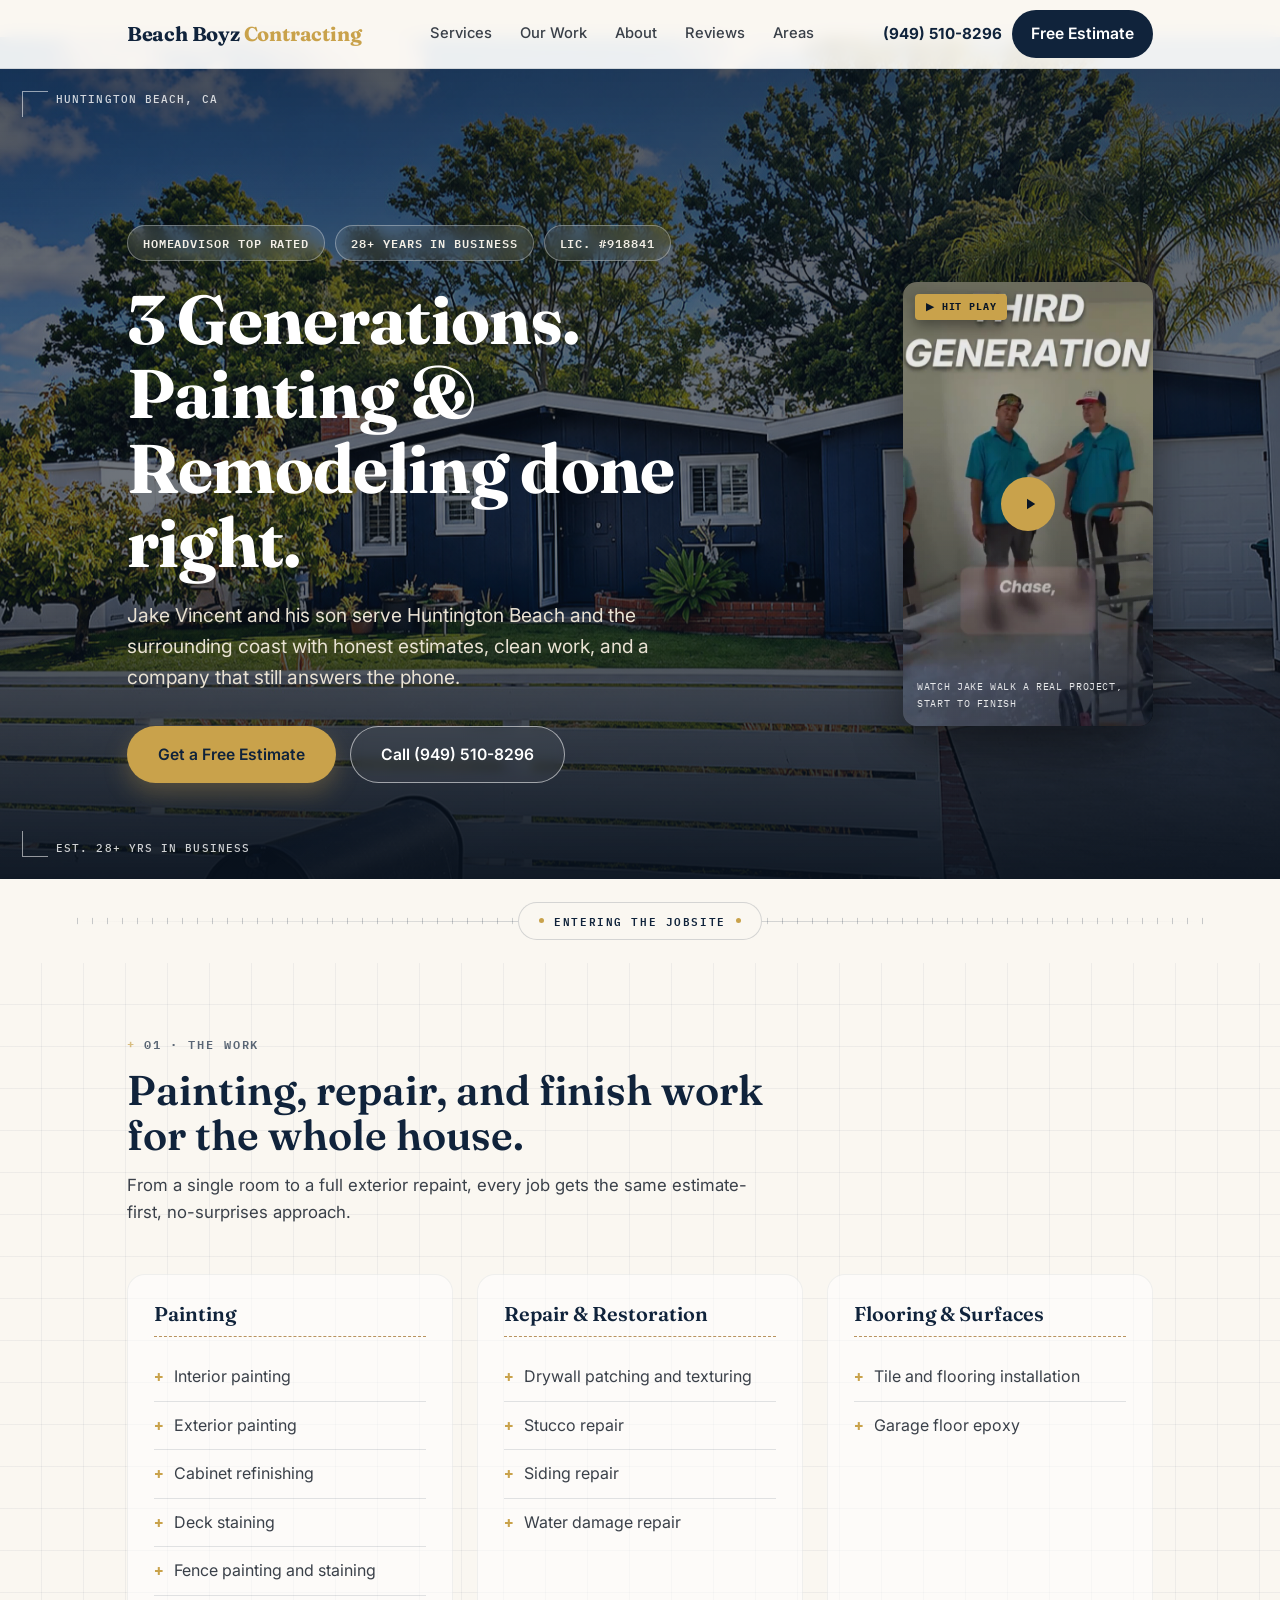
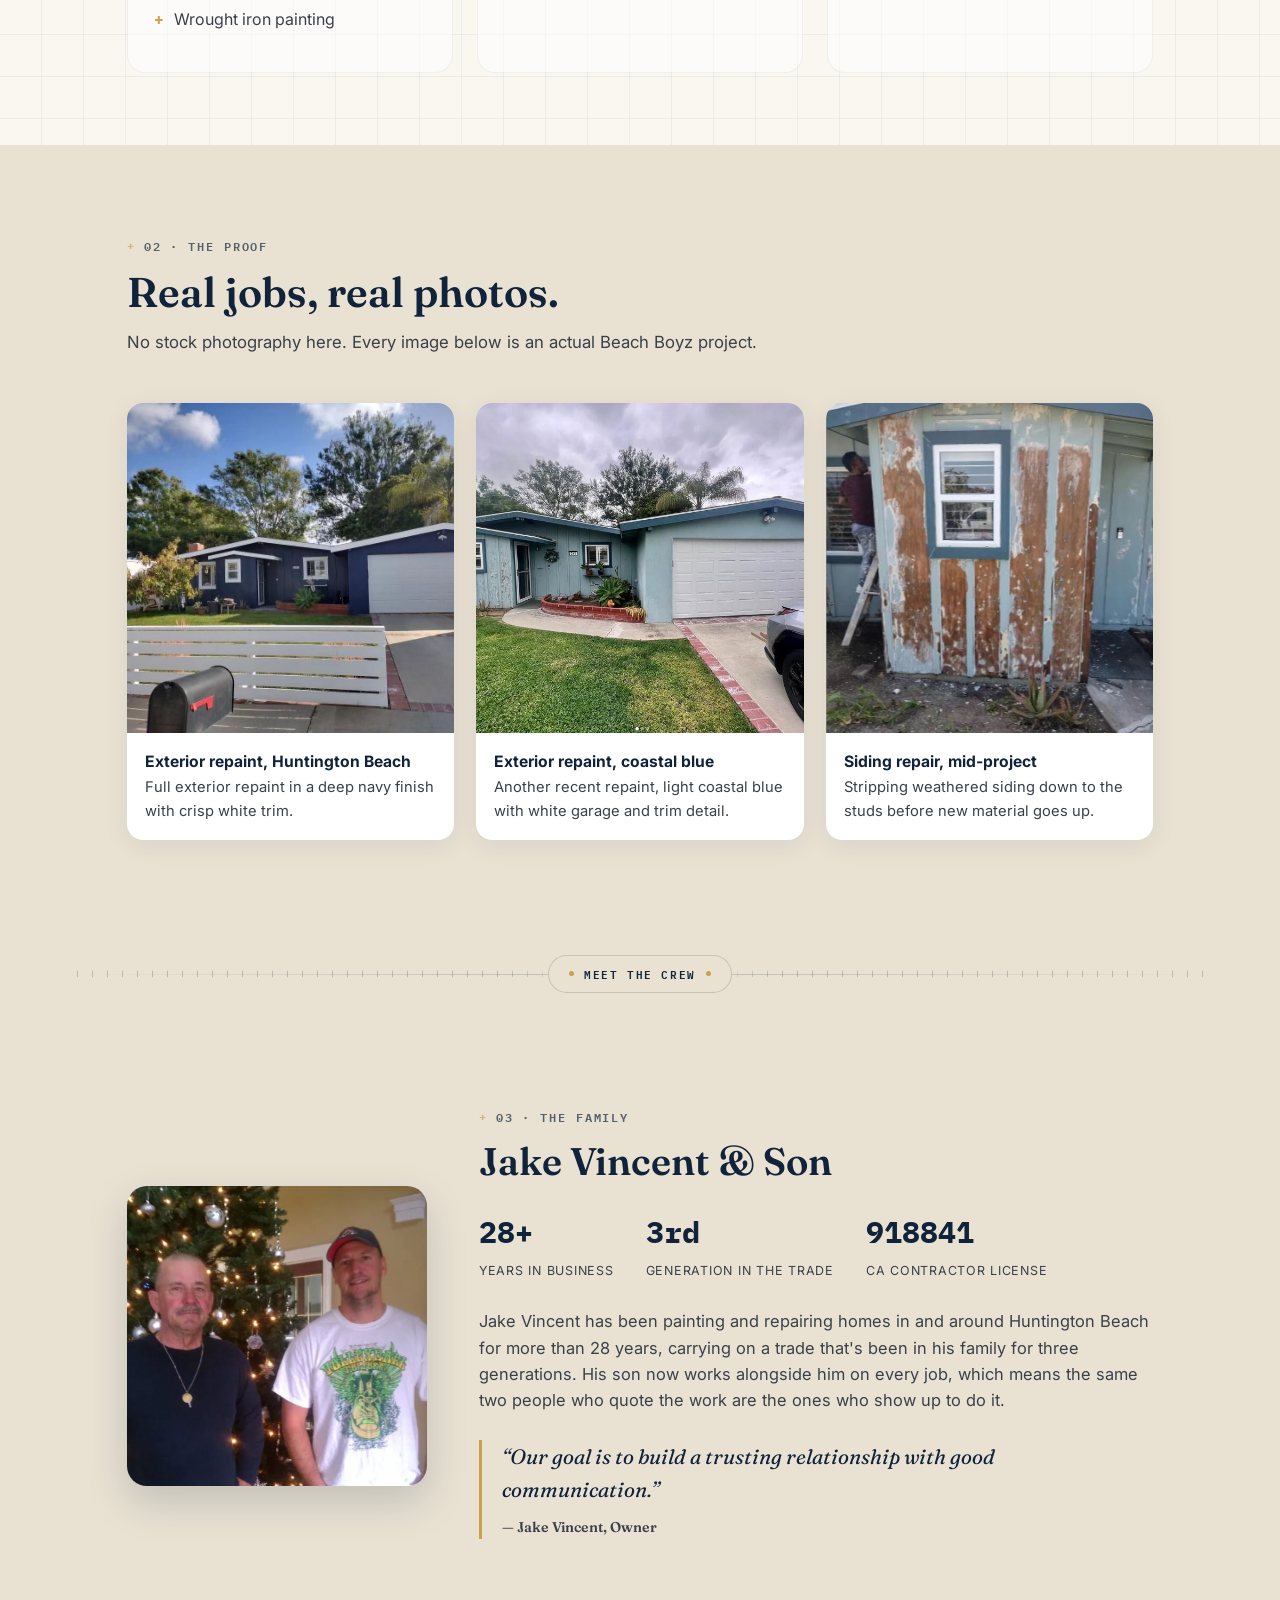
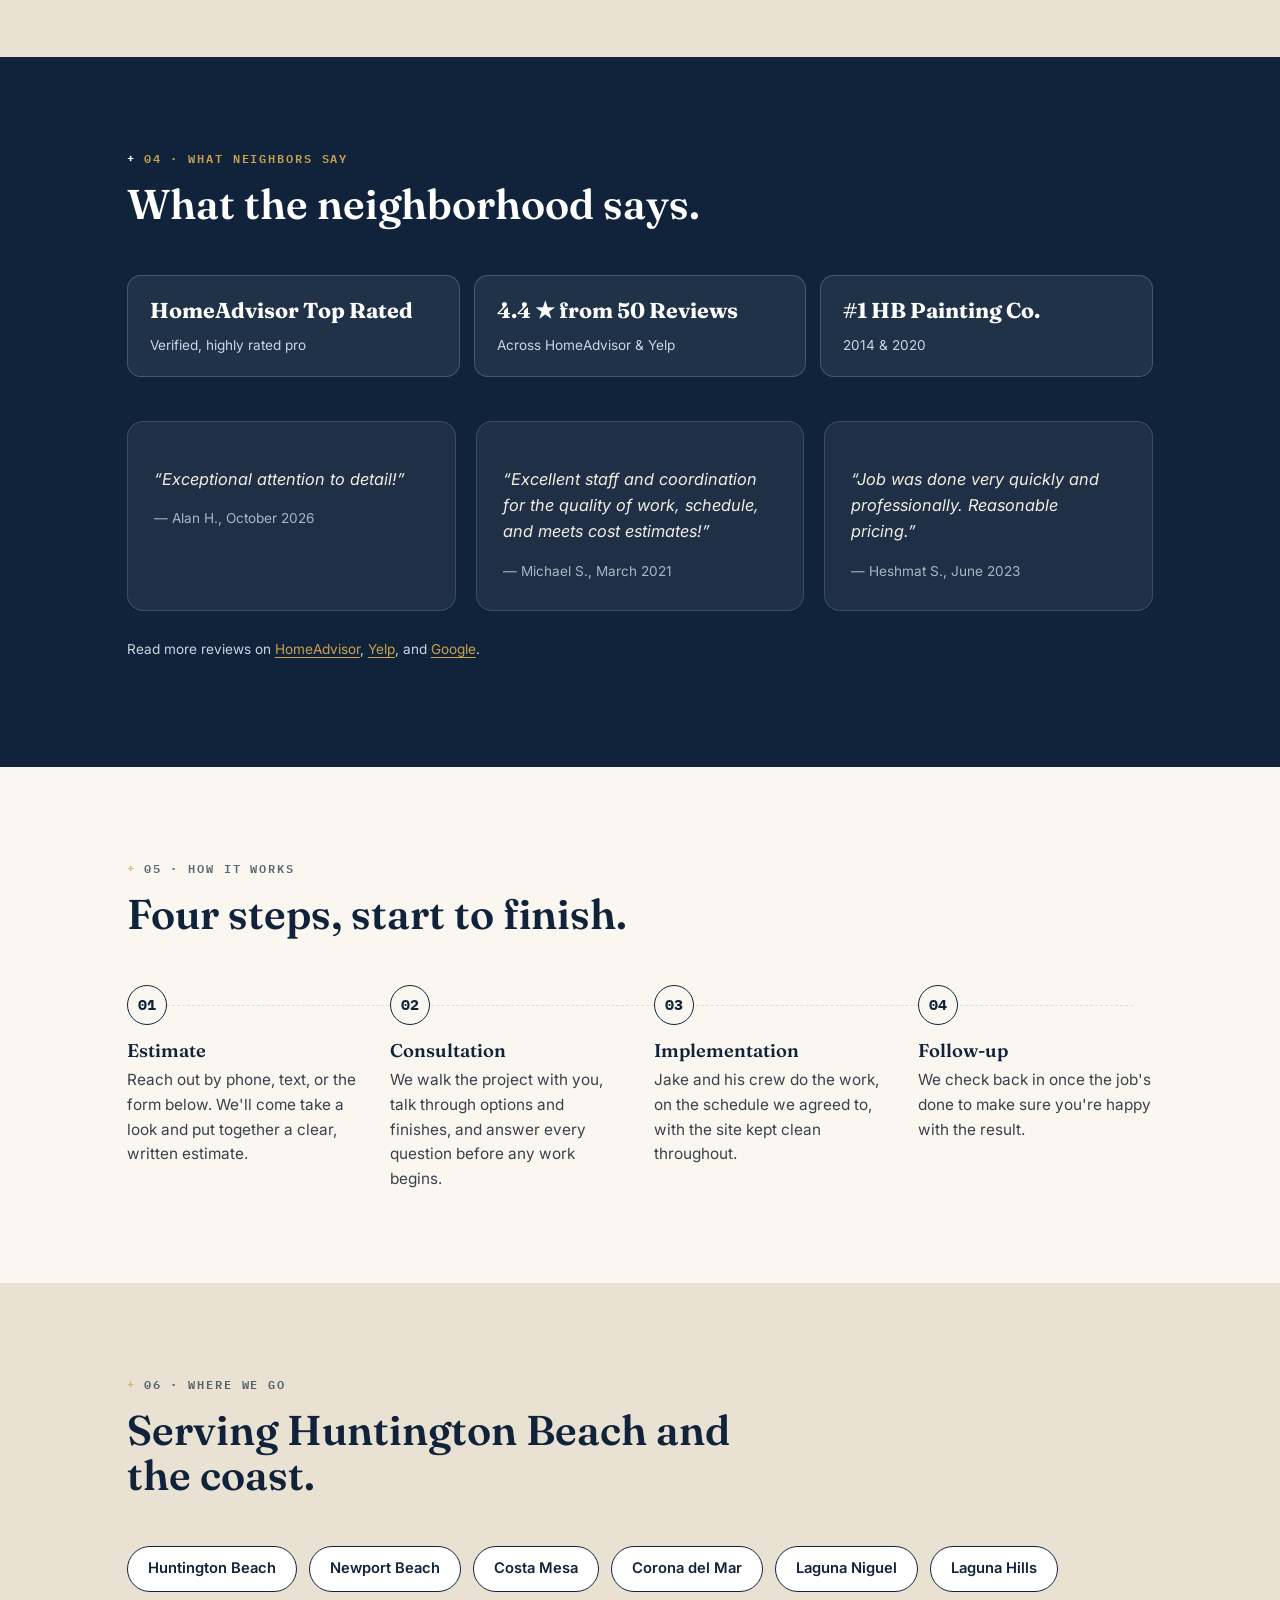
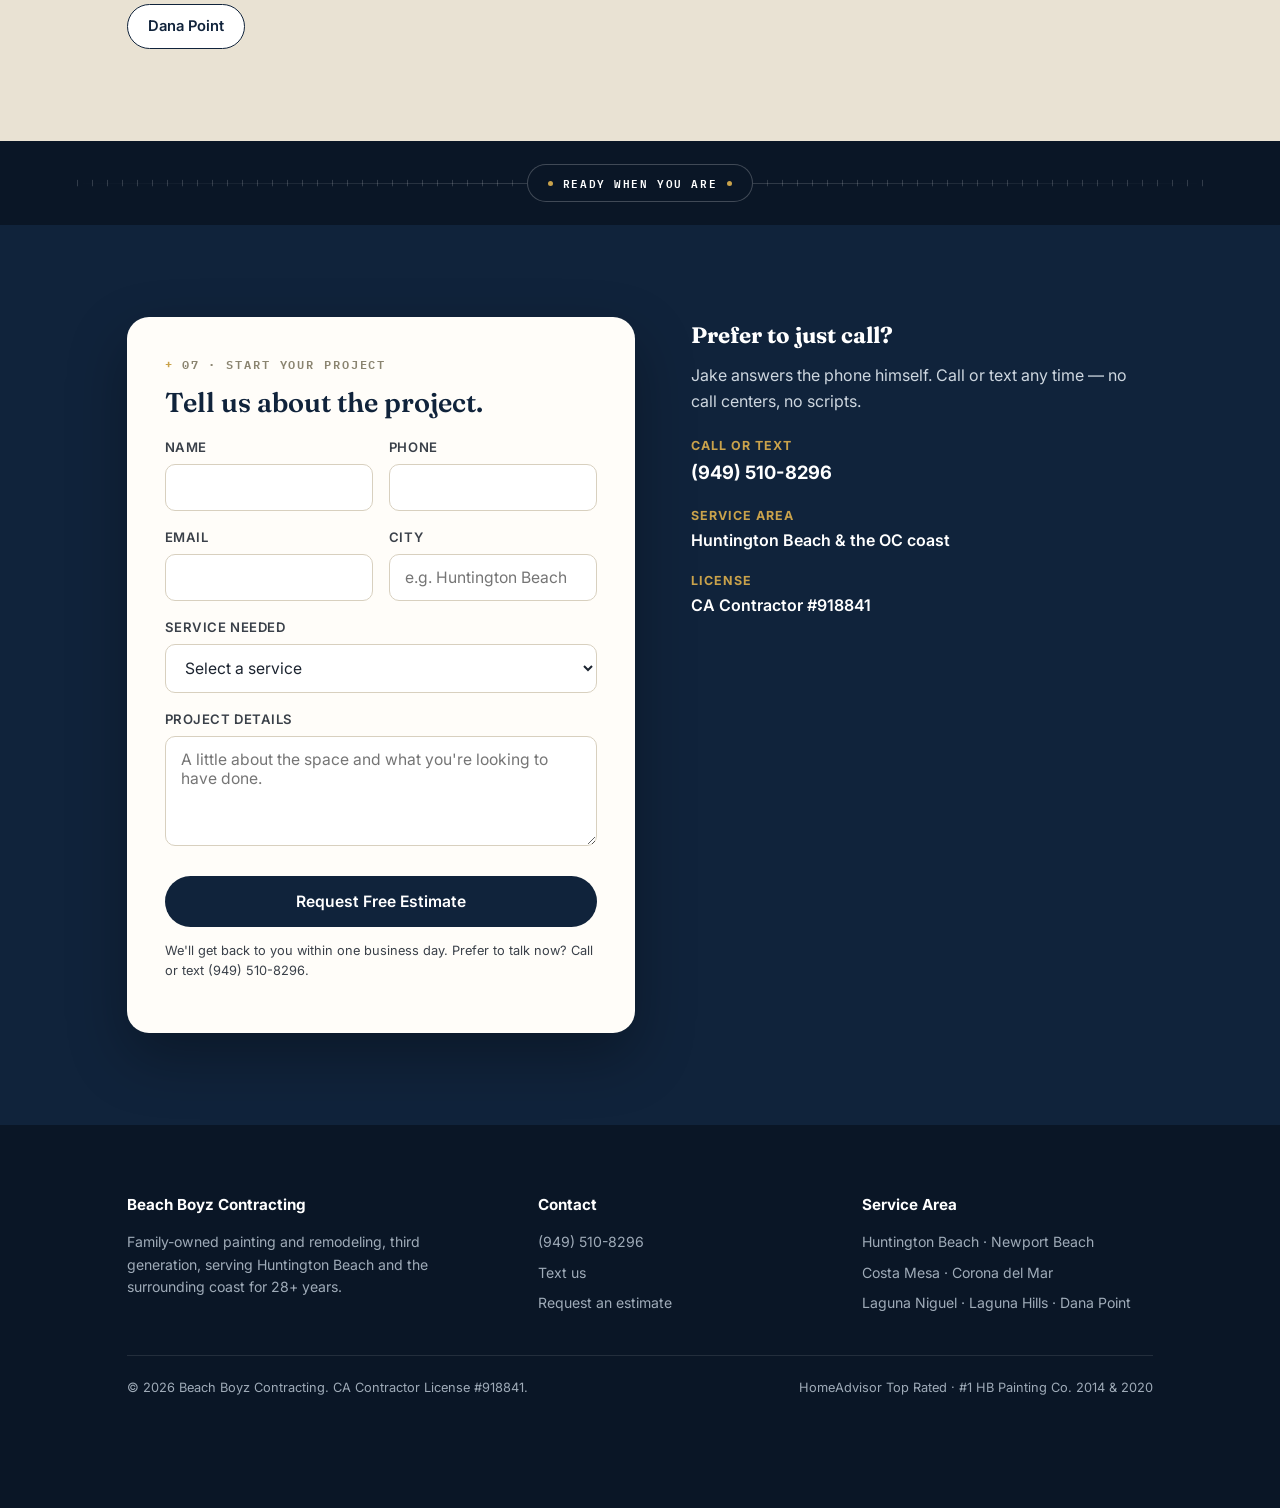
==== commit 45ba55c0: "Redesign zone dividers as blueprint dimension lines, not caution tape The diagonal navy/gold hazard-" ====
--- a/sites/beach-boyz-contracting/index.html
+++ b/sites/beach-boyz-contracting/index.html
@@ -76,17 +76,38 @@
     transform: scaleX(0); transform-origin: left; transition: transform 0.12s linear;
   }
 
-  /* --- Caution-strip zone dividers --- */
+  /* --- Zone dividers: blueprint dimension-line style --- */
   .caution-strip {
-    position: relative; height: 16px;
-    background: repeating-linear-gradient(135deg, var(--navy-deep) 0 16px, var(--gold) 16px 32px);
-  }
+    position: relative; height: 84px;
+    display: flex; align-items: center; justify-content: center;
+    background: var(--paper);
+  }
+  .caution-strip.on-sand { background: var(--sand); }
+  .caution-strip.on-navy { background: var(--navy-deep); }
+  .caution-strip::before {
+    content: ""; position: absolute; left: 6vw; right: 6vw; top: 50%; height: 1px;
+    background: linear-gradient(90deg, transparent, rgba(16,35,59,0.22), transparent);
+  }
+  .caution-strip.on-navy::before { background: linear-gradient(90deg, transparent, rgba(255,255,255,0.2), transparent); }
+  .caution-strip::after {
+    content: ""; position: absolute; left: 6vw; right: 6vw; top: 50%; height: 7px; transform: translateY(-50%);
+    background-image: repeating-linear-gradient(90deg, rgba(16,35,59,0.4) 0 1px, transparent 1px 15px);
+    mask-image: linear-gradient(90deg, black, black 38%, transparent 44%, transparent 56%, black 62%, black);
+    -webkit-mask-image: linear-gradient(90deg, black, black 38%, transparent 44%, transparent 56%, black 62%, black);
+    opacity: 0.55;
+  }
+  .caution-strip.on-navy::after { background-image: repeating-linear-gradient(90deg, rgba(255,255,255,0.3) 0 1px, transparent 1px 15px); }
   .caution-strip span {
-    position: absolute; top: 50%; left: 50%; transform: translate(-50%, -50%);
-    background: var(--paper); color: var(--navy); font-family: var(--mono); font-size: 0.66rem; font-weight: 700;
-    text-transform: uppercase; letter-spacing: 0.08em; padding: 5px 16px; border: 1.5px solid var(--navy);
-    border-radius: 3px; white-space: nowrap;
-  }
+    position: relative; z-index: 2; display: inline-flex; align-items: center; gap: 10px;
+    background: var(--paper); color: var(--navy); font-family: var(--mono); font-size: 0.7rem; font-weight: 600;
+    text-transform: uppercase; letter-spacing: 0.14em; padding: 9px 20px; border: 1px solid rgba(16,35,59,0.16);
+    border-radius: 100px; white-space: nowrap;
+  }
+  .caution-strip span::before, .caution-strip span::after {
+    content: ""; width: 5px; height: 5px; border-radius: 50%; background: var(--gold); flex-shrink: 0;
+  }
+  .caution-strip.on-sand span { background: var(--sand); }
+  .caution-strip.on-navy span { background: var(--navy-deep); color: #fff; border-color: rgba(255,255,255,0.22); }
   .wrap { max-width: 1180px; margin: 0 auto; padding: 0 6vw; }
   .eyebrow {
     font-family: var(--mono);
@@ -657,7 +678,7 @@
     </div>
   </section>
 
-  <div class="caution-strip"><span>Meet the Crew</span></div>
+  <div class="caution-strip on-sand"><span>Meet the Crew</span></div>
 
   <section id="about" class="bg-sand bp-grid-light">
     <div class="wrap">
@@ -750,7 +771,7 @@
     </div>
   </section>
 
-  <div class="caution-strip"><span>Ready When You Are</span></div>
+  <div class="caution-strip on-navy"><span>Ready When You Are</span></div>
 
   <section id="estimate" class="form-section bp-grid-dark">
     <div class="wrap">
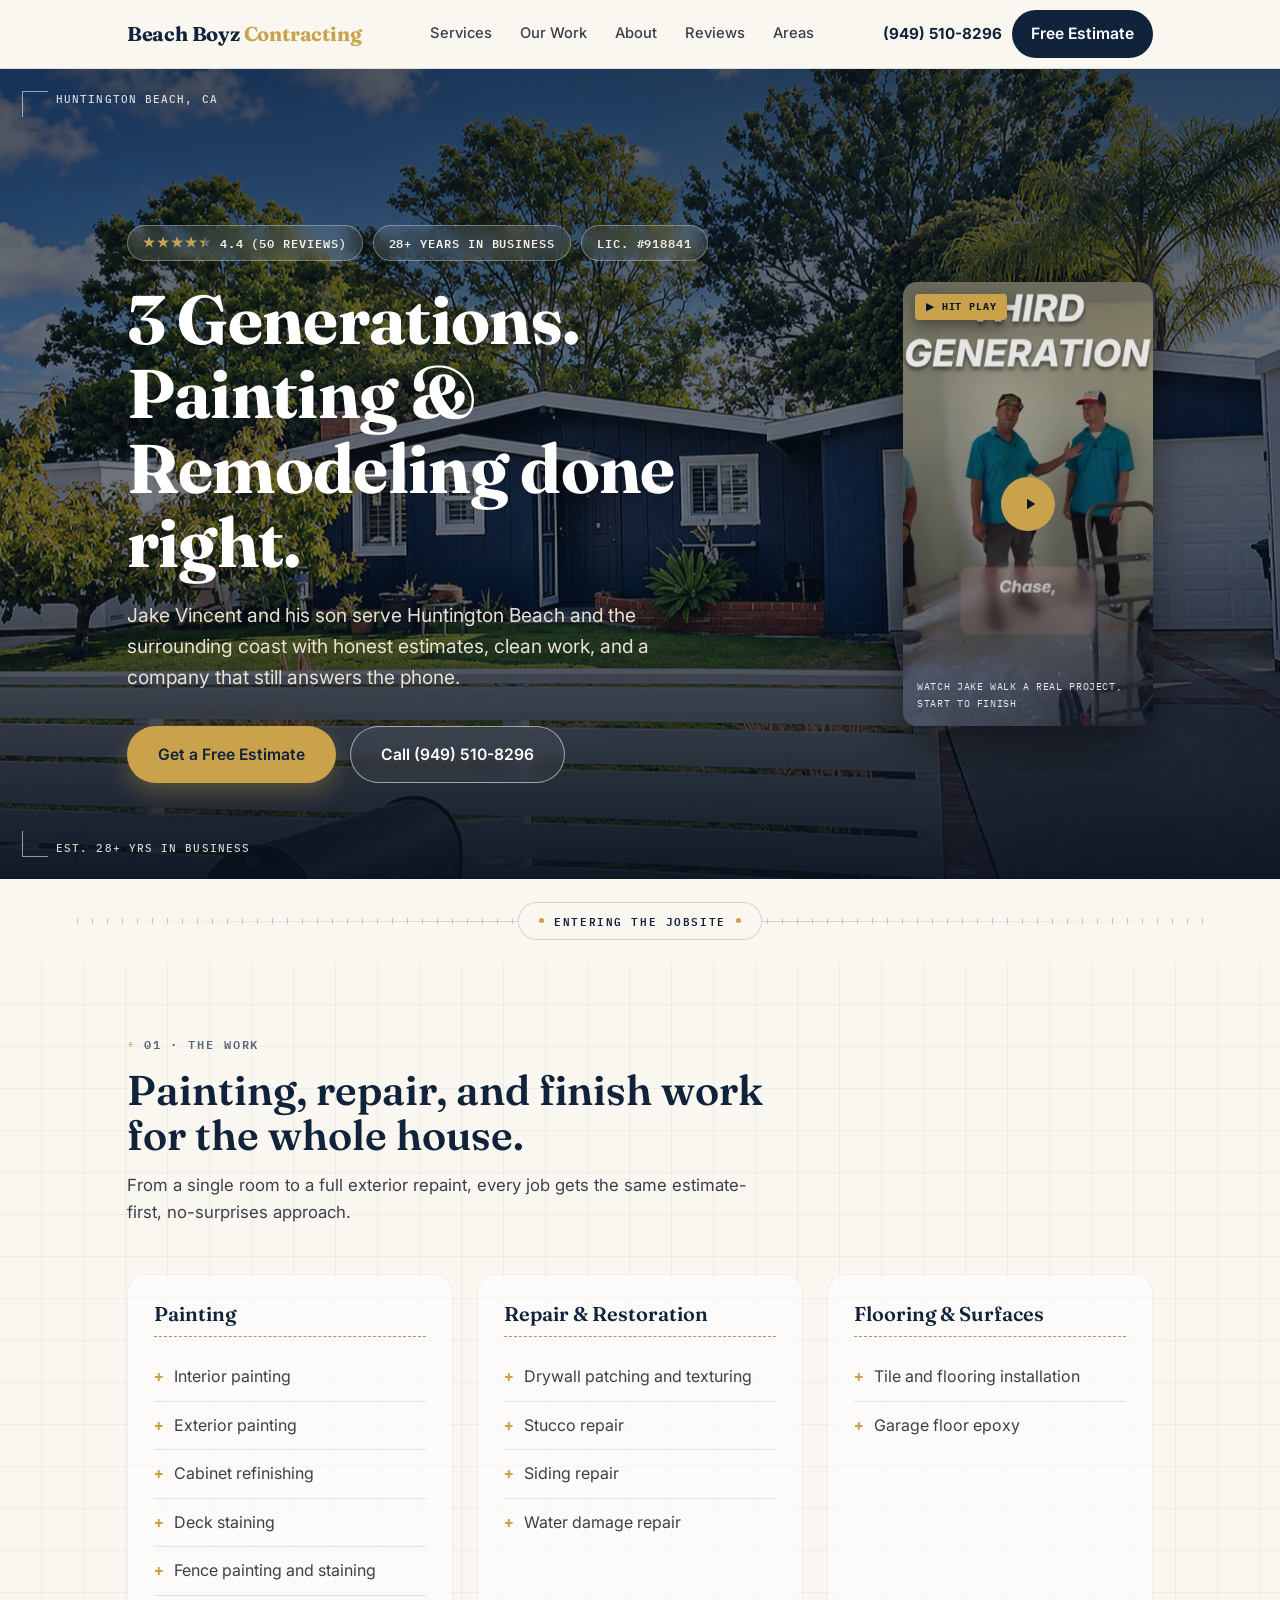
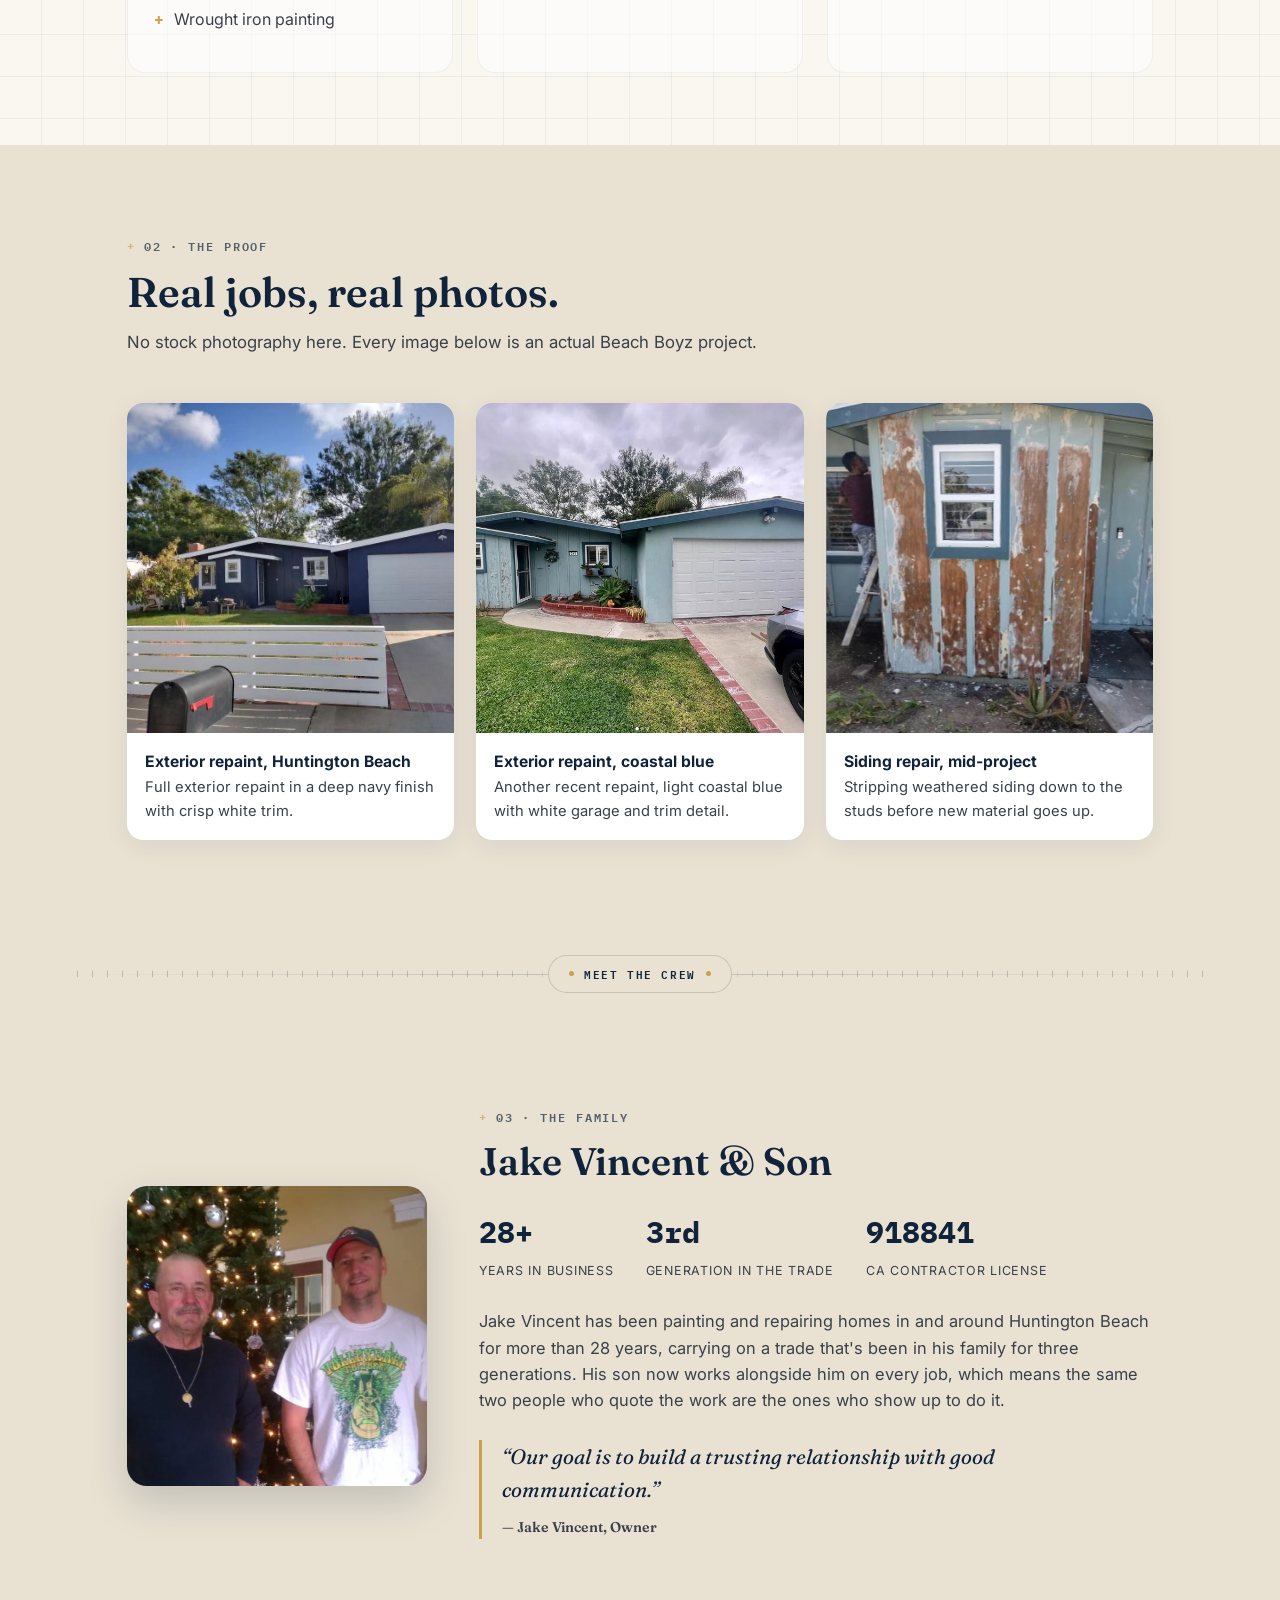
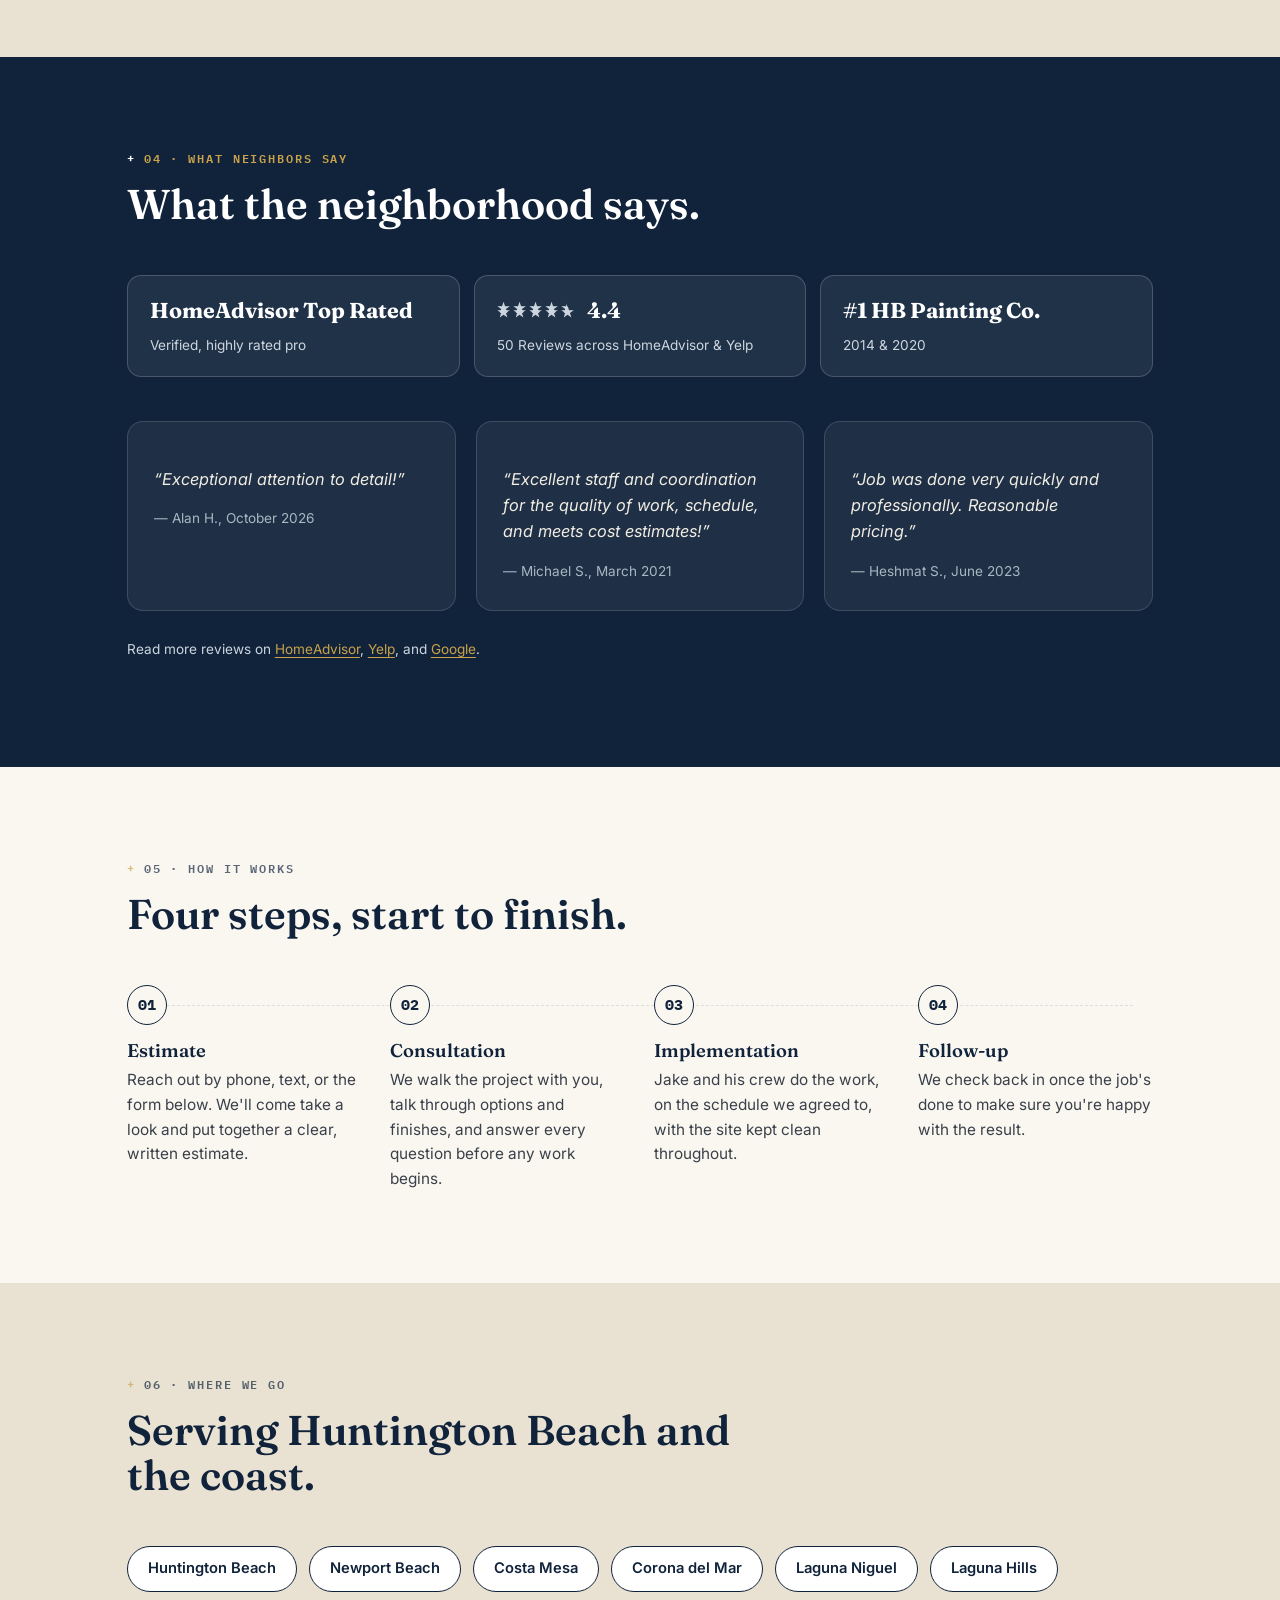
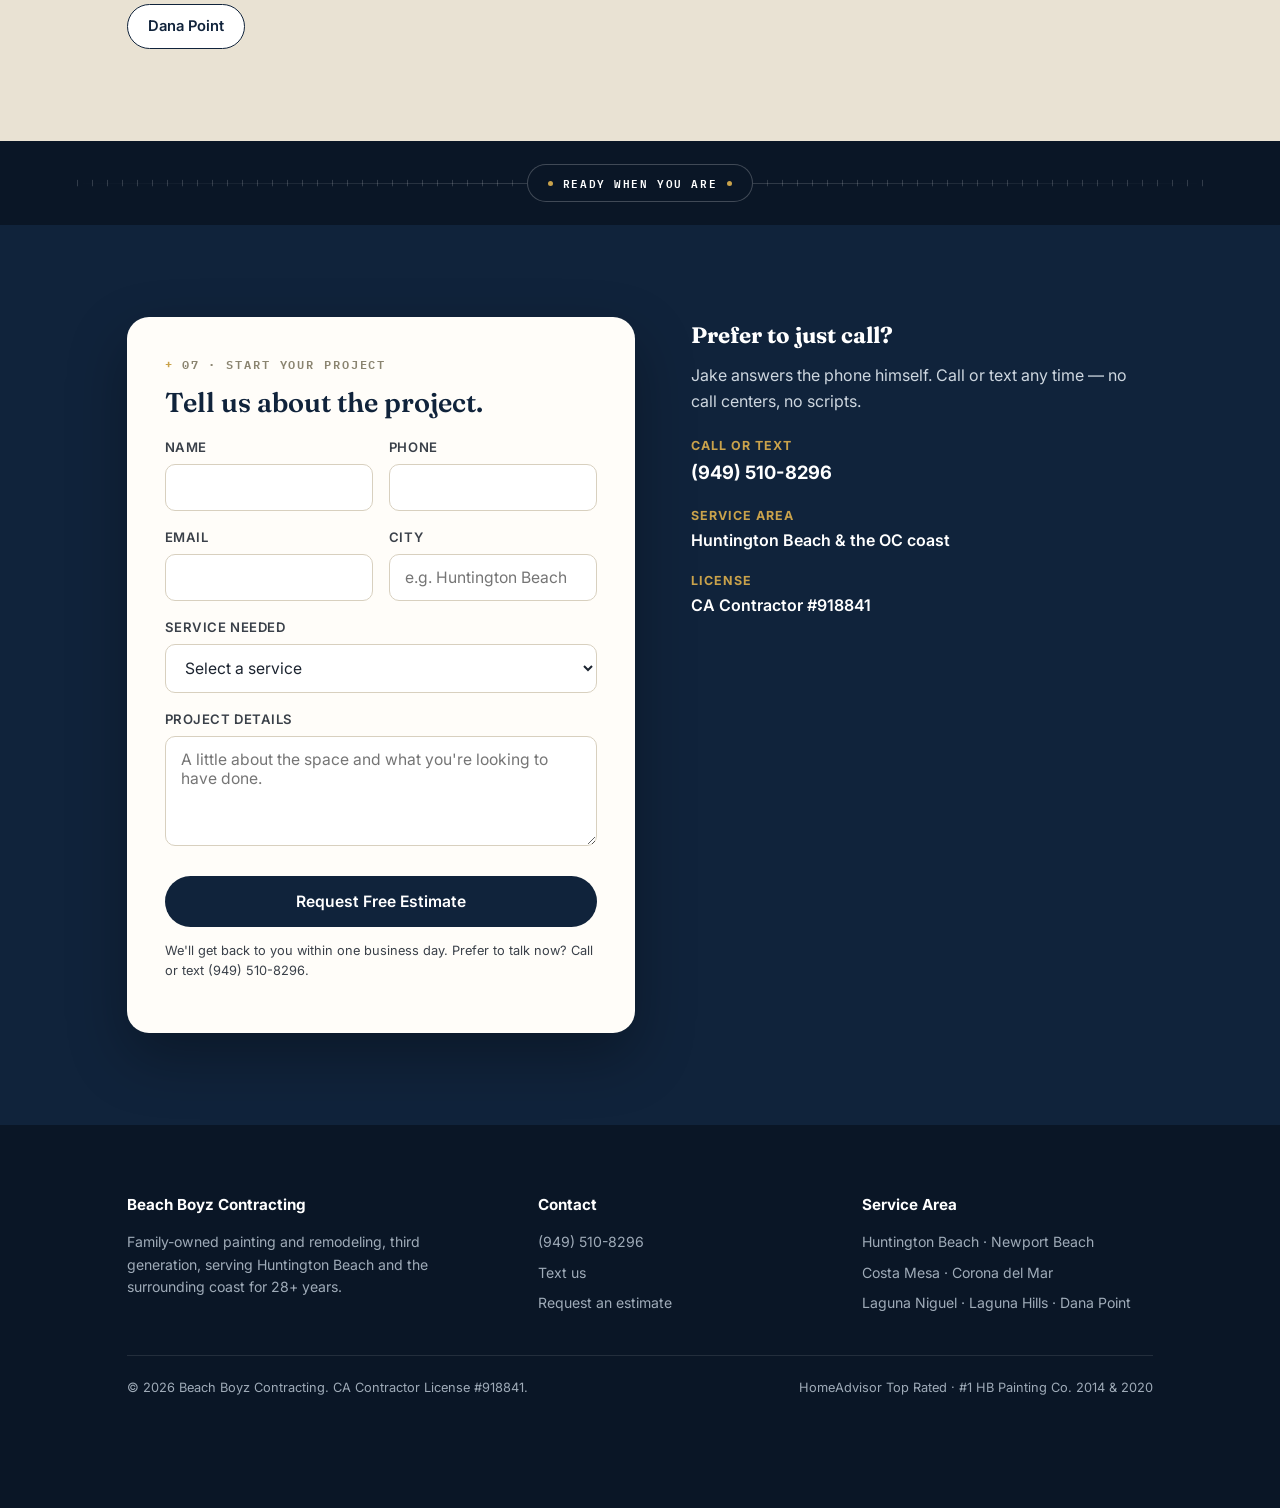
==== commit a3007004: "Fix hero image bleed under divider, add real star ratings The hero photo is scaled 108% for the para" ====
--- a/sites/beach-boyz-contracting/index.html
+++ b/sites/beach-boyz-contracting/index.html
@@ -218,6 +218,7 @@
     display: flex;
     align-items: center;
     background: var(--navy-deep);
+    overflow: hidden;
   }
   .hero img {
     position: absolute; inset: 0; width: 100%; height: 100%; object-fit: cover; object-position: center 38%;
@@ -240,6 +241,11 @@
     transition: background 0.3s var(--ease), transform 0.3s var(--ease);
   }
   .badge:hover { background: rgba(255,255,255,0.2); transform: translateY(-2px); }
+  .badge-stars { display: inline-flex; align-items: center; gap: 7px; }
+  .stars { position: relative; display: inline-block; line-height: 1; letter-spacing: 2px; font-size: 0.82rem; }
+  .stars-track { color: rgba(255,255,255,0.25); }
+  .stars-fill { position: absolute; inset: 0; overflow: hidden; white-space: nowrap; color: var(--gold); width: var(--fill, 100%); }
+  .stars.stars-lg { font-size: 1.15rem; letter-spacing: 3px; }
   .hero h1 {
     color: #fff;
     font-size: clamp(2.5rem, 5.6vw, 4.3rem);
@@ -556,7 +562,10 @@
     <div class="wrap">
       <div class="hero-text">
         <div class="hero-badges">
-          <span class="badge">HomeAdvisor Top Rated</span>
+          <span class="badge badge-stars">
+            <span class="stars" style="--fill:88%" role="img" aria-label="4.4 out of 5 stars"><span class="stars-track">&#9733;&#9733;&#9733;&#9733;&#9733;</span><span class="stars-fill">&#9733;&#9733;&#9733;&#9733;&#9733;</span></span>
+            4.4 (50 Reviews)
+          </span>
           <span class="badge">28+ Years in Business</span>
           <span class="badge">Lic. #918841</span>
         </div>
@@ -710,7 +719,13 @@
       </div>
       <div class="recognition-strip">
         <div class="rec-badge reveal"><strong>HomeAdvisor Top Rated</strong><span>Verified, highly rated pro</span></div>
-        <div class="rec-badge reveal"><strong>4.4 &#9733; from 50 Reviews</strong><span>Across HomeAdvisor &amp; Yelp</span></div>
+        <div class="rec-badge reveal">
+          <strong style="display:flex; align-items:center; gap:10px;">
+            <span class="stars stars-lg" style="--fill:88%" role="img" aria-label="4.4 out of 5 stars"><span class="stars-track">&#9733;&#9733;&#9733;&#9733;&#9733;</span><span class="stars-fill">&#9733;&#9733;&#9733;&#9733;&#9733;</span></span>
+            4.4
+          </strong>
+          <span>50 Reviews across HomeAdvisor &amp; Yelp</span>
+        </div>
         <div class="rec-badge reveal"><strong>#1 HB Painting Co.</strong><span>2014 &amp; 2020</span></div>
       </div>
       <div class="testi-grid">
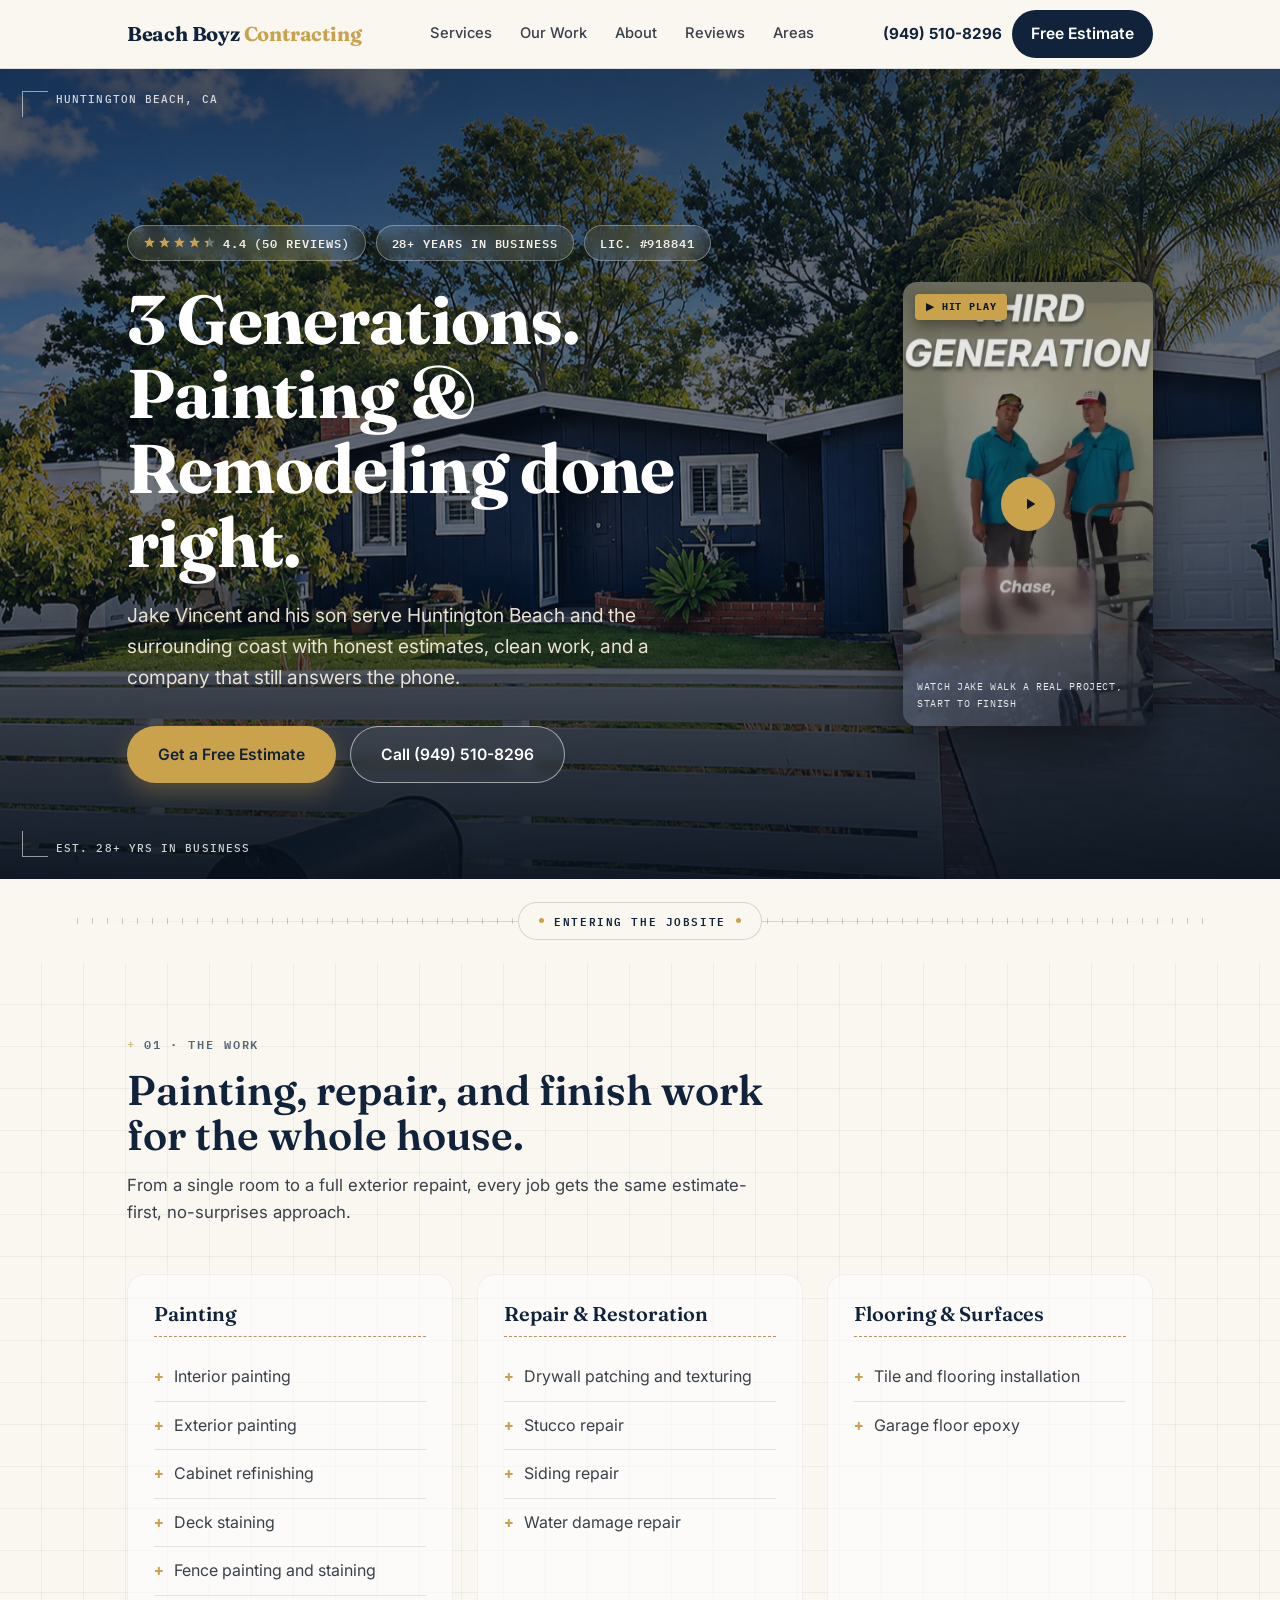
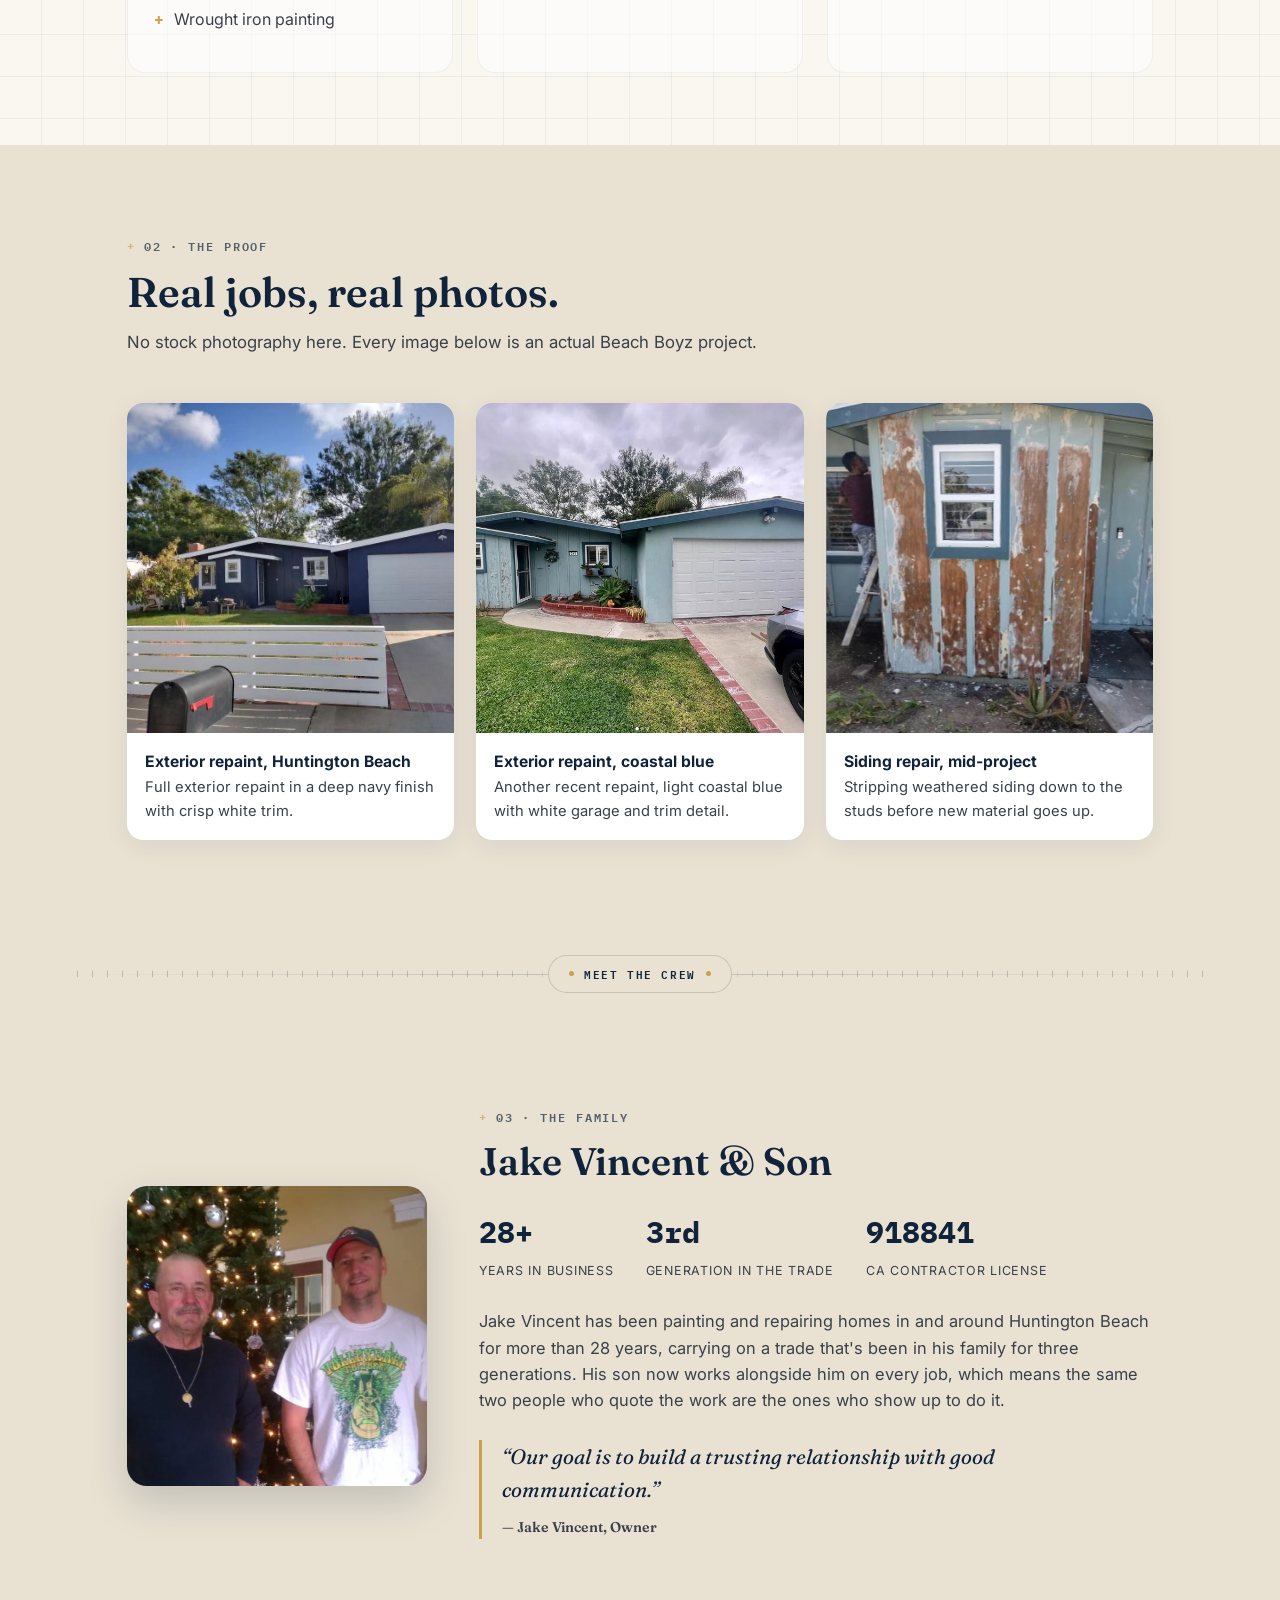
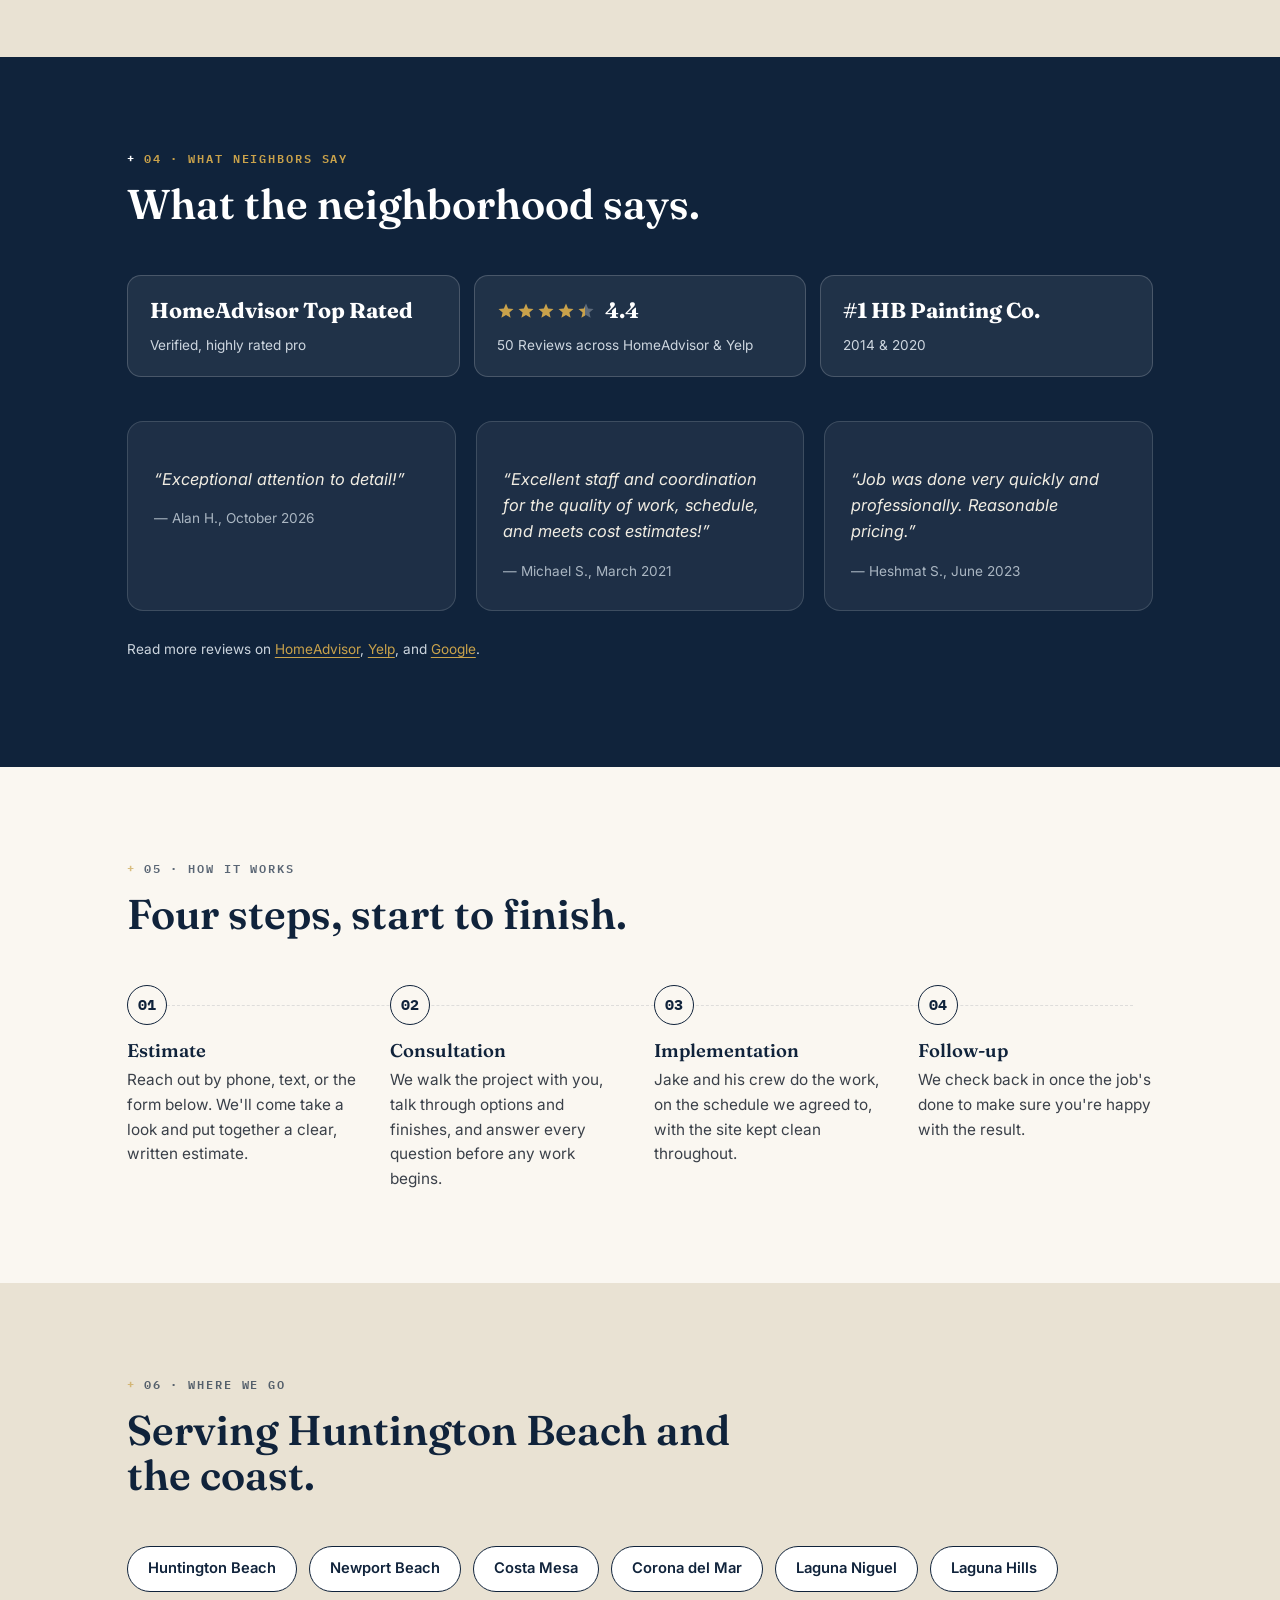
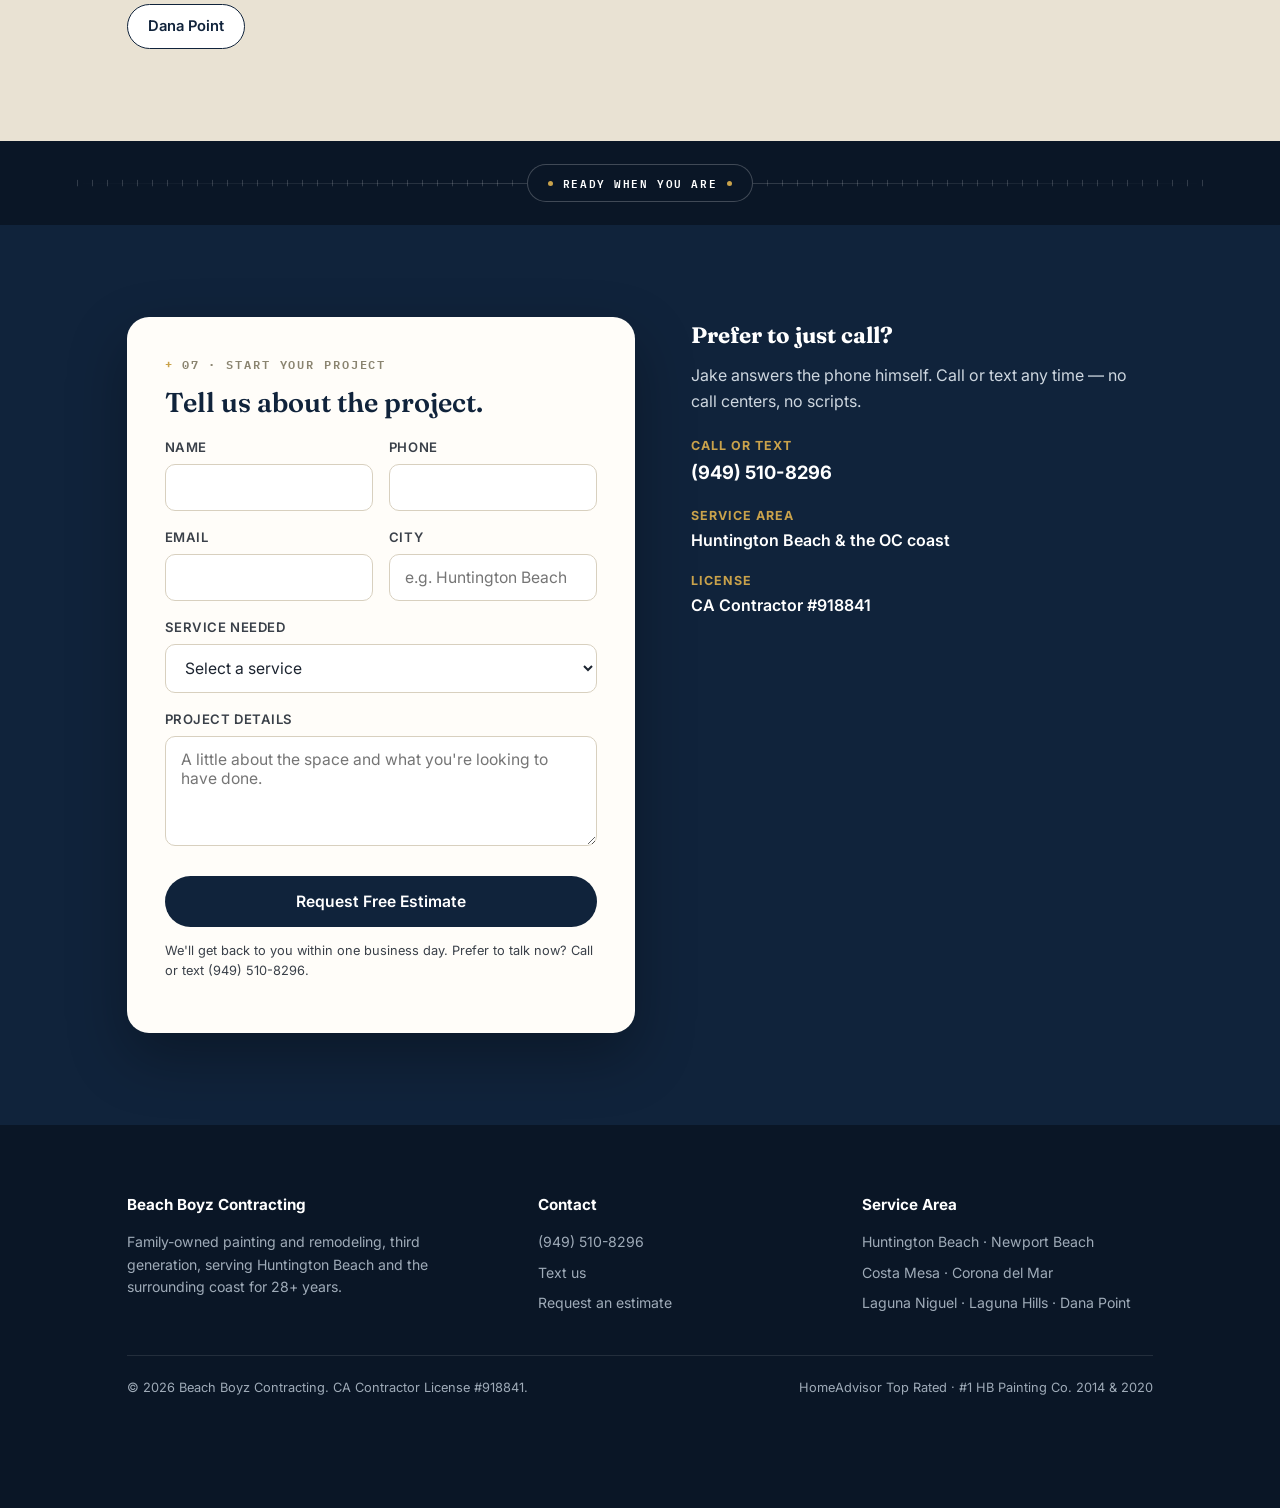
==== commit bd01dc41: "Replace glyph-clipped stars with crisp SVG stars, make them link out The unicode-star-with-CSS-clip " ====
--- a/sites/beach-boyz-contracting/index.html
+++ b/sites/beach-boyz-contracting/index.html
@@ -241,11 +241,11 @@
     transition: background 0.3s var(--ease), transform 0.3s var(--ease);
   }
   .badge:hover { background: rgba(255,255,255,0.2); transform: translateY(-2px); }
+  .badge { text-decoration: none; }
   .badge-stars { display: inline-flex; align-items: center; gap: 7px; }
-  .stars { position: relative; display: inline-block; line-height: 1; letter-spacing: 2px; font-size: 0.82rem; }
-  .stars-track { color: rgba(255,255,255,0.25); }
-  .stars-fill { position: absolute; inset: 0; overflow: hidden; white-space: nowrap; color: var(--gold); width: var(--fill, 100%); }
-  .stars.stars-lg { font-size: 1.15rem; letter-spacing: 3px; }
+  .stars { display: inline-flex; align-items: center; gap: 2px; }
+  .stars .star-icon { width: 13px; height: 13px; flex-shrink: 0; }
+  .stars.stars-lg .star-icon { width: 18px; height: 18px; }
   .hero h1 {
     color: #fff;
     font-size: clamp(2.5rem, 5.6vw, 4.3rem);
@@ -428,6 +428,7 @@
   /* --- Reviews / recognition --- */
   .recognition-strip { display: flex; gap: 14px; flex-wrap: wrap; margin-bottom: 44px; }
   .rec-badge {
+    display: block; text-decoration: none;
     background: rgba(255,255,255,0.07); border: 1px solid rgba(255,255,255,0.18);
     padding: 18px 22px; border-radius: 14px; flex: 1 1 220px; min-width: 200px;
     transition: transform 0.3s var(--ease), background 0.3s var(--ease);
@@ -532,6 +533,17 @@
 </style>
 </head>
 <body>
+<svg width="0" height="0" style="position:absolute" aria-hidden="true" focusable="false">
+  <defs>
+    <linearGradient id="starFill44" x1="0" x2="100%" y1="0" y2="0">
+      <stop offset="40%" stop-color="#c9a24b"></stop>
+      <stop offset="40%" stop-color="rgba(255,255,255,0.28)"></stop>
+    </linearGradient>
+    <symbol id="star-shape" viewBox="0 0 24 24">
+      <path d="M12 17.27L18.18 21l-1.64-7.03L22 9.24l-7.19-.61L12 2 9.19 8.63 2 9.24l5.46 4.73L5.82 21z"></path>
+    </symbol>
+  </defs>
+</svg>
 
 <div class="scroll-progress" id="scrollProgress" aria-hidden="true"></div>
 
@@ -562,10 +574,16 @@
     <div class="wrap">
       <div class="hero-text">
         <div class="hero-badges">
-          <span class="badge badge-stars">
-            <span class="stars" style="--fill:88%" role="img" aria-label="4.4 out of 5 stars"><span class="stars-track">&#9733;&#9733;&#9733;&#9733;&#9733;</span><span class="stars-fill">&#9733;&#9733;&#9733;&#9733;&#9733;</span></span>
+          <a href="#reviews" class="badge badge-stars" aria-label="4.4 out of 5 stars, see reviews">
+            <span class="stars" role="img" aria-label="4.4 out of 5 stars">
+              <svg class="star-icon" viewBox="0 0 24 24" fill="#c9a24b"><use href="#star-shape"></use></svg>
+              <svg class="star-icon" viewBox="0 0 24 24" fill="#c9a24b"><use href="#star-shape"></use></svg>
+              <svg class="star-icon" viewBox="0 0 24 24" fill="#c9a24b"><use href="#star-shape"></use></svg>
+              <svg class="star-icon" viewBox="0 0 24 24" fill="#c9a24b"><use href="#star-shape"></use></svg>
+              <svg class="star-icon" viewBox="0 0 24 24" fill="url(#starFill44)"><use href="#star-shape"></use></svg>
+            </span>
             4.4 (50 Reviews)
-          </span>
+          </a>
           <span class="badge">28+ Years in Business</span>
           <span class="badge">Lic. #918841</span>
         </div>
@@ -719,13 +737,19 @@
       </div>
       <div class="recognition-strip">
         <div class="rec-badge reveal"><strong>HomeAdvisor Top Rated</strong><span>Verified, highly rated pro</span></div>
-        <div class="rec-badge reveal">
+        <a href="https://www.homeadvisor.com/rated.BeachBoyzPainting.38755738.html" target="_blank" rel="noopener" class="rec-badge reveal" aria-label="4.4 out of 5 stars, read reviews on HomeAdvisor">
           <strong style="display:flex; align-items:center; gap:10px;">
-            <span class="stars stars-lg" style="--fill:88%" role="img" aria-label="4.4 out of 5 stars"><span class="stars-track">&#9733;&#9733;&#9733;&#9733;&#9733;</span><span class="stars-fill">&#9733;&#9733;&#9733;&#9733;&#9733;</span></span>
+            <span class="stars stars-lg" role="img" aria-label="4.4 out of 5 stars">
+              <svg class="star-icon" viewBox="0 0 24 24" fill="#c9a24b"><use href="#star-shape"></use></svg>
+              <svg class="star-icon" viewBox="0 0 24 24" fill="#c9a24b"><use href="#star-shape"></use></svg>
+              <svg class="star-icon" viewBox="0 0 24 24" fill="#c9a24b"><use href="#star-shape"></use></svg>
+              <svg class="star-icon" viewBox="0 0 24 24" fill="#c9a24b"><use href="#star-shape"></use></svg>
+              <svg class="star-icon" viewBox="0 0 24 24" fill="url(#starFill44)"><use href="#star-shape"></use></svg>
+            </span>
             4.4
           </strong>
           <span>50 Reviews across HomeAdvisor &amp; Yelp</span>
-        </div>
+        </a>
         <div class="rec-badge reveal"><strong>#1 HB Painting Co.</strong><span>2014 &amp; 2020</span></div>
       </div>
       <div class="testi-grid">
